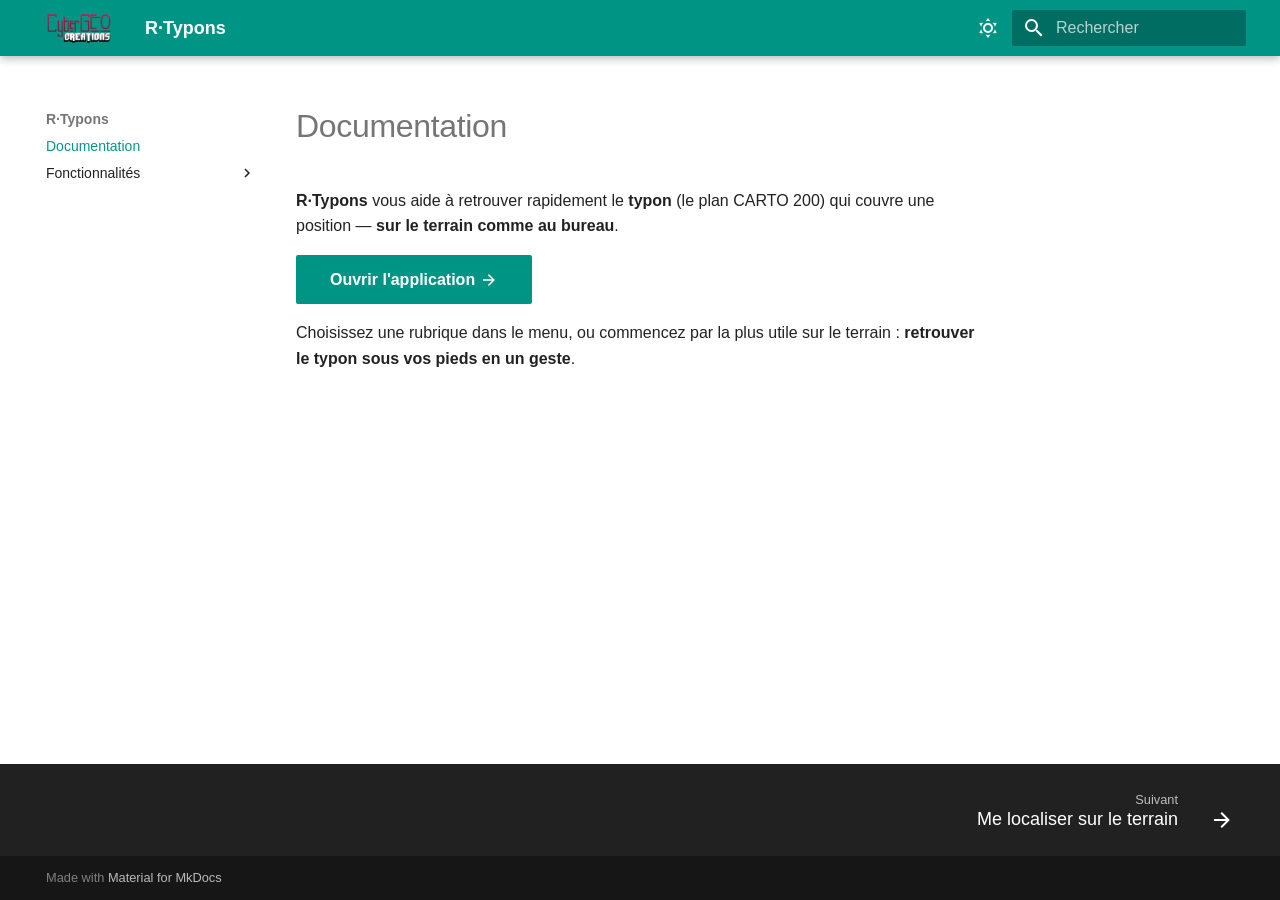
==== r-typons/index.html @ 46328034 "documentation rtypons" ====
<!doctype html>
<html lang="fr" class="no-js">
  <head>
    
      <meta charset="utf-8">
      <meta name="viewport" content="width=device-width,initial-scale=1">
      
        <meta name="description" content="Aide de R·Typons — décoder un plan CARTO 200 V3 et retrouver le typon couvrant une position, sur le terrain comme au bureau.">
      
      
        <meta name="author" content="Cybergéomètre">
      
      
        <link rel="canonical" href="https://cybergeometre.com/r-typons/">
      
      
      
        <link rel="next" href="features/geolocation/">
      
      
        
      
      
      <link rel="icon" href="assets/favicon.ico">
      <meta name="generator" content="mkdocs-1.6.1, mkdocs-material-9.7.6">
    
    
      
        <title>R·Typons</title>
      
    
    
      <link rel="stylesheet" href="assets/stylesheets/main.484c7ddc.min.css">
      
        
        <link rel="stylesheet" href="assets/stylesheets/palette.ab4e12ef.min.css">
      
      


    
    
      
    
    
      
    
    
      <link rel="stylesheet" href="stylesheets/extra.css">
    
    <script>__md_scope=new URL(".",location),__md_hash=e=>[...e].reduce(((e,_)=>(e<<5)-e+_.charCodeAt(0)),0),__md_get=(e,_=localStorage,t=__md_scope)=>JSON.parse(_.getItem(t.pathname+"."+e)),__md_set=(e,_,t=localStorage,a=__md_scope)=>{try{t.setItem(a.pathname+"."+e,JSON.stringify(_))}catch(e){}}</script>
    
      

    
    
  </head>
  
  
    
    
      
    
    
    
    
    <body dir="ltr" data-md-color-scheme="default" data-md-color-primary="teal" data-md-color-accent="teal">
  
    
    <input class="md-toggle" data-md-toggle="drawer" type="checkbox" id="__drawer" autocomplete="off">
    <input class="md-toggle" data-md-toggle="search" type="checkbox" id="__search" autocomplete="off">
    <label class="md-overlay" for="__drawer"></label>
    <div data-md-component="skip">
      
        
        <a href="#documentation" class="md-skip">
          Aller au contenu
        </a>
      
    </div>
    <div data-md-component="announce">
      
    </div>
    
    
      

  

<header class="md-header md-header--shadow" data-md-component="header">
  <nav class="md-header__inner md-grid" aria-label="En-tête">
    <a href="https://cybergeometre.com/" title="R·Typons" class="md-header__button md-logo" aria-label="R·Typons" data-md-component="logo">
      
  <img src="assets/logo.png" alt="logo">

    </a>
    <label class="md-header__button md-icon" for="__drawer">
      
      <svg xmlns="http://www.w3.org/2000/svg" viewBox="0 0 24 24"><path d="M3 6h18v2H3zm0 5h18v2H3zm0 5h18v2H3z"/></svg>
    </label>
    <div class="md-header__title" data-md-component="header-title">
      <div class="md-header__ellipsis">
        <div class="md-header__topic">
          <span class="md-ellipsis">
            R·Typons
          </span>
        </div>
        <div class="md-header__topic" data-md-component="header-topic">
          <span class="md-ellipsis">
            
              Documentation
            
          </span>
        </div>
      </div>
    </div>
    
      
        <form class="md-header__option" data-md-component="palette">
  
    
    
    
    <input class="md-option" data-md-color-media="(prefers-color-scheme: light)" data-md-color-scheme="default" data-md-color-primary="teal" data-md-color-accent="teal"  aria-label="Passer en mode sombre"  type="radio" name="__palette" id="__palette_0">
    
      <label class="md-header__button md-icon" title="Passer en mode sombre" for="__palette_1" hidden>
        <svg xmlns="http://www.w3.org/2000/svg" viewBox="0 0 24 24"><path d="M12 7a5 5 0 0 1 5 5 5 5 0 0 1-5 5 5 5 0 0 1-5-5 5 5 0 0 1 5-5m0 2a3 3 0 0 0-3 3 3 3 0 0 0 3 3 3 3 0 0 0 3-3 3 3 0 0 0-3-3m0-7 2.39 3.42C13.65 5.15 12.84 5 12 5s-1.65.15-2.39.42zM3.34 7l4.16-.35A7.2 7.2 0 0 0 5.94 8.5c-.44.74-.69 1.5-.83 2.29zm.02 10 1.76-3.77a7.131 7.131 0 0 0 2.38 4.14zM20.65 7l-1.77 3.79a7.02 7.02 0 0 0-2.38-4.15zm-.01 10-4.14.36c.59-.51 1.12-1.14 1.54-1.86.42-.73.69-1.5.83-2.29zM12 22l-2.41-3.44c.74.27 1.55.44 2.41.44.82 0 1.63-.17 2.37-.44z"/></svg>
      </label>
    
  
    
    
    
    <input class="md-option" data-md-color-media="(prefers-color-scheme: dark)" data-md-color-scheme="slate" data-md-color-primary="teal" data-md-color-accent="teal"  aria-label="Passer en mode clair"  type="radio" name="__palette" id="__palette_1">
    
      <label class="md-header__button md-icon" title="Passer en mode clair" for="__palette_0" hidden>
        <svg xmlns="http://www.w3.org/2000/svg" viewBox="0 0 24 24"><path d="m17.75 4.09-2.53 1.94.91 3.06-2.63-1.81-2.63 1.81.91-3.06-2.53-1.94L12.44 4l1.06-3 1.06 3zm3.5 6.91-1.64 1.25.59 1.98-1.7-1.17-1.7 1.17.59-1.98L15.75 11l2.06-.05L18.5 9l.69 1.95zm-2.28 4.95c.83-.08 1.72 1.1 1.19 1.85-.32.45-.66.87-1.08 1.27C15.17 23 8.84 23 4.94 19.07c-3.91-3.9-3.91-10.24 0-14.14.4-.4.82-.76 1.27-1.08.75-.53 1.93.36 1.85 1.19-.27 2.86.69 5.83 2.89 8.02a9.96 9.96 0 0 0 8.02 2.89m-1.64 2.02a12.08 12.08 0 0 1-7.8-3.47c-2.17-2.19-3.33-5-3.49-7.82-2.81 3.14-2.7 7.96.31 10.98 3.02 3.01 7.84 3.12 10.98.31"/></svg>
      </label>
    
  
</form>
      
    
    
      <script>var palette=__md_get("__palette");if(palette&&palette.color){if("(prefers-color-scheme)"===palette.color.media){var media=matchMedia("(prefers-color-scheme: light)"),input=document.querySelector(media.matches?"[data-md-color-media='(prefers-color-scheme: light)']":"[data-md-color-media='(prefers-color-scheme: dark)']");palette.color.media=input.getAttribute("data-md-color-media"),palette.color.scheme=input.getAttribute("data-md-color-scheme"),palette.color.primary=input.getAttribute("data-md-color-primary"),palette.color.accent=input.getAttribute("data-md-color-accent")}for(var[key,value]of Object.entries(palette.color))document.body.setAttribute("data-md-color-"+key,value)}</script>
    
    
    
      
      
        <label class="md-header__button md-icon" for="__search">
          
          <svg xmlns="http://www.w3.org/2000/svg" viewBox="0 0 24 24"><path d="M9.5 3A6.5 6.5 0 0 1 16 9.5c0 1.61-.59 3.09-1.56 4.23l.27.27h.79l5 5-1.5 1.5-5-5v-.79l-.27-.27A6.52 6.52 0 0 1 9.5 16 6.5 6.5 0 0 1 3 9.5 6.5 6.5 0 0 1 9.5 3m0 2C7 5 5 7 5 9.5S7 14 9.5 14 14 12 14 9.5 12 5 9.5 5"/></svg>
        </label>
        <div class="md-search" data-md-component="search" role="dialog">
  <label class="md-search__overlay" for="__search"></label>
  <div class="md-search__inner" role="search">
    <form class="md-search__form" name="search">
      <input type="text" class="md-search__input" name="query" aria-label="Rechercher" placeholder="Rechercher" autocapitalize="off" autocorrect="off" autocomplete="off" spellcheck="false" data-md-component="search-query" required>
      <label class="md-search__icon md-icon" for="__search">
        
        <svg xmlns="http://www.w3.org/2000/svg" viewBox="0 0 24 24"><path d="M9.5 3A6.5 6.5 0 0 1 16 9.5c0 1.61-.59 3.09-1.56 4.23l.27.27h.79l5 5-1.5 1.5-5-5v-.79l-.27-.27A6.52 6.52 0 0 1 9.5 16 6.5 6.5 0 0 1 3 9.5 6.5 6.5 0 0 1 9.5 3m0 2C7 5 5 7 5 9.5S7 14 9.5 14 14 12 14 9.5 12 5 9.5 5"/></svg>
        
        <svg xmlns="http://www.w3.org/2000/svg" viewBox="0 0 24 24"><path d="M20 11v2H8l5.5 5.5-1.42 1.42L4.16 12l7.92-7.92L13.5 5.5 8 11z"/></svg>
      </label>
      <nav class="md-search__options" aria-label="Recherche">
        
        <button type="reset" class="md-search__icon md-icon" title="Effacer" aria-label="Effacer" tabindex="-1">
          
          <svg xmlns="http://www.w3.org/2000/svg" viewBox="0 0 24 24"><path d="M19 6.41 17.59 5 12 10.59 6.41 5 5 6.41 10.59 12 5 17.59 6.41 19 12 13.41 17.59 19 19 17.59 13.41 12z"/></svg>
        </button>
      </nav>
      
        <div class="md-search__suggest" data-md-component="search-suggest"></div>
      
    </form>
    <div class="md-search__output">
      <div class="md-search__scrollwrap" tabindex="0" data-md-scrollfix>
        <div class="md-search-result" data-md-component="search-result">
          <div class="md-search-result__meta">
            Initialisation de la recherche
          </div>
          <ol class="md-search-result__list" role="presentation"></ol>
        </div>
      </div>
    </div>
  </div>
</div>
      
    
    
  </nav>
  
</header>
    
    <div class="md-container" data-md-component="container">
      
      
        
          
        
      
      <main class="md-main" data-md-component="main">
        <div class="md-main__inner md-grid">
          
            
              
              <div class="md-sidebar md-sidebar--primary" data-md-component="sidebar" data-md-type="navigation" >
                <div class="md-sidebar__scrollwrap">
                  <div class="md-sidebar__inner">
                    



<nav class="md-nav md-nav--primary" aria-label="Navigation" data-md-level="0">
  <label class="md-nav__title" for="__drawer">
    <a href="https://cybergeometre.com/" title="R·Typons" class="md-nav__button md-logo" aria-label="R·Typons" data-md-component="logo">
      
  <img src="assets/logo.png" alt="logo">

    </a>
    R·Typons
  </label>
  
  <ul class="md-nav__list" data-md-scrollfix>
    
      
      
  
  
    
  
  
  
    <li class="md-nav__item md-nav__item--active">
      
      <input class="md-nav__toggle md-toggle" type="checkbox" id="__toc">
      
      
        
      
      
      <a href="." class="md-nav__link md-nav__link--active">
        
  
  
  <span class="md-ellipsis">
    
  
    Documentation
  

    
  </span>
  
  

      </a>
      
    </li>
  

    
      
      
  
  
  
  
    
    
    
    
    
    <li class="md-nav__item md-nav__item--nested">
      
        
        
        <input class="md-nav__toggle md-toggle " type="checkbox" id="__nav_2" >
        
          
          <label class="md-nav__link" for="__nav_2" id="__nav_2_label" tabindex="0">
            
  
  
  <span class="md-ellipsis">
    
  
    Fonctionnalités
  

    
  </span>
  
  

            <span class="md-nav__icon md-icon"></span>
          </label>
        
        <nav class="md-nav" data-md-level="1" aria-labelledby="__nav_2_label" aria-expanded="false">
          <label class="md-nav__title" for="__nav_2">
            <span class="md-nav__icon md-icon"></span>
            
  
    Fonctionnalités
  

          </label>
          <ul class="md-nav__list" data-md-scrollfix>
            
              
                
  
  
  
  
    <li class="md-nav__item">
      <a href="features/geolocation/" class="md-nav__link">
        
  
  
  <span class="md-ellipsis">
    
  
    Me localiser sur le terrain
  

    
  </span>
  
  

      </a>
    </li>
  

              
            
              
                
  
  
  
  
    <li class="md-nav__item">
      <a href="features/typon/" class="md-nav__link">
        
  
  
  <span class="md-ellipsis">
    
  
    Décoder un numéro de plan
  

    
  </span>
  
  

      </a>
    </li>
  

              
            
              
                
  
  
  
  
    <li class="md-nav__item">
      <a href="features/address/" class="md-nav__link">
        
  
  
  <span class="md-ellipsis">
    
  
    Rechercher une adresse
  

    
  </span>
  
  

      </a>
    </li>
  

              
            
              
                
  
  
  
  
    <li class="md-nav__item">
      <a href="features/console/" class="md-nav__link">
        
  
  
  <span class="md-ellipsis">
    
  
    La console
  

    
  </span>
  
  

      </a>
    </li>
  

              
            
              
                
  
  
  
  
    <li class="md-nav__item">
      <a href="features/map/" class="md-nav__link">
        
  
  
  <span class="md-ellipsis">
    
  
    La carte et les fonds
  

    
  </span>
  
  

      </a>
    </li>
  

              
            
              
                
  
  
  
  
    <li class="md-nav__item">
      <a href="features/settings/" class="md-nav__link">
        
  
  
  <span class="md-ellipsis">
    
  
    Les réglages
  

    
  </span>
  
  

      </a>
    </li>
  

              
            
              
                
  
  
  
  
    <li class="md-nav__item">
      <a href="features/theme/" class="md-nav__link">
        
  
  
  <span class="md-ellipsis">
    
  
    Jour, nuit, plein soleil
  

    
  </span>
  
  

      </a>
    </li>
  

              
            
              
                
  
  
  
  
    <li class="md-nav__item">
      <a href="features/navigation/" class="md-nav__link">
        
  
  
  <span class="md-ellipsis">
    
  
    Lancer un itinéraire
  

    
  </span>
  
  

      </a>
    </li>
  

              
            
              
                
  
  
  
  
    <li class="md-nav__item">
      <a href="features/company-typons/" class="md-nav__link">
        
  
  
  <span class="md-ellipsis">
    
  
    La liste de typons de l'entreprise
  

    
  </span>
  
  

      </a>
    </li>
  

              
            
              
                
  
  
  
  
    <li class="md-nav__item">
      <a href="features/account/" class="md-nav__link">
        
  
  
  <span class="md-ellipsis">
    
  
    Compte entreprise
  

    
  </span>
  
  

      </a>
    </li>
  

              
            
              
                
  
  
  
  
    <li class="md-nav__item">
      <a href="features/admin/" class="md-nav__link">
        
  
  
  <span class="md-ellipsis">
    
  
    Administration
  

    
  </span>
  
  

      </a>
    </li>
  

              
            
              
                
  
  
  
  
    <li class="md-nav__item">
      <a href="features/consent/" class="md-nav__link">
        
  
  
  <span class="md-ellipsis">
    
  
    Cookies et mesure d'audience
  

    
  </span>
  
  

      </a>
    </li>
  

              
            
          </ul>
        </nav>
      
    </li>
  

    
  </ul>
</nav>
                  </div>
                </div>
              </div>
            
            
              
              <div class="md-sidebar md-sidebar--secondary" data-md-component="sidebar" data-md-type="toc" >
                <div class="md-sidebar__scrollwrap">
                  <div class="md-sidebar__inner">
                    

<nav class="md-nav md-nav--secondary" aria-label="Table des matières">
  
  
  
    
  
  
</nav>
                  </div>
                </div>
              </div>
            
          
          
            <div class="md-content" data-md-component="content">
              
              <article class="md-content__inner md-typeset">
                
                  



<h1 id="documentation">Documentation<a class="headerlink" href="#documentation" title="Permanent link">&para;</a></h1>
<p><strong>R·Typons</strong> vous aide à retrouver rapidement le <strong>typon</strong> (le plan CARTO 200)
qui couvre une position — <strong>sur le terrain comme au bureau</strong>.</p>
<p><a class="md-button md-button--primary" href="https://r-typons.cybergeometre.com/">Ouvrir l'application <span class="twemoji"><svg xmlns="http://www.w3.org/2000/svg" viewBox="0 0 24 24"><path d="M4 11v2h12l-5.5 5.5 1.42 1.42L19.84 12l-7.92-7.92L10.5 5.5 16 11z"/></svg></span></a></p>
<p>Choisissez une rubrique dans le menu, ou commencez par la plus utile sur le
terrain : <strong>retrouver le typon sous vos pieds en un geste</strong>.</p>












                
              </article>
            </div>
          
          
<script>var target=document.getElementById(location.hash.slice(1));target&&target.name&&(target.checked=target.name.startsWith("__tabbed_"))</script>
        </div>
        
          <button type="button" class="md-top md-icon" data-md-component="top" hidden>
  
  <svg xmlns="http://www.w3.org/2000/svg" viewBox="0 0 24 24"><path d="M13 20h-2V8l-5.5 5.5-1.42-1.42L12 4.16l7.92 7.92-1.42 1.42L13 8z"/></svg>
  Retour en haut de la page
</button>
        
      </main>
      
        <footer class="md-footer">
  
    
      
      <nav class="md-footer__inner md-grid" aria-label="Pied de page" >
        
        
          
          <a href="features/geolocation/" class="md-footer__link md-footer__link--next" aria-label="Suivant: Me localiser sur le terrain">
            <div class="md-footer__title">
              <span class="md-footer__direction">
                Suivant
              </span>
              <div class="md-ellipsis">
                Me localiser sur le terrain
              </div>
            </div>
            <div class="md-footer__button md-icon">
              
              <svg xmlns="http://www.w3.org/2000/svg" viewBox="0 0 24 24"><path d="M4 11v2h12l-5.5 5.5 1.42 1.42L19.84 12l-7.92-7.92L10.5 5.5 16 11z"/></svg>
            </div>
          </a>
        
      </nav>
    
  
  <div class="md-footer-meta md-typeset">
    <div class="md-footer-meta__inner md-grid">
      <div class="md-copyright">
  
  
    Made with
    <a href="https://squidfunk.github.io/mkdocs-material/" target="_blank" rel="noopener">
      Material for MkDocs
    </a>
  
</div>
      
    </div>
  </div>
</footer>
      
    </div>
    <div class="md-dialog" data-md-component="dialog">
      <div class="md-dialog__inner md-typeset"></div>
    </div>
    
    
    
      
      
      <script id="__config" type="application/json">{"annotate": null, "base": ".", "features": ["navigation.instant", "navigation.top", "navigation.footer", "search.suggest", "search.highlight", "toc.follow"], "search": "assets/javascripts/workers/search.2c215733.min.js", "tags": null, "translations": {"clipboard.copied": "Copi\u00e9 dans le presse-papier", "clipboard.copy": "Copier dans le presse-papier", "search.result.more.one": "1 de plus sur cette page", "search.result.more.other": "# de plus sur cette page", "search.result.none": "Aucun document trouv\u00e9", "search.result.one": "1 document trouv\u00e9", "search.result.other": "# documents trouv\u00e9s", "search.result.placeholder": "Taper pour d\u00e9marrer la recherche", "search.result.term.missing": "Non trouv\u00e9", "select.version": "S\u00e9lectionner la version"}, "version": null}</script>
    
    
      <script src="assets/javascripts/bundle.79ae519e.min.js"></script>
      
    
  </body>
</html>
---- r-typons/assets/stylesheets/main.484c7ddc.min.css ----
@charset "UTF-8";html{-webkit-text-size-adjust:none;-moz-text-size-adjust:none;text-size-adjust:none;box-sizing:border-box}*,:after,:before{box-sizing:inherit}@media (prefers-reduced-motion){*,:after,:before{transition:none!important}}body{margin:0}a,button,input,label{-webkit-tap-highlight-color:transparent}a{color:inherit;text-decoration:none}hr{border:0;box-sizing:initial;display:block;height:.05rem;overflow:visible;padding:0}small{font-size:80%}sub,sup{line-height:1em}img{border-style:none}table{border-collapse:initial;border-spacing:0}td,th{font-weight:400;vertical-align:top}button{background:#0000;border:0;font-family:inherit;font-size:inherit;margin:0;padding:0}input{border:0;outline:none}:root{--md-primary-fg-color:#4051b5;--md-primary-fg-color--light:#5d6cc0;--md-primary-fg-color--dark:#303fa1;--md-primary-bg-color:#fff;--md-primary-bg-color--light:#ffffffb3;--md-accent-fg-color:#526cfe;--md-accent-fg-color--transparent:#526cfe1a;--md-accent-bg-color:#fff;--md-accent-bg-color--light:#ffffffb3}[data-md-color-scheme=default]{color-scheme:light}[data-md-color-scheme=default] img[src$="#gh-dark-mode-only"],[data-md-color-scheme=default] img[src$="#only-dark"]{display:none}:root,[data-md-color-scheme=default]{--md-hue:225deg;--md-default-fg-color:#000000de;--md-default-fg-color--light:#0000008a;--md-default-fg-color--lighter:#00000052;--md-default-fg-color--lightest:#00000012;--md-default-bg-color:#fff;--md-default-bg-color--light:#ffffffb3;--md-default-bg-color--lighter:#ffffff4d;--md-default-bg-color--lightest:#ffffff1f;--md-code-fg-color:#36464e;--md-code-bg-color:#f5f5f5;--md-code-bg-color--light:#f5f5f5b3;--md-code-bg-color--lighter:#f5f5f54d;--md-code-hl-color:#4287ff;--md-code-hl-color--light:#4287ff1a;--md-code-hl-number-color:#d52a2a;--md-code-hl-special-color:#db1457;--md-code-hl-function-color:#a846b9;--md-code-hl-constant-color:#6e59d9;--md-code-hl-keyword-color:#3f6ec6;--md-code-hl-string-color:#1c7d4d;--md-code-hl-name-color:var(--md-code-fg-color);--md-code-hl-operator-color:var(--md-default-fg-color--light);--md-code-hl-punctuation-color:var(--md-default-fg-color--light);--md-code-hl-comment-color:var(--md-default-fg-color--light);--md-code-hl-generic-color:var(--md-default-fg-color--light);--md-code-hl-variable-color:var(--md-default-fg-color--light);--md-typeset-color:var(--md-default-fg-color);--md-typeset-a-color:var(--md-primary-fg-color);--md-typeset-del-color:#f5503d26;--md-typeset-ins-color:#0bd57026;--md-typeset-kbd-color:#fafafa;--md-typeset-kbd-accent-color:#fff;--md-typeset-kbd-border-color:#b8b8b8;--md-typeset-mark-color:#ffff0080;--md-typeset-table-color:#0000001f;--md-typeset-table-color--light:rgba(0,0,0,.035);--md-admonition-fg-color:var(--md-default-fg-color);--md-admonition-bg-color:var(--md-default-bg-color);--md-warning-fg-color:#000000de;--md-warning-bg-color:#ff9;--md-footer-fg-color:#fff;--md-footer-fg-color--light:#ffffffb3;--md-footer-fg-color--lighter:#ffffff73;--md-footer-bg-color:#000000de;--md-footer-bg-color--dark:#00000052;--md-shadow-z1:0 0.2rem 0.5rem #0000000d,0 0 0.05rem #0000001a;--md-shadow-z2:0 0.2rem 0.5rem #0000001a,0 0 0.05rem #00000040;--md-shadow-z3:0 0.2rem 0.5rem #0003,0 0 0.05rem #00000059}.md-icon svg{fill:currentcolor;display:block;height:1.2rem;width:1.2rem}body{-webkit-font-smoothing:antialiased;-moz-osx-font-smoothing:grayscale;--md-text-font-family:var(--md-text-font,_),-apple-system,BlinkMacSystemFont,Helvetica,Arial,sans-serif;--md-code-font-family:var(--md-code-font,_),SFMono-Regular,Consolas,Menlo,monospace}aside,body,input{font-feature-settings:"kern","liga";color:var(--md-typeset-color);font-family:var(--md-text-font-family)}code,kbd,pre{font-feature-settings:"kern";font-family:var(--md-code-font-family)}:root{--md-typeset-table-sort-icon:url('data:image/svg+xml;charset=utf-8,<svg xmlns="http://www.w3.org/2000/svg" viewBox="0 0 24 24"><path d="m18 21-4-4h3V7h-3l4-4 4 4h-3v10h3M2 19v-2h10v2M2 13v-2h7v2M2 7V5h4v2z"/></svg>');--md-typeset-table-sort-icon--asc:url('data:image/svg+xml;charset=utf-8,<svg xmlns="http://www.w3.org/2000/svg" viewBox="0 0 24 24"><path d="M19 17h3l-4 4-4-4h3V3h2M2 17h10v2H2M6 5v2H2V5m0 6h7v2H2z"/></svg>');--md-typeset-table-sort-icon--desc:url('data:image/svg+xml;charset=utf-8,<svg xmlns="http://www.w3.org/2000/svg" viewBox="0 0 24 24"><path d="M19 7h3l-4-4-4 4h3v14h2M2 17h10v2H2M6 5v2H2V5m0 6h7v2H2z"/></svg>')}.md-typeset{-webkit-print-color-adjust:exact;color-adjust:exact;font-size:.8rem;line-height:1.6;overflow-wrap:break-word}@media print{.md-typeset{font-size:.68rem}}.md-typeset blockquote,.md-typeset dl,.md-typeset figure,.md-typeset ol,.md-typeset pre,.md-typeset ul{margin-bottom:1em;margin-top:1em}.md-typeset h1{color:var(--md-default-fg-color--light);font-size:2em;line-height:1.3;margin:0 0 1.25em}.md-typeset h1,.md-typeset h2{font-weight:300;letter-spacing:-.01em}.md-typeset h2{font-size:1.5625em;line-height:1.4;margin:1.6em 0 .64em}.md-typeset h3{font-size:1.25em;font-weight:400;letter-spacing:-.01em;line-height:1.5;margin:1.6em 0 .8em}.md-typeset h2+h3{margin-top:.8em}.md-typeset h4{font-weight:700;letter-spacing:-.01em;margin:1em 0}.md-typeset h5,.md-typeset h6{color:var(--md-default-fg-color--light);font-size:.8em;font-weight:700;letter-spacing:-.01em;margin:1.25em 0}.md-typeset h5{text-transform:uppercase}.md-typeset h5 code{text-transform:none}.md-typeset hr{border-bottom:.05rem solid var(--md-default-fg-color--lightest);display:flow-root;margin:1.5em 0}.md-typeset a{color:var(--md-typeset-a-color);word-break:break-word}.md-typeset a,.md-typeset a:before{transition:color 125ms}.md-typeset a:focus,.md-typeset a:hover{color:var(--md-accent-fg-color)}.md-typeset a:focus code,.md-typeset a:hover code{background-color:var(--md-accent-fg-color--transparent);color:var(--md-accent-fg-color)}.md-typeset a code{color:var(--md-typeset-a-color)}.md-typeset a.focus-visible{outline-color:var(--md-accent-fg-color);outline-offset:.2rem}.md-typeset code,.md-typeset kbd,.md-typeset pre{color:var(--md-code-fg-color);direction:ltr;font-variant-ligatures:none;transition:background-color 125ms}@media print{.md-typeset code,.md-typeset kbd,.md-typeset pre{white-space:pre-wrap}}.md-typeset code{background-color:var(--md-code-bg-color);border-radius:.1rem;-webkit-box-decoration-break:clone;box-decoration-break:clone;font-size:.85em;padding:0 .2941176471em;transition:color 125ms,background-color 125ms;word-break:break-word}.md-typeset code:not(.focus-visible){-webkit-tap-highlight-color:transparent;outline:none}.md-typeset pre{display:flow-root;line-height:1.4;position:relative}.md-typeset pre>code{-webkit-box-decoration-break:slice;box-decoration-break:slice;box-shadow:none;display:block;margin:0;outline-color:var(--md-accent-fg-color);overflow:auto;padding:.7720588235em 1.1764705882em;scrollbar-color:var(--md-default-fg-color--lighter) #0000;scrollbar-width:thin;touch-action:auto;word-break:normal}.md-typeset pre>code:hover{scrollbar-color:var(--md-accent-fg-color) #0000}.md-typeset pre>code::-webkit-scrollbar{height:.2rem;width:.2rem}.md-typeset pre>code::-webkit-scrollbar-thumb{background-color:var(--md-default-fg-color--lighter)}.md-typeset pre>code::-webkit-scrollbar-thumb:hover{background-color:var(--md-accent-fg-color)}.md-typeset kbd{background-color:var(--md-typeset-kbd-color);border-radius:.1rem;box-shadow:0 .1rem 0 .05rem var(--md-typeset-kbd-border-color),0 .1rem 0 var(--md-typeset-kbd-border-color),0 -.1rem .2rem var(--md-typeset-kbd-accent-color) inset;color:var(--md-default-fg-color);display:inline-block;font-size:.75em;padding:0 .6666666667em;vertical-align:text-top;word-break:break-word}.md-typeset mark{background-color:var(--md-typeset-mark-color);-webkit-box-decoration-break:clone;box-decoration-break:clone;color:inherit;word-break:break-word}.md-typeset abbr{cursor:help;text-decoration:none}.md-typeset [data-preview],.md-typeset abbr{border-bottom:.05rem dotted var(--md-default-fg-color--light)}.md-typeset small{opacity:.75}[dir=ltr] .md-typeset sub,[dir=ltr] .md-typeset sup{margin-left:.078125em}[dir=rtl] .md-typeset sub,[dir=rtl] .md-typeset sup{margin-right:.078125em}[dir=ltr] .md-typeset blockquote{padding-left:.6rem}[dir=rtl] .md-typeset blockquote{padding-right:.6rem}[dir=ltr] .md-typeset blockquote{border-left:.2rem solid var(--md-default-fg-color--lighter)}[dir=rtl] .md-typeset blockquote{border-right:.2rem solid var(--md-default-fg-color--lighter)}.md-typeset blockquote{color:var(--md-default-fg-color--light);margin-left:0;margin-right:0}.md-typeset ul{list-style-type:disc}.md-typeset ul[type]{list-style-type:revert-layer}[dir=ltr] .md-typeset ol,[dir=ltr] .md-typeset ul{margin-left:.625em}[dir=rtl] .md-typeset ol,[dir=rtl] .md-typeset ul{margin-right:.625em}.md-typeset ol,.md-typeset ul{padding:0}.md-typeset ol:not([hidden]),.md-typeset ul:not([hidden]){display:flow-root}.md-typeset ol ol,.md-typeset ul ol{list-style-type:lower-alpha}.md-typeset ol ol ol,.md-typeset ul ol ol{list-style-type:lower-roman}.md-typeset ol ol ol ol,.md-typeset ul ol ol ol{list-style-type:upper-alpha}.md-typeset ol ol ol ol ol,.md-typeset ul ol ol ol ol{list-style-type:upper-roman}.md-typeset ol[type],.md-typeset ul[type]{list-style-type:revert-layer}[dir=ltr] .md-typeset ol li,[dir=ltr] .md-typeset ul li{margin-left:1.25em}[dir=rtl] .md-typeset ol li,[dir=rtl] .md-typeset ul li{margin-right:1.25em}.md-typeset ol li,.md-typeset ul li{margin-bottom:.5em}.md-typeset ol li blockquote,.md-typeset ol li p,.md-typeset ul li blockquote,.md-typeset ul li p{margin:.5em 0}.md-typeset ol li:last-child,.md-typeset ul li:last-child{margin-bottom:0}[dir=ltr] .md-typeset ol li ol,[dir=ltr] .md-typeset ol li ul,[dir=ltr] .md-typeset ul li ol,[dir=ltr] .md-typeset ul li ul{margin-left:.625em}[dir=rtl] .md-typeset ol li ol,[dir=rtl] .md-typeset ol li ul,[dir=rtl] .md-typeset ul li ol,[dir=rtl] .md-typeset ul li ul{margin-right:.625em}.md-typeset ol li ol,.md-typeset ol li ul,.md-typeset ul li ol,.md-typeset ul li ul{margin-bottom:.5em;margin-top:.5em}[dir=ltr] .md-typeset dd{margin-left:1.875em}[dir=rtl] .md-typeset dd{margin-right:1.875em}.md-typeset dd{margin-bottom:1.5em;margin-top:1em}.md-typeset img,.md-typeset svg,.md-typeset video{height:auto;max-width:100%}.md-typeset img[align=left]{margin:1em 1em 1em 0}.md-typeset img[align=right]{margin:1em 0 1em 1em}.md-typeset img[align]:only-child{margin-top:0}.md-typeset figure{display:flow-root;margin:1em auto;max-width:100%;text-align:center;width:fit-content}.md-typeset figure img{display:block;margin:0 auto}.md-typeset figcaption{font-style:italic;margin:1em auto;max-width:24rem}.md-typeset iframe{max-width:100%}.md-typeset table:not([class]){background-color:var(--md-default-bg-color);border:.05rem solid var(--md-typeset-table-color);border-radius:.1rem;display:inline-block;font-size:.64rem;max-width:100%;overflow:auto;touch-action:auto}@media print{.md-typeset table:not([class]){display:table}}.md-typeset table:not([class])+*{margin-top:1.5em}.md-typeset table:not([class]) td>:first-child,.md-typeset table:not([class]) th>:first-child{margin-top:0}.md-typeset table:not([class]) td>:last-child,.md-typeset table:not([class]) th>:last-child{margin-bottom:0}.md-typeset table:not([class]) td:not([align]),.md-typeset table:not([class]) th:not([align]){text-align:left}[dir=rtl] .md-typeset table:not([class]) td:not([align]),[dir=rtl] .md-typeset table:not([class]) th:not([align]){text-align:right}.md-typeset table:not([class]) th{font-weight:700;min-width:5rem;padding:.9375em 1.25em;vertical-align:top}.md-typeset table:not([class]) td{border-top:.05rem solid var(--md-typeset-table-color);padding:.9375em 1.25em;vertical-align:top}.md-typeset table:not([class]) tbody tr{transition:background-color 125ms}.md-typeset table:not([class]) tbody tr:hover{background-color:var(--md-typeset-table-color--light);box-shadow:0 .05rem 0 var(--md-default-bg-color) inset}.md-typeset table:not([class]) a{word-break:normal}.md-typeset table th[role=columnheader]{cursor:pointer}[dir=ltr] .md-typeset table th[role=columnheader]:after{margin-left:.5em}[dir=rtl] .md-typeset table th[role=columnheader]:after{margin-right:.5em}.md-typeset table th[role=columnheader]:after{content:"";display:inline-block;height:1.2em;-webkit-mask-image:var(--md-typeset-table-sort-icon);mask-image:var(--md-typeset-table-sort-icon);-webkit-mask-repeat:no-repeat;mask-repeat:no-repeat;-webkit-mask-size:contain;mask-size:contain;transition:background-color 125ms;vertical-align:text-bottom;width:1.2em}.md-typeset table th[role=columnheader]:hover:after{background-color:var(--md-default-fg-color--lighter)}.md-typeset table th[role=columnheader][aria-sort=ascending]:after{background-color:var(--md-default-fg-color--light);-webkit-mask-image:var(--md-typeset-table-sort-icon--asc);mask-image:var(--md-typeset-table-sort-icon--asc)}.md-typeset table th[role=columnheader][aria-sort=descending]:after{background-color:var(--md-default-fg-color--light);-webkit-mask-image:var(--md-typeset-table-sort-icon--desc);mask-image:var(--md-typeset-table-sort-icon--desc)}.md-typeset__scrollwrap{margin:1em -.8rem;overflow-x:auto;touch-action:auto}.md-typeset__table{display:inline-block;margin-bottom:.5em;padding:0 .8rem}@media print{.md-typeset__table{display:block}}html .md-typeset__table table{display:table;margin:0;overflow:hidden;width:100%}@media screen and (max-width:44.984375em){.md-content__inner>pre{margin:1em -.8rem}.md-content__inner>pre code{border-radius:0}}.md-typeset .md-author{border-radius:100%;display:block;flex-shrink:0;height:1.6rem;overflow:hidden;position:relative;transition:color 125ms,transform 125ms;width:1.6rem}.md-typeset .md-author img{display:block}.md-typeset .md-author--more{background:var(--md-default-fg-color--lightest);color:var(--md-default-fg-color--lighter);font-size:.6rem;font-weight:700;line-height:1.6rem;text-align:center}.md-typeset .md-author--long{height:2.4rem;width:2.4rem}.md-typeset a.md-author{transform:scale(1)}.md-typeset a.md-author img{border-radius:100%;filter:grayscale(100%) opacity(75%);transition:filter 125ms}.md-typeset a.md-author:focus,.md-typeset a.md-author:hover{transform:scale(1.1);z-index:1}.md-typeset a.md-author:focus img,.md-typeset a.md-author:hover img{filter:grayscale(0)}.md-banner{background-color:var(--md-footer-bg-color);color:var(--md-footer-fg-color);overflow:auto}@media print{.md-banner{display:none}}.md-banner--warning{background-color:var(--md-warning-bg-color);color:var(--md-warning-fg-color)}.md-banner__inner{font-size:.7rem;margin:.6rem auto;padding:0 .8rem}[dir=ltr] .md-banner__button{float:right}[dir=rtl] .md-banner__button{float:left}.md-banner__button{color:inherit;cursor:pointer;transition:opacity .25s}.no-js .md-banner__button{display:none}.md-banner__button:hover{opacity:.7}html{font-size:125%;height:100%;overflow-x:hidden}@media screen and (min-width:100em){html{font-size:137.5%}}@media screen and (min-width:125em){html{font-size:150%}}body{background-color:var(--md-default-bg-color);display:flex;flex-direction:column;font-size:.5rem;min-height:100%;position:relative;width:100%}@media print{body{display:block}}@media screen and (max-width:59.984375em){body[data-md-scrolllock]{position:fixed}}.md-grid{margin-left:auto;margin-right:auto;max-width:61rem}.md-container{display:flex;flex-direction:column;flex-grow:1}@media print{.md-container{display:block}}.md-main{flex-grow:1}.md-main__inner{display:flex;height:100%;margin-top:1.5rem}.md-ellipsis{overflow:hidden;text-overflow:ellipsis}.md-toggle{display:none}.md-option{height:0;opacity:0;position:absolute;width:0}.md-option:checked+label:not([hidden]){display:block}.md-option.focus-visible+label{outline-color:var(--md-accent-fg-color);outline-style:auto}.md-skip{background-color:var(--md-default-fg-color);border-radius:.1rem;color:var(--md-default-bg-color);font-size:.64rem;margin:.5rem;opacity:0;outline-color:var(--md-accent-fg-color);padding:.3rem .5rem;position:fixed;transform:translateY(.4rem);z-index:-1}.md-skip:focus{opacity:1;transform:translateY(0);transition:transform .25s cubic-bezier(.4,0,.2,1),opacity 175ms 75ms;z-index:10}@page{margin:25mm}:root{--md-clipboard-icon:url('data:image/svg+xml;charset=utf-8,<svg xmlns="http://www.w3.org/2000/svg" viewBox="0 0 24 24"><path d="M19 21H8V7h11m0-2H8a2 2 0 0 0-2 2v14a2 2 0 0 0 2 2h11a2 2 0 0 0 2-2V7a2 2 0 0 0-2-2m-3-4H4a2 2 0 0 0-2 2v14h2V3h12z"/></svg>')}.md-clipboard{border-radius:.1rem;color:var(--md-default-fg-color--lightest);cursor:pointer;height:1.5em;outline-color:var(--md-accent-fg-color);outline-offset:.1rem;transition:color .25s;width:1.5em;z-index:1}@media print{.md-clipboard{display:none}}.md-clipboard:not(.focus-visible){-webkit-tap-highlight-color:transparent;outline:none}:hover>.md-clipboard{color:var(--md-default-fg-color--light)}.md-clipboard:focus,.md-clipboard:hover{color:var(--md-accent-fg-color)}.md-clipboard:after{background-color:currentcolor;content:"";display:block;height:1.125em;margin:0 auto;-webkit-mask-image:var(--md-clipboard-icon);mask-image:var(--md-clipboard-icon);-webkit-mask-position:center;mask-position:center;-webkit-mask-repeat:no-repeat;mask-repeat:no-repeat;-webkit-mask-size:contain;mask-size:contain;width:1.125em}.md-clipboard--inline{cursor:pointer}.md-clipboard--inline code{transition:color .25s,background-color .25s}.md-clipboard--inline:focus code,.md-clipboard--inline:hover code{background-color:var(--md-accent-fg-color--transparent);color:var(--md-accent-fg-color)}:root{--md-code-select-icon:url('data:image/svg+xml;charset=utf-8,<svg xmlns="http://www.w3.org/2000/svg" viewBox="0 0 24 24"><path d="M19 19h-4v2h4c1.1 0 2-.9 2-2v-4h-2m0-12h-4v2h4v4h2V5c0-1.1-.9-2-2-2M5 5h4V3H5c-1.1 0-2 .9-2 2v4h2m0 6H3v4c0 1.1.9 2 2 2h4v-2H5zm2-4h2v2H7zm4 0h2v2h-2zm4 0h2v2h-2zM7 7h2v2H7zm4 0h2v2h-2zm4 0h2v2h-2zm-8 8h2v2H7zm4 0h2v2h-2zm4 0h2v2h-2z"/></svg>');--md-code-copy-icon:url('data:image/svg+xml;charset=utf-8,<svg xmlns="http://www.w3.org/2000/svg" viewBox="0 0 24 24"><path d="M19 21H8V7h11m0-2H8a2 2 0 0 0-2 2v14a2 2 0 0 0 2 2h11a2 2 0 0 0 2-2V7a2 2 0 0 0-2-2m-3-4H4a2 2 0 0 0-2 2v14h2V3h12z"/></svg>')}.md-typeset .md-code__content{display:grid}.md-code__nav{background-color:var(--md-code-bg-color--lighter);border-radius:.1rem;display:flex;gap:.2rem;padding:.2rem;position:absolute;right:.25em;top:.25em;transition:background-color .25s;z-index:1}:hover>.md-code__nav{background-color:var(--md-code-bg-color--light)}.md-code__button{color:var(--md-default-fg-color--lightest);cursor:pointer;display:block;height:1.5em;outline-color:var(--md-accent-fg-color);outline-offset:.1rem;transition:color .25s;width:1.5em}:hover>*>.md-code__button{color:var(--md-default-fg-color--light)}.md-code__button.focus-visible,.md-code__button:hover{color:var(--md-accent-fg-color)}.md-code__button--active{color:var(--md-default-fg-color)!important}.md-code__button:after{background-color:currentcolor;content:"";display:block;height:1.125em;margin:0 auto;-webkit-mask-position:center;mask-position:center;-webkit-mask-repeat:no-repeat;mask-repeat:no-repeat;-webkit-mask-size:contain;mask-size:contain;width:1.125em}.md-code__button[data-md-type=select]:after{-webkit-mask-image:var(--md-code-select-icon);mask-image:var(--md-code-select-icon)}.md-code__button[data-md-type=copy]:after{-webkit-mask-image:var(--md-code-copy-icon);mask-image:var(--md-code-copy-icon)}@keyframes consent{0%{opacity:0;transform:translateY(100%)}to{opacity:1;transform:translateY(0)}}@keyframes overlay{0%{opacity:0}to{opacity:1}}.md-consent__overlay{animation:overlay .25s both;-webkit-backdrop-filter:blur(.1rem);backdrop-filter:blur(.1rem);background-color:#0000008a;height:100%;opacity:1;position:fixed;top:0;width:100%;z-index:5}.md-consent__inner{animation:consent .5s cubic-bezier(.1,.7,.1,1) both;background-color:var(--md-default-bg-color);border:0;border-radius:.1rem;bottom:0;box-shadow:0 0 .2rem #0000001a,0 .2rem .4rem #0003;max-height:100%;overflow:auto;padding:0;position:fixed;width:100%;z-index:5}.md-consent__form{padding:.8rem}.md-consent__settings{display:none;margin:1em 0}input:checked+.md-consent__settings{display:block}.md-consent__controls{margin-bottom:.8rem}.md-typeset .md-consent__controls .md-button{display:inline}@media screen and (max-width:44.984375em){.md-typeset .md-consent__controls .md-button{display:block;margin-top:.4rem;text-align:center;width:100%}}.md-consent label{cursor:pointer}.md-content{flex-grow:1;min-width:0}.md-content__inner{margin:0 .8rem 1.2rem;padding-top:.6rem}@media screen and (min-width:76.25em){[dir=ltr] .md-sidebar--primary:not([hidden])~.md-content>.md-content__inner{margin-left:1.2rem}[dir=ltr] .md-sidebar--secondary:not([hidden])~.md-content>.md-content__inner,[dir=rtl] .md-sidebar--primary:not([hidden])~.md-content>.md-content__inner{margin-right:1.2rem}[dir=rtl] .md-sidebar--secondary:not([hidden])~.md-content>.md-content__inner{margin-left:1.2rem}}.md-content__inner:before{content:"";display:block;height:.4rem}.md-content__inner>:last-child{margin-bottom:0}[dir=ltr] .md-content__button{float:right}[dir=rtl] .md-content__button{float:left}[dir=ltr] .md-content__button{margin-left:.4rem}[dir=rtl] .md-content__button{margin-right:.4rem}.md-content__button{margin:.4rem 0;padding:0}@media print{.md-content__button{display:none}}.md-typeset .md-content__button{color:var(--md-default-fg-color--lighter)}.md-content__button svg{display:inline;vertical-align:top}[dir=rtl] .md-content__button svg{transform:scaleX(-1)}[dir=ltr] .md-dialog{right:.8rem}[dir=rtl] .md-dialog{left:.8rem}.md-dialog{background-color:var(--md-default-fg-color);border-radius:.1rem;bottom:.8rem;box-shadow:var(--md-shadow-z3);min-width:11.1rem;opacity:0;padding:.4rem .6rem;pointer-events:none;position:fixed;transform:translateY(100%);transition:transform 0ms .4s,opacity .4s;z-index:4}@media print{.md-dialog{display:none}}.md-dialog--active{opacity:1;pointer-events:auto;transform:translateY(0);transition:transform .4s cubic-bezier(.075,.85,.175,1),opacity .4s}.md-dialog__inner{color:var(--md-default-bg-color);font-size:.7rem}.md-feedback{margin:2em 0 1em;text-align:center}.md-feedback fieldset{border:none;margin:0;padding:0}.md-feedback__title{font-weight:700;margin:1em auto}.md-feedback__inner{position:relative}.md-feedback__list{display:flex;flex-wrap:wrap;place-content:baseline center;position:relative}.md-feedback__list:hover .md-icon:not(:disabled){color:var(--md-default-fg-color--lighter)}:disabled .md-feedback__list{min-height:1.8rem}.md-feedback__icon{color:var(--md-default-fg-color--light);cursor:pointer;flex-shrink:0;margin:0 .1rem;transition:color 125ms}.md-feedback__icon:not(:disabled).md-icon:hover{color:var(--md-accent-fg-color)}.md-feedback__icon:disabled{color:var(--md-default-fg-color--lightest);pointer-events:none}.md-feedback__note{opacity:0;position:relative;transform:translateY(.4rem);transition:transform .4s cubic-bezier(.1,.7,.1,1),opacity .15s}.md-feedback__note>*{margin:0 auto;max-width:16rem}:disabled .md-feedback__note{opacity:1;transform:translateY(0)}@media print{.md-feedback{display:none}}.md-footer{background-color:var(--md-footer-bg-color);color:var(--md-footer-fg-color)}@media print{.md-footer{display:none}}.md-footer__inner{justify-content:space-between;overflow:auto;padding:.2rem}.md-footer__inner:not([hidden]){display:flex}.md-footer__link{align-items:end;display:flex;flex-grow:0.01;margin-bottom:.4rem;margin-top:1rem;max-width:100%;outline-color:var(--md-accent-fg-color);overflow:hidden;transition:opacity .25s}.md-footer__link:focus,.md-footer__link:hover{opacity:.7}[dir=rtl] .md-footer__link svg{transform:scaleX(-1)}@media screen and (max-width:44.984375em){.md-footer__link--prev{flex-shrink:0}.md-footer__link--prev .md-footer__title{display:none}}[dir=ltr] .md-footer__link--next{margin-left:auto}[dir=rtl] .md-footer__link--next{margin-right:auto}.md-footer__link--next{text-align:right}[dir=rtl] .md-footer__link--next{text-align:left}.md-footer__title{flex-grow:1;font-size:.9rem;margin-bottom:.7rem;max-width:calc(100% - 2.4rem);padding:0 1rem;white-space:nowrap}.md-footer__button{margin:.2rem;padding:.4rem}.md-footer__direction{font-size:.64rem;opacity:.7}.md-footer-meta{background-color:var(--md-footer-bg-color--dark)}.md-footer-meta__inner{display:flex;flex-wrap:wrap;justify-content:space-between;padding:.2rem}html .md-footer-meta.md-typeset a{color:var(--md-footer-fg-color--light)}html .md-footer-meta.md-typeset a:focus,html .md-footer-meta.md-typeset a:hover{color:var(--md-footer-fg-color)}.md-copyright{color:var(--md-footer-fg-color--lighter);font-size:.64rem;margin:auto .6rem;padding:.4rem 0;width:100%}@media screen and (min-width:45em){.md-copyright{width:auto}}.md-copyright__highlight{color:var(--md-footer-fg-color--light)}.md-social{display:inline-flex;gap:.2rem;margin:0 .4rem;padding:.2rem 0 .6rem}@media screen and (min-width:45em){.md-social{padding:.6rem 0}}.md-social__link{display:inline-block;height:1.6rem;text-align:center;width:1.6rem}.md-social__link:before{line-height:1.9}.md-social__link svg{fill:currentcolor;max-height:.8rem;vertical-align:-25%}.md-typeset .md-button{border:.1rem solid;border-radius:.1rem;color:var(--md-primary-fg-color);cursor:pointer;display:inline-block;font-weight:700;padding:.625em 2em;transition:color 125ms,background-color 125ms,border-color 125ms}.md-typeset .md-button--primary{background-color:var(--md-primary-fg-color);border-color:var(--md-primary-fg-color);color:var(--md-primary-bg-color)}.md-typeset .md-button:focus,.md-typeset .md-button:hover{background-color:var(--md-accent-fg-color);border-color:var(--md-accent-fg-color);color:var(--md-accent-bg-color)}[dir=ltr] .md-typeset .md-input{border-top-left-radius:.1rem}[dir=ltr] .md-typeset .md-input,[dir=rtl] .md-typeset .md-input{border-top-right-radius:.1rem}[dir=rtl] .md-typeset .md-input{border-top-left-radius:.1rem}.md-typeset .md-input{border-bottom:.1rem solid var(--md-default-fg-color--lighter);box-shadow:var(--md-shadow-z1);font-size:.8rem;height:1.8rem;padding:0 .6rem;transition:border .25s,box-shadow .25s}.md-typeset .md-input:focus,.md-typeset .md-input:hover{border-bottom-color:var(--md-accent-fg-color);box-shadow:var(--md-shadow-z2)}.md-typeset .md-input--stretch{width:100%}.md-header{background-color:var(--md-primary-fg-color);box-shadow:0 0 .2rem #0000,0 .2rem .4rem #0000;color:var(--md-primary-bg-color);display:block;left:0;position:sticky;right:0;top:0;z-index:4}@media print{.md-header{display:none}}.md-header[hidden]{transform:translateY(-100%);transition:transform .25s cubic-bezier(.8,0,.6,1),box-shadow .25s}.md-header--shadow{box-shadow:0 0 .2rem #0000001a,0 .2rem .4rem #0003;transition:transform .25s cubic-bezier(.1,.7,.1,1),box-shadow .25s}.md-header__inner{align-items:center;display:flex;padding:0 .2rem}.md-header__button{color:currentcolor;cursor:pointer;margin:.2rem;outline-color:var(--md-accent-fg-color);padding:.4rem;position:relative;transition:opacity .25s;vertical-align:middle;z-index:1}.md-header__button:hover{opacity:.7}.md-header__button:not([hidden]){display:inline-block}.md-header__button:not(.focus-visible){-webkit-tap-highlight-color:transparent;outline:none}.md-header__button.md-logo{margin:.2rem;padding:.4rem}@media screen and (max-width:76.234375em){.md-header__button.md-logo{display:none}}.md-header__button.md-logo img,.md-header__button.md-logo svg{fill:currentcolor;display:block;height:1.2rem;width:auto}@media screen and (min-width:60em){.md-header__button[for=__search]{display:none}}.no-js .md-header__button[for=__search]{display:none}[dir=rtl] .md-header__button[for=__search] svg{transform:scaleX(-1)}@media screen and (min-width:76.25em){.md-header__button[for=__drawer]{display:none}}.md-header__topic{display:flex;max-width:100%;position:absolute;transition:transform .4s cubic-bezier(.1,.7,.1,1),opacity .15s;white-space:nowrap}.md-header__topic+.md-header__topic{opacity:0;pointer-events:none;transform:translateX(1.25rem);transition:transform .4s cubic-bezier(1,.7,.1,.1),opacity .15s;z-index:-1}[dir=rtl] .md-header__topic+.md-header__topic{transform:translateX(-1.25rem)}.md-header__topic:first-child{font-weight:700}[dir=ltr] .md-header__title{margin-left:1rem;margin-right:.4rem}[dir=rtl] .md-header__title{margin-left:.4rem;margin-right:1rem}.md-header__title{flex-grow:1;font-size:.9rem;height:2.4rem;line-height:2.4rem}.md-header__title--active .md-header__topic{opacity:0;pointer-events:none;transform:translateX(-1.25rem);transition:transform .4s cubic-bezier(1,.7,.1,.1),opacity .15s;z-index:-1}[dir=rtl] .md-header__title--active .md-header__topic{transform:translateX(1.25rem)}.md-header__title--active .md-header__topic+.md-header__topic{opacity:1;pointer-events:auto;transform:translateX(0);transition:transform .4s cubic-bezier(.1,.7,.1,1),opacity .15s;z-index:0}.md-header__title>.md-header__ellipsis{height:100%;position:relative;width:100%}.md-header__option{display:flex;flex-shrink:0;max-width:100%;transition:max-width 0ms .25s,opacity .25s .25s;white-space:nowrap}[data-md-toggle=search]:checked~.md-header .md-header__option{max-width:0;opacity:0;transition:max-width 0ms,opacity 0ms}.md-header__option>input{bottom:0}.md-header__source{display:none}@media screen and (min-width:60em){[dir=ltr] .md-header__source{margin-left:1rem}[dir=rtl] .md-header__source{margin-right:1rem}.md-header__source{display:block;max-width:11.7rem;width:11.7rem}}@media screen and (min-width:76.25em){[dir=ltr] .md-header__source{margin-left:1.4rem}[dir=rtl] .md-header__source{margin-right:1.4rem}}.md-meta{color:var(--md-default-fg-color--light);font-size:.7rem;line-height:1.3}.md-meta__list{display:inline-flex;flex-wrap:wrap;list-style:none;margin:0;padding:0}.md-meta__item:not(:last-child):after{content:"·";margin-left:.2rem;margin-right:.2rem}.md-meta__link{color:var(--md-typeset-a-color)}.md-meta__link:focus,.md-meta__link:hover{color:var(--md-accent-fg-color)}.md-draft{background-color:#ff1744;border-radius:.125em;color:#fff;display:inline-block;font-weight:700;padding-left:.5714285714em;padding-right:.5714285714em}:root{--md-nav-icon--prev:url('data:image/svg+xml;charset=utf-8,<svg xmlns="http://www.w3.org/2000/svg" viewBox="0 0 24 24"><path d="M20 11v2H8l5.5 5.5-1.42 1.42L4.16 12l7.92-7.92L13.5 5.5 8 11z"/></svg>');--md-nav-icon--next:url('data:image/svg+xml;charset=utf-8,<svg xmlns="http://www.w3.org/2000/svg" viewBox="0 0 24 24"><path d="M8.59 16.58 13.17 12 8.59 7.41 10 6l6 6-6 6z"/></svg>');--md-toc-icon:url('data:image/svg+xml;charset=utf-8,<svg xmlns="http://www.w3.org/2000/svg" viewBox="0 0 24 24"><path d="M3 9h14V7H3zm0 4h14v-2H3zm0 4h14v-2H3zm16 0h2v-2h-2zm0-10v2h2V7zm0 6h2v-2h-2z"/></svg>')}.md-nav{font-size:.7rem;line-height:1.3}.md-nav__title{color:var(--md-default-fg-color--light);display:block;font-weight:700;overflow:hidden;padding:0 .6rem;text-overflow:ellipsis}.md-nav__title .md-nav__button{display:none}.md-nav__title .md-nav__button img{height:100%;width:auto}.md-nav__title .md-nav__button.md-logo img,.md-nav__title .md-nav__button.md-logo svg{fill:currentcolor;display:block;height:2.4rem;max-width:100%;object-fit:contain;width:auto}.md-nav__list{list-style:none;margin:0;padding:0}.md-nav__link{align-items:flex-start;display:flex;gap:.4rem;margin-top:.625em;scroll-snap-align:start;transition:color 125ms}.md-nav__link--passed,.md-nav__link--passed code{color:var(--md-default-fg-color--light)}.md-nav__item .md-nav__link--active,.md-nav__item .md-nav__link--active code{color:var(--md-typeset-a-color)}.md-nav__link .md-ellipsis{position:relative}.md-nav__link .md-ellipsis code{word-break:normal}[dir=ltr] .md-nav__link .md-icon:last-child{margin-left:auto}[dir=rtl] .md-nav__link .md-icon:last-child{margin-right:auto}.md-nav__link .md-typeset{font-size:.7rem;line-height:1.3}.md-nav__link svg{fill:currentcolor;flex-shrink:0;height:1.3em;position:relative}.md-nav__link[for]:focus,.md-nav__link[for]:hover,.md-nav__link[href]:focus,.md-nav__link[href]:hover{color:var(--md-accent-fg-color);cursor:pointer}.md-nav__link[for]:focus code,.md-nav__link[for]:hover code,.md-nav__link[href]:focus code,.md-nav__link[href]:hover code{background-color:var(--md-accent-fg-color--transparent);color:var(--md-accent-fg-color)}.md-nav__link.focus-visible{outline-color:var(--md-accent-fg-color);outline-offset:.2rem}.md-nav--primary .md-nav__link[for=__toc]{display:none}.md-nav--primary .md-nav__link[for=__toc] .md-icon:after{background-color:currentcolor;display:block;height:100%;-webkit-mask-image:var(--md-toc-icon);mask-image:var(--md-toc-icon);width:100%}.md-nav--primary .md-nav__link[for=__toc]~.md-nav{display:none}.md-nav__container>.md-nav__link{margin-top:0}.md-nav__container>.md-nav__link:first-child{flex-grow:1;min-width:0}.md-nav__icon{flex-shrink:0}.md-nav__source{display:none}@media screen and (max-width:76.234375em){.md-nav--primary,.md-nav--primary .md-nav{background-color:var(--md-default-bg-color);display:flex;flex-direction:column;height:100%;left:0;position:absolute;right:0;top:0;z-index:1}.md-nav--primary .md-nav__item,.md-nav--primary .md-nav__title{font-size:.8rem;line-height:1.5}.md-nav--primary .md-nav__title{background-color:var(--md-default-fg-color--lightest);color:var(--md-default-fg-color--light);cursor:pointer;height:5.6rem;line-height:2.4rem;padding:3rem .8rem .2rem;position:relative;white-space:nowrap}[dir=ltr] .md-nav--primary .md-nav__title .md-nav__icon{left:.4rem}[dir=rtl] .md-nav--primary .md-nav__title .md-nav__icon{right:.4rem}.md-nav--primary .md-nav__title .md-nav__icon{display:block;height:1.2rem;margin:.2rem;position:absolute;top:.4rem;width:1.2rem}.md-nav--primary .md-nav__title .md-nav__icon:after{background-color:currentcolor;content:"";display:block;height:100%;-webkit-mask-image:var(--md-nav-icon--prev);mask-image:var(--md-nav-icon--prev);-webkit-mask-position:center;mask-position:center;-webkit-mask-repeat:no-repeat;mask-repeat:no-repeat;-webkit-mask-size:contain;mask-size:contain;width:100%}.md-nav--primary .md-nav__title~.md-nav__list{background-color:var(--md-default-bg-color);box-shadow:0 .05rem 0 var(--md-default-fg-color--lightest) inset;overflow-y:auto;scroll-snap-type:y mandatory;touch-action:pan-y}.md-nav--primary .md-nav__title~.md-nav__list>:first-child{border-top:0}.md-nav--primary .md-nav__title[for=__drawer]{background-color:var(--md-primary-fg-color);color:var(--md-primary-bg-color);font-weight:700}.md-nav--primary .md-nav__title .md-logo{display:block;left:.2rem;margin:.2rem;padding:.4rem;position:absolute;right:.2rem;top:.2rem}.md-nav--primary .md-nav__list{flex:1}.md-nav--primary .md-nav__item{border-top:.05rem solid var(--md-default-fg-color--lightest)}.md-nav--primary .md-nav__item--active>.md-nav__link{color:var(--md-typeset-a-color)}.md-nav--primary .md-nav__item--active>.md-nav__link:focus,.md-nav--primary .md-nav__item--active>.md-nav__link:hover{color:var(--md-accent-fg-color)}.md-nav--primary .md-nav__link{margin-top:0;padding:.6rem .8rem}.md-nav--primary .md-nav__link svg{margin-top:.1em}.md-nav--primary .md-nav__link>.md-nav__link{padding:0}[dir=ltr] .md-nav--primary .md-nav__link .md-nav__icon{margin-right:-.2rem}[dir=rtl] .md-nav--primary .md-nav__link .md-nav__icon{margin-left:-.2rem}.md-nav--primary .md-nav__link .md-nav__icon{font-size:1.2rem;height:1.2rem;width:1.2rem}.md-nav--primary .md-nav__link .md-nav__icon:after{background-color:currentcolor;content:"";display:block;height:100%;-webkit-mask-image:var(--md-nav-icon--next);mask-image:var(--md-nav-icon--next);-webkit-mask-position:center;mask-position:center;-webkit-mask-repeat:no-repeat;mask-repeat:no-repeat;-webkit-mask-size:contain;mask-size:contain;width:100%}[dir=rtl] .md-nav--primary .md-nav__icon:after{transform:scale(-1)}.md-nav--primary .md-nav--secondary .md-nav{background-color:initial;position:static}[dir=ltr] .md-nav--primary .md-nav--secondary .md-nav .md-nav__link{padding-left:1.4rem}[dir=rtl] .md-nav--primary .md-nav--secondary .md-nav .md-nav__link{padding-right:1.4rem}[dir=ltr] .md-nav--primary .md-nav--secondary .md-nav .md-nav .md-nav__link{padding-left:2rem}[dir=rtl] .md-nav--primary .md-nav--secondary .md-nav .md-nav .md-nav__link{padding-right:2rem}[dir=ltr] .md-nav--primary .md-nav--secondary .md-nav .md-nav .md-nav .md-nav__link{padding-left:2.6rem}[dir=rtl] .md-nav--primary .md-nav--secondary .md-nav .md-nav .md-nav .md-nav__link{padding-right:2.6rem}[dir=ltr] .md-nav--primary .md-nav--secondary .md-nav .md-nav .md-nav .md-nav .md-nav__link{padding-left:3.2rem}[dir=rtl] .md-nav--primary .md-nav--secondary .md-nav .md-nav .md-nav .md-nav .md-nav__link{padding-right:3.2rem}.md-nav--secondary{background-color:initial}.md-nav__toggle~.md-nav{display:flex;opacity:0;transform:translateX(100%);transition:transform .25s cubic-bezier(.8,0,.6,1),opacity 125ms 50ms}[dir=rtl] .md-nav__toggle~.md-nav{transform:translateX(-100%)}.md-nav__toggle:checked~.md-nav{opacity:1;transform:translateX(0);transition:transform .25s cubic-bezier(.4,0,.2,1),opacity 125ms 125ms}.md-nav__toggle:checked~.md-nav>.md-nav__list{backface-visibility:hidden}}@media screen and (max-width:59.984375em){.md-nav--primary .md-nav__link[for=__toc]{display:flex}.md-nav--primary .md-nav__link[for=__toc] .md-icon:after{content:""}.md-nav--primary .md-nav__link[for=__toc]+.md-nav__link{display:none}.md-nav--primary .md-nav__link[for=__toc]~.md-nav{display:flex}.md-nav__source{background-color:var(--md-primary-fg-color--dark);color:var(--md-primary-bg-color);display:block;padding:0 .2rem}}@media screen and (min-width:60em) and (max-width:76.234375em){.md-nav--integrated .md-nav__link[for=__toc]{display:flex}.md-nav--integrated .md-nav__link[for=__toc] .md-icon:after{content:""}.md-nav--integrated .md-nav__link[for=__toc]+.md-nav__link{display:none}.md-nav--integrated .md-nav__link[for=__toc]~.md-nav{display:flex}}@media screen and (min-width:60em){.md-nav{margin-bottom:-.4rem}.md-nav--secondary .md-nav__title{background:var(--md-default-bg-color);box-shadow:0 0 .4rem .4rem var(--md-default-bg-color);position:sticky;top:0;z-index:1}.md-nav--secondary .md-nav__title[for=__toc]{scroll-snap-align:start}.md-nav--secondary .md-nav__title .md-nav__icon{display:none}[dir=ltr] .md-nav--secondary .md-nav__list{padding-left:.6rem}[dir=rtl] .md-nav--secondary .md-nav__list{padding-right:.6rem}.md-nav--secondary .md-nav__list{padding-bottom:.4rem}[dir=ltr] .md-nav--secondary .md-nav__item>.md-nav__link{margin-right:.4rem}[dir=rtl] .md-nav--secondary .md-nav__item>.md-nav__link{margin-left:.4rem}}@media screen and (min-width:76.25em){.md-nav{margin-bottom:-.4rem;transition:max-height .25s cubic-bezier(.86,0,.07,1)}.md-nav--primary .md-nav__title{background:var(--md-default-bg-color);box-shadow:0 0 .4rem .4rem var(--md-default-bg-color);position:sticky;top:0;z-index:1}.md-nav--primary .md-nav__title[for=__drawer]{scroll-snap-align:start}.md-nav--primary .md-nav__title .md-nav__icon{display:none}[dir=ltr] .md-nav--primary .md-nav__list{padding-left:.6rem}[dir=rtl] .md-nav--primary .md-nav__list{padding-right:.6rem}.md-nav--primary .md-nav__list{padding-bottom:.4rem}[dir=ltr] .md-nav--primary .md-nav__item>.md-nav__link{margin-right:.4rem}[dir=rtl] .md-nav--primary .md-nav__item>.md-nav__link{margin-left:.4rem}.md-nav__toggle~.md-nav{display:grid;grid-template-rows:minmax(.4rem,0fr);opacity:0;transition:grid-template-rows .25s cubic-bezier(.86,0,.07,1),opacity .25s,visibility 0ms .25s;visibility:collapse}.md-nav__toggle~.md-nav>.md-nav__list{overflow:hidden}.md-nav__toggle.md-toggle--indeterminate~.md-nav,.md-nav__toggle:checked~.md-nav{grid-template-rows:minmax(.4rem,1fr);opacity:1;transition:grid-template-rows .25s cubic-bezier(.86,0,.07,1),opacity .15s .1s,visibility 0ms;visibility:visible}.md-nav__toggle.md-toggle--indeterminate~.md-nav{transition:none}.md-nav__item--nested>.md-nav>.md-nav__title{display:none}.md-nav__item--section{display:block;margin:1.25em 0}.md-nav__item--section:last-child{margin-bottom:0}.md-nav__item--section>.md-nav__link{font-weight:700}.md-nav__item--section>.md-nav__link[for]{color:var(--md-default-fg-color--light)}.md-nav__item--section>.md-nav__link:not(.md-nav__container){pointer-events:none}.md-nav__item--section>.md-nav__link .md-icon,.md-nav__item--section>.md-nav__link>[for]{display:none}[dir=ltr] .md-nav__item--section>.md-nav{margin-left:-.6rem}[dir=rtl] .md-nav__item--section>.md-nav{margin-right:-.6rem}.md-nav__item--section>.md-nav{display:block;opacity:1;visibility:visible}.md-nav__item--section>.md-nav>.md-nav__list>.md-nav__item{padding:0}.md-nav__icon{border-radius:100%;height:.9rem;transition:background-color .25s;width:.9rem}.md-nav__icon:hover{background-color:var(--md-accent-fg-color--transparent)}.md-nav__icon:after{background-color:currentcolor;border-radius:100%;content:"";display:inline-block;height:100%;-webkit-mask-image:var(--md-nav-icon--next);mask-image:var(--md-nav-icon--next);-webkit-mask-position:center;mask-position:center;-webkit-mask-repeat:no-repeat;mask-repeat:no-repeat;-webkit-mask-size:contain;mask-size:contain;transition:transform .25s;vertical-align:-.1rem;width:100%}[dir=rtl] .md-nav__icon:after{transform:rotate(180deg)}.md-nav__item--nested .md-nav__toggle:checked~.md-nav__link .md-nav__icon:after,.md-nav__item--nested .md-toggle--indeterminate~.md-nav__link .md-nav__icon:after{transform:rotate(90deg)}.md-nav--lifted>.md-nav__list>.md-nav__item,.md-nav--lifted>.md-nav__title{display:none}.md-nav--lifted>.md-nav__list>.md-nav__item--active{display:block}.md-nav--lifted>.md-nav__list>.md-nav__item--active>.md-nav__link{background:var(--md-default-bg-color);box-shadow:0 0 .4rem .4rem var(--md-default-bg-color);margin-top:0;position:sticky;top:0;z-index:1}.md-nav--lifted>.md-nav__list>.md-nav__item--active>.md-nav__link:not(.md-nav__container){pointer-events:none}.md-nav--lifted>.md-nav__list>.md-nav__item--active.md-nav__item--section{margin:0}[dir=ltr] .md-nav--lifted>.md-nav__list>.md-nav__item>.md-nav:not(.md-nav--secondary){margin-left:-.6rem}[dir=rtl] .md-nav--lifted>.md-nav__list>.md-nav__item>.md-nav:not(.md-nav--secondary){margin-right:-.6rem}.md-nav--lifted>.md-nav__list>.md-nav__item>[for]{color:var(--md-default-fg-color--light)}.md-nav--lifted .md-nav[data-md-level="1"]{grid-template-rows:minmax(.4rem,1fr);opacity:1;visibility:visible}[dir=ltr] .md-nav--integrated>.md-nav__list>.md-nav__item--active .md-nav--secondary{border-left:.05rem solid var(--md-primary-fg-color)}[dir=rtl] .md-nav--integrated>.md-nav__list>.md-nav__item--active .md-nav--secondary{border-right:.05rem solid var(--md-primary-fg-color)}.md-nav--integrated>.md-nav__list>.md-nav__item--active .md-nav--secondary{display:block;margin-bottom:1.25em;opacity:1;visibility:visible}.md-nav--integrated>.md-nav__list>.md-nav__item--active .md-nav--secondary>.md-nav__list{overflow:visible;padding-bottom:0}.md-nav--integrated>.md-nav__list>.md-nav__item--active .md-nav--secondary>.md-nav__title{display:none}}.md-pagination{font-size:.8rem;font-weight:700;gap:.4rem}.md-pagination,.md-pagination>*{align-items:center;display:flex;justify-content:center}.md-pagination>*{border-radius:.2rem;height:1.8rem;min-width:1.8rem;text-align:center}.md-pagination__current{background-color:var(--md-default-fg-color--lightest);color:var(--md-default-fg-color--light)}.md-pagination__link{transition:color 125ms,background-color 125ms}.md-pagination__link:focus,.md-pagination__link:hover{background-color:var(--md-accent-fg-color--transparent);color:var(--md-accent-fg-color)}.md-pagination__link:focus svg,.md-pagination__link:hover svg{color:var(--md-accent-fg-color)}.md-pagination__link.focus-visible{outline-color:var(--md-accent-fg-color);outline-offset:.2rem}.md-pagination__link svg{fill:currentcolor;color:var(--md-default-fg-color--lighter);display:block;max-height:100%;width:1.2rem}:root{--md-path-icon:url('data:image/svg+xml;charset=utf-8,<svg xmlns="http://www.w3.org/2000/svg" viewBox="0 0 24 24"><path d="M8.59 16.58 13.17 12 8.59 7.41 10 6l6 6-6 6z"/></svg>')}.md-path{font-size:.7rem;margin:0 .8rem;overflow:auto;padding-top:1.2rem}.md-path:not([hidden]){display:block}@media screen and (min-width:76.25em){.md-path{margin:0 1.2rem}}.md-path__list{align-items:center;display:flex;gap:.2rem;list-style:none;margin:0;padding:0}.md-path__item:not(:first-child){display:inline-flex;gap:.2rem;white-space:nowrap}.md-path__item:not(:first-child):before{background-color:var(--md-default-fg-color--lighter);content:"";display:inline;height:.8rem;-webkit-mask-image:var(--md-path-icon);mask-image:var(--md-path-icon);width:.8rem}.md-path__link{align-items:center;color:var(--md-default-fg-color--light);display:flex}.md-path__link:focus,.md-path__link:hover{color:var(--md-accent-fg-color)}:root{--md-post-pin-icon:url('data:image/svg+xml;charset=utf-8,<svg xmlns="http://www.w3.org/2000/svg" viewBox="0 0 24 24"><path d="M16 12V4h1V2H7v2h1v8l-2 2v2h5.2v6h1.6v-6H18v-2z"/></svg>')}.md-post__back{border-bottom:.05rem solid var(--md-default-fg-color--lightest);margin-bottom:1.2rem;padding-bottom:1.2rem}@media screen and (max-width:76.234375em){.md-post__back{display:none}}[dir=rtl] .md-post__back svg{transform:scaleX(-1)}.md-post__authors{display:flex;flex-direction:column;gap:.6rem;margin:0 .6rem 1.2rem}.md-post .md-post__meta a{transition:color 125ms}.md-post .md-post__meta a:focus,.md-post .md-post__meta a:hover{color:var(--md-accent-fg-color)}.md-post__title{color:var(--md-default-fg-color--light);font-weight:700}.md-post--excerpt{margin-bottom:3.2rem}.md-post--excerpt .md-post__header{align-items:center;display:flex;gap:.6rem;min-height:1.6rem}.md-post--excerpt .md-post__authors{align-items:center;display:inline-flex;flex-direction:row;gap:.2rem;margin:0;min-height:2.4rem}[dir=ltr] .md-post--excerpt .md-post__meta .md-meta__list{margin-right:.4rem}[dir=rtl] .md-post--excerpt .md-post__meta .md-meta__list{margin-left:.4rem}.md-post--excerpt .md-post__content>:first-child{--md-scroll-margin:6rem;margin-top:0}.md-post>.md-nav--secondary{margin:1em 0}.md-pin{background:var(--md-default-fg-color--lightest);border-radius:1rem;margin-top:-.05rem;padding:.2rem}.md-pin:after{background-color:currentcolor;content:"";display:block;height:.6rem;margin:0 auto;-webkit-mask-image:var(--md-post-pin-icon);mask-image:var(--md-post-pin-icon);-webkit-mask-position:center;mask-position:center;-webkit-mask-repeat:no-repeat;mask-repeat:no-repeat;-webkit-mask-size:contain;mask-size:contain;width:.6rem}.md-profile{align-items:center;display:flex;font-size:.7rem;gap:.6rem;line-height:1.4;width:100%}.md-profile__description{flex-grow:1}.md-content--post{display:flex}@media screen and (max-width:76.234375em){.md-content--post{flex-flow:column-reverse}}.md-content--post>.md-content__inner{flex-grow:1;min-width:0}@media screen and (min-width:76.25em){[dir=ltr] .md-content--post>.md-content__inner{margin-left:1.2rem}[dir=rtl] .md-content--post>.md-content__inner{margin-right:1.2rem}}@media screen and (max-width:76.234375em){.md-sidebar.md-sidebar--post{padding:0;position:static;width:100%}.md-sidebar.md-sidebar--post .md-sidebar__scrollwrap{overflow:visible}.md-sidebar.md-sidebar--post .md-sidebar__inner{padding:0}.md-sidebar.md-sidebar--post .md-post__meta{margin-left:.6rem;margin-right:.6rem}.md-sidebar.md-sidebar--post .md-nav__item{border:none;display:inline}.md-sidebar.md-sidebar--post .md-nav__list{display:inline-flex;flex-wrap:wrap;gap:.6rem;padding-bottom:.6rem;padding-top:.6rem}.md-sidebar.md-sidebar--post .md-nav__link{padding:0}.md-sidebar.md-sidebar--post .md-nav{height:auto;margin-bottom:0;position:static}}:root{--md-progress-value:0;--md-progress-delay:400ms}.md-progress{background:var(--md-primary-bg-color);height:.075rem;opacity:min(clamp(0,var(--md-progress-value),1),clamp(0,100 - var(--md-progress-value),1));position:fixed;top:0;transform:scaleX(calc(var(--md-progress-value)*1%));transform-origin:left;transition:transform .5s cubic-bezier(.19,1,.22,1),opacity .25s var(--md-progress-delay);width:100%;z-index:4}:root{--md-search-result-icon:url('data:image/svg+xml;charset=utf-8,<svg xmlns="http://www.w3.org/2000/svg" viewBox="0 0 24 24"><path d="M14 2H6a2 2 0 0 0-2 2v16a2 2 0 0 0 2 2h7c-.41-.25-.8-.56-1.14-.9-.33-.33-.61-.7-.86-1.1H6V4h7v5h5v1.18c.71.16 1.39.43 2 .82V8zm6.31 16.9c1.33-2.11.69-4.9-1.4-6.22-2.11-1.33-4.91-.68-6.22 1.4-1.34 2.11-.69 4.89 1.4 6.22 1.46.93 3.32.93 4.79.02L22 23.39 23.39 22zm-3.81.1a2.5 2.5 0 0 1-2.5-2.5 2.5 2.5 0 0 1 2.5-2.5 2.5 2.5 0 0 1 2.5 2.5 2.5 2.5 0 0 1-2.5 2.5"/></svg>')}.md-search{position:relative}@media screen and (min-width:60em){.md-search{padding:.2rem 0}}.no-js .md-search{display:none}.md-search__overlay{opacity:0;z-index:1}@media screen and (max-width:59.984375em){[dir=ltr] .md-search__overlay{left:-2.2rem}[dir=rtl] .md-search__overlay{right:-2.2rem}.md-search__overlay{background-color:var(--md-default-bg-color);border-radius:1rem;height:2rem;overflow:hidden;pointer-events:none;position:absolute;top:-1rem;transform-origin:center;transition:transform .3s .1s,opacity .2s .2s;width:2rem}[data-md-toggle=search]:checked~.md-header .md-search__overlay{opacity:1;transition:transform .4s,opacity .1s}}@media screen and (min-width:60em){[dir=ltr] .md-search__overlay{left:0}[dir=rtl] .md-search__overlay{right:0}.md-search__overlay{background-color:#0000008a;cursor:pointer;height:0;position:fixed;top:0;transition:width 0ms .25s,height 0ms .25s,opacity .25s;width:0}[data-md-toggle=search]:checked~.md-header .md-search__overlay{height:200vh;opacity:1;transition:width 0ms,height 0ms,opacity .25s;width:100%}}@media screen and (max-width:29.984375em){[data-md-toggle=search]:checked~.md-header .md-search__overlay{transform:scale(45)}}@media screen and (min-width:30em) and (max-width:44.984375em){[data-md-toggle=search]:checked~.md-header .md-search__overlay{transform:scale(60)}}@media screen and (min-width:45em) and (max-width:59.984375em){[data-md-toggle=search]:checked~.md-header .md-search__overlay{transform:scale(75)}}.md-search__inner{backface-visibility:hidden}@media screen and (max-width:59.984375em){[dir=ltr] .md-search__inner{left:0}[dir=rtl] .md-search__inner{right:0}.md-search__inner{height:0;opacity:0;overflow:hidden;position:fixed;top:0;transform:translateX(5%);transition:width 0ms .3s,height 0ms .3s,transform .15s cubic-bezier(.4,0,.2,1) .15s,opacity .15s .15s;width:0;z-index:2}[dir=rtl] .md-search__inner{transform:translateX(-5%)}[data-md-toggle=search]:checked~.md-header .md-search__inner{height:100%;opacity:1;transform:translateX(0);transition:width 0ms 0ms,height 0ms 0ms,transform .15s cubic-bezier(.1,.7,.1,1) .15s,opacity .15s .15s;width:100%}}@media screen and (min-width:60em){[dir=ltr] .md-search__inner{float:right}[dir=rtl] .md-search__inner{float:left}.md-search__inner{padding:.1rem 0;position:relative;transition:width .25s cubic-bezier(.1,.7,.1,1);width:11.7rem}}@media screen and (min-width:60em) and (max-width:76.234375em){[data-md-toggle=search]:checked~.md-header .md-search__inner{width:23.4rem}}@media screen and (min-width:76.25em){[data-md-toggle=search]:checked~.md-header .md-search__inner{width:34.4rem}}.md-search__form{background-color:var(--md-default-bg-color);box-shadow:0 0 .6rem #0000;height:2.4rem;position:relative;transition:color .25s,background-color .25s;z-index:2}@media screen and (min-width:60em){.md-search__form{background-color:#00000042;border-radius:.1rem;height:1.8rem}.md-search__form:hover{background-color:#ffffff1f}}[data-md-toggle=search]:checked~.md-header .md-search__form{background-color:var(--md-default-bg-color);border-radius:.1rem .1rem 0 0;box-shadow:0 0 .6rem #00000012;color:var(--md-default-fg-color)}[dir=ltr] .md-search__input{padding-left:3.6rem;padding-right:2.2rem}[dir=rtl] .md-search__input{padding-left:2.2rem;padding-right:3.6rem}.md-search__input{background:#0000;font-size:.9rem;height:100%;position:relative;text-overflow:ellipsis;width:100%;z-index:2}.md-search__input::placeholder{transition:color .25s}.md-search__input::placeholder,.md-search__input~.md-search__icon{color:var(--md-default-fg-color--light)}.md-search__input::-ms-clear{display:none}@media screen and (max-width:59.984375em){.md-search__input{font-size:.9rem;height:2.4rem;width:100%}}@media screen and (min-width:60em){[dir=ltr] .md-search__input{padding-left:2.2rem}[dir=rtl] .md-search__input{padding-right:2.2rem}.md-search__input{color:inherit;font-size:.8rem}.md-search__input::placeholder{color:var(--md-primary-bg-color--light)}.md-search__input+.md-search__icon{color:var(--md-primary-bg-color)}[data-md-toggle=search]:checked~.md-header .md-search__input{text-overflow:clip}[data-md-toggle=search]:checked~.md-header .md-search__input+.md-search__icon{color:var(--md-default-fg-color--light)}[data-md-toggle=search]:checked~.md-header .md-search__input::placeholder{color:#0000}}.md-search__icon{cursor:pointer;display:inline-block;height:1.2rem;transition:color .25s,opacity .25s;width:1.2rem}.md-search__icon:hover{opacity:.7}[dir=ltr] .md-search__icon[for=__search]{left:.5rem}[dir=rtl] .md-search__icon[for=__search]{right:.5rem}.md-search__icon[for=__search]{position:absolute;top:.3rem;z-index:2}[dir=rtl] .md-search__icon[for=__search] svg{transform:scaleX(-1)}@media screen and (max-width:59.984375em){[dir=ltr] .md-search__icon[for=__search]{left:.8rem}[dir=rtl] .md-search__icon[for=__search]{right:.8rem}.md-search__icon[for=__search]{top:.6rem}.md-search__icon[for=__search] svg:first-child{display:none}}@media screen and (min-width:60em){.md-search__icon[for=__search]{pointer-events:none}.md-search__icon[for=__search] svg:last-child{display:none}}[dir=ltr] .md-search__options{right:.5rem}[dir=rtl] .md-search__options{left:.5rem}.md-search__options{pointer-events:none;position:absolute;top:.3rem;z-index:2}@media screen and (max-width:59.984375em){[dir=ltr] .md-search__options{right:.8rem}[dir=rtl] .md-search__options{left:.8rem}.md-search__options{top:.6rem}}[dir=ltr] .md-search__options>.md-icon{margin-left:.2rem}[dir=rtl] .md-search__options>.md-icon{margin-right:.2rem}.md-search__options>.md-icon{color:var(--md-default-fg-color--light);opacity:0;transform:scale(.75);transition:transform .15s cubic-bezier(.1,.7,.1,1),opacity .15s}.md-search__options>.md-icon:not(.focus-visible){-webkit-tap-highlight-color:transparent;outline:none}[data-md-toggle=search]:checked~.md-header .md-search__input:valid~.md-search__options>.md-icon{opacity:1;pointer-events:auto;transform:scale(1)}[data-md-toggle=search]:checked~.md-header .md-search__input:valid~.md-search__options>.md-icon:hover{opacity:.7}[dir=ltr] .md-search__suggest{padding-left:3.6rem;padding-right:2.2rem}[dir=rtl] .md-search__suggest{padding-left:2.2rem;padding-right:3.6rem}.md-search__suggest{align-items:center;color:var(--md-default-fg-color--lighter);display:flex;font-size:.9rem;height:100%;opacity:0;position:absolute;top:0;transition:opacity 50ms;white-space:nowrap;width:100%}@media screen and (min-width:60em){[dir=ltr] .md-search__suggest{padding-left:2.2rem}[dir=rtl] .md-search__suggest{padding-right:2.2rem}.md-search__suggest{font-size:.8rem}}[data-md-toggle=search]:checked~.md-header .md-search__suggest{opacity:1;transition:opacity .3s .1s}[dir=ltr] .md-search__output{border-bottom-left-radius:.1rem}[dir=ltr] .md-search__output,[dir=rtl] .md-search__output{border-bottom-right-radius:.1rem}[dir=rtl] .md-search__output{border-bottom-left-radius:.1rem}.md-search__output{overflow:hidden;position:absolute;width:100%;z-index:1}@media screen and (max-width:59.984375em){.md-search__output{bottom:0;top:2.4rem}}@media screen and (min-width:60em){.md-search__output{opacity:0;top:1.9rem;transition:opacity .4s}[data-md-toggle=search]:checked~.md-header .md-search__output{box-shadow:var(--md-shadow-z3);opacity:1}}.md-search__scrollwrap{backface-visibility:hidden;background-color:var(--md-default-bg-color);height:100%;overflow-y:auto;touch-action:pan-y}@media (-webkit-max-device-pixel-ratio:1),(max-resolution:1dppx){.md-search__scrollwrap{transform:translateZ(0)}}@media screen and (min-width:60em) and (max-width:76.234375em){.md-search__scrollwrap{width:23.4rem}}@media screen and (min-width:76.25em){.md-search__scrollwrap{width:34.4rem}}@media screen and (min-width:60em){.md-search__scrollwrap{max-height:0;scrollbar-color:var(--md-default-fg-color--lighter) #0000;scrollbar-width:thin}[data-md-toggle=search]:checked~.md-header .md-search__scrollwrap{max-height:75vh}.md-search__scrollwrap:hover{scrollbar-color:var(--md-accent-fg-color) #0000}.md-search__scrollwrap::-webkit-scrollbar{height:.2rem;width:.2rem}.md-search__scrollwrap::-webkit-scrollbar-thumb{background-color:var(--md-default-fg-color--lighter)}.md-search__scrollwrap::-webkit-scrollbar-thumb:hover{background-color:var(--md-accent-fg-color)}}.md-search-result{color:var(--md-default-fg-color);word-break:break-word}.md-search-result__meta{background-color:var(--md-default-fg-color--lightest);color:var(--md-default-fg-color--light);font-size:.64rem;line-height:1.8rem;padding:0 .8rem;scroll-snap-align:start}@media screen and (min-width:60em){[dir=ltr] .md-search-result__meta{padding-left:2.2rem}[dir=rtl] .md-search-result__meta{padding-right:2.2rem}}.md-search-result__list{list-style:none;margin:0;padding:0;-webkit-user-select:none;user-select:none}.md-search-result__item{box-shadow:0 -.05rem var(--md-default-fg-color--lightest)}.md-search-result__item:first-child{box-shadow:none}.md-search-result__link{display:block;outline:none;scroll-snap-align:start;transition:background-color .25s}.md-search-result__link:focus,.md-search-result__link:hover{background-color:var(--md-accent-fg-color--transparent)}.md-search-result__link:last-child p:last-child{margin-bottom:.6rem}.md-search-result__more>summary{cursor:pointer;display:block;outline:none;position:sticky;scroll-snap-align:start;top:0;z-index:1}.md-search-result__more>summary::marker{display:none}.md-search-result__more>summary::-webkit-details-marker{display:none}.md-search-result__more>summary>div{color:var(--md-typeset-a-color);font-size:.64rem;padding:.75em .8rem;transition:color .25s,background-color .25s}@media screen and (min-width:60em){[dir=ltr] .md-search-result__more>summary>div{padding-left:2.2rem}[dir=rtl] .md-search-result__more>summary>div{padding-right:2.2rem}}.md-search-result__more>summary:focus>div,.md-search-result__more>summary:hover>div{background-color:var(--md-accent-fg-color--transparent);color:var(--md-accent-fg-color)}.md-search-result__more[open]>summary{background-color:var(--md-default-bg-color)}.md-search-result__article{overflow:hidden;padding:0 .8rem;position:relative}@media screen and (min-width:60em){[dir=ltr] .md-search-result__article{padding-left:2.2rem}[dir=rtl] .md-search-result__article{padding-right:2.2rem}}[dir=ltr] .md-search-result__icon{left:0}[dir=rtl] .md-search-result__icon{right:0}.md-search-result__icon{color:var(--md-default-fg-color--light);height:1.2rem;margin:.5rem;position:absolute;width:1.2rem}@media screen and (max-width:59.984375em){.md-search-result__icon{display:none}}.md-search-result__icon:after{background-color:currentcolor;content:"";display:inline-block;height:100%;-webkit-mask-image:var(--md-search-result-icon);mask-image:var(--md-search-result-icon);-webkit-mask-position:center;mask-position:center;-webkit-mask-repeat:no-repeat;mask-repeat:no-repeat;-webkit-mask-size:contain;mask-size:contain;width:100%}[dir=rtl] .md-search-result__icon:after{transform:scaleX(-1)}.md-search-result .md-typeset{color:var(--md-default-fg-color--light);font-size:.64rem;line-height:1.6}.md-search-result .md-typeset h1{color:var(--md-default-fg-color);font-size:.8rem;font-weight:400;line-height:1.4;margin:.55rem 0}.md-search-result .md-typeset h1 mark{text-decoration:none}.md-search-result .md-typeset h2{color:var(--md-default-fg-color);font-size:.64rem;font-weight:700;line-height:1.6;margin:.5em 0}.md-search-result .md-typeset h2 mark{text-decoration:none}.md-search-result__terms{color:var(--md-default-fg-color);display:block;font-size:.64rem;font-style:italic;margin:.5em 0}.md-search-result mark{background-color:initial;color:var(--md-accent-fg-color);text-decoration:underline}.md-select{position:relative;z-index:1}.md-select__inner{background-color:var(--md-default-bg-color);border-radius:.1rem;box-shadow:var(--md-shadow-z2);color:var(--md-default-fg-color);left:50%;margin-top:.2rem;max-height:0;opacity:0;position:absolute;top:calc(100% - .2rem);transform:translate3d(-50%,.3rem,0);transition:transform .25s 375ms,opacity .25s .25s,max-height 0ms .5s}.md-select:focus-within .md-select__inner,.md-select:hover .md-select__inner{max-height:10rem;opacity:1;transform:translate3d(-50%,0,0);transition:transform .25s cubic-bezier(.1,.7,.1,1),opacity .25s,max-height 0ms}.md-select__inner:after{border-bottom:.2rem solid #0000;border-bottom-color:var(--md-default-bg-color);border-left:.2rem solid #0000;border-right:.2rem solid #0000;border-top:0;content:"";height:0;left:50%;margin-left:-.2rem;margin-top:-.2rem;position:absolute;top:0;width:0}.md-select__list{border-radius:.1rem;font-size:.8rem;list-style-type:none;margin:0;max-height:inherit;overflow:auto;padding:0}.md-select__item{line-height:1.8rem}[dir=ltr] .md-select__link{padding-left:.6rem;padding-right:1.2rem}[dir=rtl] .md-select__link{padding-left:1.2rem;padding-right:.6rem}.md-select__link{cursor:pointer;display:block;outline:none;scroll-snap-align:start;transition:background-color .25s,color .25s;width:100%}.md-select__link:focus,.md-select__link:hover{color:var(--md-accent-fg-color)}.md-select__link:focus{background-color:var(--md-default-fg-color--lightest)}.md-sidebar{align-self:flex-start;flex-shrink:0;padding:1.2rem 0;position:sticky;top:2.4rem;width:12.1rem}@media print{.md-sidebar{display:none}}@media screen and (max-width:76.234375em){[dir=ltr] .md-sidebar--primary{left:-12.1rem}[dir=rtl] .md-sidebar--primary{right:-12.1rem}.md-sidebar--primary{background-color:var(--md-default-bg-color);display:block;height:100%;position:fixed;top:0;transform:translateX(0);transition:transform .25s cubic-bezier(.4,0,.2,1),box-shadow .25s;width:12.1rem;z-index:5}[data-md-toggle=drawer]:checked~.md-container .md-sidebar--primary{box-shadow:var(--md-shadow-z3);transform:translateX(12.1rem)}[dir=rtl] [data-md-toggle=drawer]:checked~.md-container .md-sidebar--primary{transform:translateX(-12.1rem)}.md-sidebar--primary .md-sidebar__scrollwrap{bottom:0;left:0;margin:0;overflow:hidden;position:absolute;right:0;scroll-snap-type:none;top:0}}@media screen and (min-width:76.25em){.md-sidebar{height:0}.no-js .md-sidebar{height:auto}.md-header--lifted~.md-container .md-sidebar{top:4.8rem}}.md-sidebar--secondary{display:none;order:2}@media screen and (min-width:60em){.md-sidebar--secondary{height:0}.no-js .md-sidebar--secondary{height:auto}.md-sidebar--secondary:not([hidden]){display:block}.md-sidebar--secondary .md-sidebar__scrollwrap{touch-action:pan-y}}.md-sidebar__scrollwrap{backface-visibility:hidden;margin:0 .2rem;overflow-y:auto;scrollbar-color:var(--md-default-fg-color--lighter) #0000}@media screen and (min-width:60em){.md-sidebar__scrollwrap{scrollbar-gutter:stable;scrollbar-width:thin}}.md-sidebar__scrollwrap::-webkit-scrollbar{height:.2rem;width:.2rem}.md-sidebar__scrollwrap:focus-within,.md-sidebar__scrollwrap:hover{scrollbar-color:var(--md-accent-fg-color) #0000}.md-sidebar__scrollwrap:focus-within::-webkit-scrollbar-thumb,.md-sidebar__scrollwrap:hover::-webkit-scrollbar-thumb{background-color:var(--md-default-fg-color--lighter)}.md-sidebar__scrollwrap:focus-within::-webkit-scrollbar-thumb:hover,.md-sidebar__scrollwrap:hover::-webkit-scrollbar-thumb:hover{background-color:var(--md-accent-fg-color)}@supports selector(::-webkit-scrollbar){.md-sidebar__scrollwrap{scrollbar-gutter:auto}[dir=ltr] .md-sidebar__inner{padding-right:calc(100% - 11.5rem)}[dir=rtl] .md-sidebar__inner{padding-left:calc(100% - 11.5rem)}}@media screen and (max-width:76.234375em){.md-overlay{background-color:#0000008a;height:0;opacity:0;position:fixed;top:0;transition:width 0ms .25s,height 0ms .25s,opacity .25s;width:0;z-index:5}[data-md-toggle=drawer]:checked~.md-overlay{height:100%;opacity:1;transition:width 0ms,height 0ms,opacity .25s;width:100%}}@keyframes facts{0%{height:0}to{height:.65rem}}@keyframes fact{0%{opacity:0;transform:translateY(100%)}50%{opacity:0}to{opacity:1;transform:translateY(0)}}:root{--md-source-forks-icon:url('data:image/svg+xml;charset=utf-8,<svg xmlns="http://www.w3.org/2000/svg" viewBox="0 0 16 16"><path d="M5 5.372v.878c0 .414.336.75.75.75h4.5a.75.75 0 0 0 .75-.75v-.878a2.25 2.25 0 1 1 1.5 0v.878a2.25 2.25 0 0 1-2.25 2.25h-1.5v2.128a2.251 2.251 0 1 1-1.5 0V8.5h-1.5A2.25 2.25 0 0 1 3.5 6.25v-.878a2.25 2.25 0 1 1 1.5 0M5 3.25a.75.75 0 1 0-1.5 0 .75.75 0 0 0 1.5 0m6.75.75a.75.75 0 1 0 0-1.5.75.75 0 0 0 0 1.5m-3 8.75a.75.75 0 1 0-1.5 0 .75.75 0 0 0 1.5 0"/></svg>');--md-source-repositories-icon:url('data:image/svg+xml;charset=utf-8,<svg xmlns="http://www.w3.org/2000/svg" viewBox="0 0 16 16"><path d="M2 2.5A2.5 2.5 0 0 1 4.5 0h8.75a.75.75 0 0 1 .75.75v12.5a.75.75 0 0 1-.75.75h-2.5a.75.75 0 0 1 0-1.5h1.75v-2h-8a1 1 0 0 0-.714 1.7.75.75 0 1 1-1.072 1.05A2.5 2.5 0 0 1 2 11.5Zm10.5-1h-8a1 1 0 0 0-1 1v6.708A2.5 2.5 0 0 1 4.5 9h8ZM5 12.25a.25.25 0 0 1 .25-.25h3.5a.25.25 0 0 1 .25.25v3.25a.25.25 0 0 1-.4.2l-1.45-1.087a.25.25 0 0 0-.3 0L5.4 15.7a.25.25 0 0 1-.4-.2Z"/></svg>');--md-source-stars-icon:url('data:image/svg+xml;charset=utf-8,<svg xmlns="http://www.w3.org/2000/svg" viewBox="0 0 16 16"><path d="M8 .25a.75.75 0 0 1 .673.418l1.882 3.815 4.21.612a.75.75 0 0 1 .416 1.279l-3.046 2.97.719 4.192a.751.751 0 0 1-1.088.791L8 12.347l-3.766 1.98a.75.75 0 0 1-1.088-.79l.72-4.194L.818 6.374a.75.75 0 0 1 .416-1.28l4.21-.611L7.327.668A.75.75 0 0 1 8 .25m0 2.445L6.615 5.5a.75.75 0 0 1-.564.41l-3.097.45 2.24 2.184a.75.75 0 0 1 .216.664l-.528 3.084 2.769-1.456a.75.75 0 0 1 .698 0l2.77 1.456-.53-3.084a.75.75 0 0 1 .216-.664l2.24-2.183-3.096-.45a.75.75 0 0 1-.564-.41z"/></svg>');--md-source-version-icon:url('data:image/svg+xml;charset=utf-8,<svg xmlns="http://www.w3.org/2000/svg" viewBox="0 0 16 16"><path d="M1 7.775V2.75C1 1.784 1.784 1 2.75 1h5.025c.464 0 .91.184 1.238.513l6.25 6.25a1.75 1.75 0 0 1 0 2.474l-5.026 5.026a1.75 1.75 0 0 1-2.474 0l-6.25-6.25A1.75 1.75 0 0 1 1 7.775m1.5 0c0 .066.026.13.073.177l6.25 6.25a.25.25 0 0 0 .354 0l5.025-5.025a.25.25 0 0 0 0-.354l-6.25-6.25a.25.25 0 0 0-.177-.073H2.75a.25.25 0 0 0-.25.25ZM6 5a1 1 0 1 1 0 2 1 1 0 0 1 0-2"/></svg>')}.md-source{backface-visibility:hidden;display:block;font-size:.65rem;line-height:1.2;outline-color:var(--md-accent-fg-color);transition:opacity .25s;white-space:nowrap}.md-source:hover{opacity:.7}.md-source__icon{display:inline-block;height:2.4rem;vertical-align:middle;width:2rem}[dir=ltr] .md-source__icon svg{margin-left:.6rem}[dir=rtl] .md-source__icon svg{margin-right:.6rem}.md-source__icon svg{margin-top:.6rem}[dir=ltr] .md-source__icon+.md-source__repository{padding-left:2rem}[dir=rtl] .md-source__icon+.md-source__repository{padding-right:2rem}[dir=ltr] .md-source__icon+.md-source__repository{margin-left:-2rem}[dir=rtl] .md-source__icon+.md-source__repository{margin-right:-2rem}[dir=ltr] .md-source__repository{margin-left:.6rem}[dir=rtl] .md-source__repository{margin-right:.6rem}.md-source__repository{display:inline-block;max-width:calc(100% - 1.2rem);overflow:hidden;text-overflow:ellipsis;vertical-align:middle}.md-source__facts{display:flex;font-size:.55rem;gap:.4rem;list-style-type:none;margin:.1rem 0 0;opacity:.75;overflow:hidden;padding:0;width:100%}.md-source__repository--active .md-source__facts{animation:facts .25s ease-in}.md-source__fact{overflow:hidden;text-overflow:ellipsis}.md-source__repository--active .md-source__fact{animation:fact .4s ease-out}[dir=ltr] .md-source__fact:before{margin-right:.1rem}[dir=rtl] .md-source__fact:before{margin-left:.1rem}.md-source__fact:before{background-color:currentcolor;content:"";display:inline-block;height:.6rem;-webkit-mask-position:center;mask-position:center;-webkit-mask-repeat:no-repeat;mask-repeat:no-repeat;-webkit-mask-size:contain;mask-size:contain;vertical-align:text-top;width:.6rem}.md-source__fact:nth-child(1n+2){flex-shrink:0}.md-source__fact--version:before{-webkit-mask-image:var(--md-source-version-icon);mask-image:var(--md-source-version-icon)}.md-source__fact--stars:before{-webkit-mask-image:var(--md-source-stars-icon);mask-image:var(--md-source-stars-icon)}.md-source__fact--forks:before{-webkit-mask-image:var(--md-source-forks-icon);mask-image:var(--md-source-forks-icon)}.md-source__fact--repositories:before{-webkit-mask-image:var(--md-source-repositories-icon);mask-image:var(--md-source-repositories-icon)}.md-source-file{margin:1em 0}[dir=ltr] .md-source-file__fact{margin-right:.6rem}[dir=rtl] .md-source-file__fact{margin-left:.6rem}.md-source-file__fact{align-items:center;color:var(--md-default-fg-color--light);display:inline-flex;font-size:.68rem;gap:.3rem}.md-source-file__fact .md-icon{flex-shrink:0;margin-bottom:.05rem}[dir=ltr] .md-source-file__fact .md-author{float:left}[dir=rtl] .md-source-file__fact .md-author{float:right}.md-source-file__fact .md-author{margin-right:.2rem}.md-source-file__fact svg{width:.9rem}:root{--md-status:url('data:image/svg+xml;charset=utf-8,<svg xmlns="http://www.w3.org/2000/svg" viewBox="0 0 24 24"><path d="M11 9h2V7h-2m1 13c-4.41 0-8-3.59-8-8s3.59-8 8-8 8 3.59 8 8-3.59 8-8 8m0-18A10 10 0 0 0 2 12a10 10 0 0 0 10 10 10 10 0 0 0 10-10A10 10 0 0 0 12 2m-1 15h2v-6h-2z"/></svg>');--md-status--new:url('data:image/svg+xml;charset=utf-8,<svg xmlns="http://www.w3.org/2000/svg" viewBox="0 0 24 24"><path d="m23 12-2.44-2.78.34-3.68-3.61-.82-1.89-3.18L12 3 8.6 1.54 6.71 4.72l-3.61.81.34 3.68L1 12l2.44 2.78-.34 3.69 3.61.82 1.89 3.18L12 21l3.4 1.46 1.89-3.18 3.61-.82-.34-3.68zm-10 5h-2v-2h2zm0-4h-2V7h2z"/></svg>');--md-status--deprecated:url('data:image/svg+xml;charset=utf-8,<svg xmlns="http://www.w3.org/2000/svg" viewBox="0 0 24 24"><path d="M9 3v1H4v2h1v13a2 2 0 0 0 2 2h10a2 2 0 0 0 2-2V6h1V4h-5V3zm0 5h2v9H9zm4 0h2v9h-2z"/></svg>');--md-status--encrypted:url('data:image/svg+xml;charset=utf-8,<svg xmlns="http://www.w3.org/2000/svg" viewBox="0 0 24 24"><path d="M12 1 3 5v6c0 5.55 3.84 10.74 9 12 5.16-1.26 9-6.45 9-12V5zm0 6c1.4 0 2.8 1.1 2.8 2.5V11c.6 0 1.2.6 1.2 1.3v3.5c0 .6-.6 1.2-1.3 1.2H9.2c-.6 0-1.2-.6-1.2-1.3v-3.5c0-.6.6-1.2 1.2-1.2V9.5C9.2 8.1 10.6 7 12 7m0 1.2c-.8 0-1.5.5-1.5 1.3V11h3V9.5c0-.8-.7-1.3-1.5-1.3"/></svg>')}.md-status:after{background-color:var(--md-default-fg-color--light);content:"";display:inline-block;height:1.125em;-webkit-mask-image:var(--md-status);mask-image:var(--md-status);-webkit-mask-position:center;mask-position:center;-webkit-mask-repeat:no-repeat;mask-repeat:no-repeat;-webkit-mask-size:contain;mask-size:contain;vertical-align:text-bottom;width:1.125em}.md-status:hover:after{background-color:currentcolor}.md-status--new:after{-webkit-mask-image:var(--md-status--new);mask-image:var(--md-status--new)}.md-status--deprecated:after{-webkit-mask-image:var(--md-status--deprecated);mask-image:var(--md-status--deprecated)}.md-status--encrypted:after{-webkit-mask-image:var(--md-status--encrypted);mask-image:var(--md-status--encrypted)}.md-tabs{background-color:var(--md-primary-fg-color);color:var(--md-primary-bg-color);display:block;line-height:1.3;overflow:auto;width:100%;z-index:3}@media print{.md-tabs{display:none}}@media screen and (max-width:76.234375em){.md-tabs{display:none}}.md-tabs[hidden]{pointer-events:none}[dir=ltr] .md-tabs__list{margin-left:.2rem}[dir=rtl] .md-tabs__list{margin-right:.2rem}.md-tabs__list{contain:content;display:flex;list-style:none;margin:0;overflow:auto;padding:0;scrollbar-width:none;white-space:nowrap}.md-tabs__list::-webkit-scrollbar{display:none}.md-tabs__item{height:2.4rem;padding-left:.6rem;padding-right:.6rem}.md-tabs__item--active .md-tabs__link{color:inherit;opacity:1}.md-tabs__link{backface-visibility:hidden;display:flex;font-size:.7rem;margin-top:.8rem;opacity:.7;outline-color:var(--md-accent-fg-color);outline-offset:.2rem;transition:transform .4s cubic-bezier(.1,.7,.1,1),opacity .25s}.md-tabs__link:focus,.md-tabs__link:hover{color:inherit;opacity:1}[dir=ltr] .md-tabs__link svg{margin-right:.4rem}[dir=rtl] .md-tabs__link svg{margin-left:.4rem}.md-tabs__link svg{fill:currentcolor;height:1.3em}.md-tabs__item:nth-child(2) .md-tabs__link{transition-delay:20ms}.md-tabs__item:nth-child(3) .md-tabs__link{transition-delay:40ms}.md-tabs__item:nth-child(4) .md-tabs__link{transition-delay:60ms}.md-tabs__item:nth-child(5) .md-tabs__link{transition-delay:80ms}.md-tabs__item:nth-child(6) .md-tabs__link{transition-delay:.1s}.md-tabs__item:nth-child(7) .md-tabs__link{transition-delay:.12s}.md-tabs__item:nth-child(8) .md-tabs__link{transition-delay:.14s}.md-tabs__item:nth-child(9) .md-tabs__link{transition-delay:.16s}.md-tabs__item:nth-child(10) .md-tabs__link{transition-delay:.18s}.md-tabs__item:nth-child(11) .md-tabs__link{transition-delay:.2s}.md-tabs__item:nth-child(12) .md-tabs__link{transition-delay:.22s}.md-tabs__item:nth-child(13) .md-tabs__link{transition-delay:.24s}.md-tabs__item:nth-child(14) .md-tabs__link{transition-delay:.26s}.md-tabs__item:nth-child(15) .md-tabs__link{transition-delay:.28s}.md-tabs__item:nth-child(16) .md-tabs__link{transition-delay:.3s}.md-tabs[hidden] .md-tabs__link{opacity:0;transform:translateY(50%);transition:transform 0ms .1s,opacity .1s}:root{--md-tag-icon:url('data:image/svg+xml;charset=utf-8,<svg xmlns="http://www.w3.org/2000/svg" viewBox="0 0 24 24"><path d="m5.41 21 .71-4h-4l.35-2h4l1.06-6h-4l.35-2h4l.71-4h2l-.71 4h6l.71-4h2l-.71 4h4l-.35 2h-4l-1.06 6h4l-.35 2h-4l-.71 4h-2l.71-4h-6l-.71 4zM9.53 9l-1.06 6h6l1.06-6z"/></svg>')}.md-typeset .md-tags:not([hidden]){display:inline-flex;flex-wrap:wrap;gap:.5em;margin-bottom:.75em;margin-top:-.125em}.md-typeset .md-tag{align-items:center;background:var(--md-default-fg-color--lightest);border-radius:2.4rem;display:inline-flex;font-size:.64rem;font-size:min(.8em,.64rem);font-weight:700;gap:.5em;letter-spacing:normal;line-height:1.6;padding:.3125em .78125em}.md-typeset .md-tag[href]{-webkit-tap-highlight-color:transparent;color:inherit;outline:none;transition:color 125ms,background-color 125ms}.md-typeset .md-tag[href]:focus,.md-typeset .md-tag[href]:hover{background-color:var(--md-accent-fg-color);color:var(--md-accent-bg-color)}[id]>.md-typeset .md-tag{vertical-align:text-top}.md-typeset .md-tag-shadow{opacity:.5}.md-typeset .md-tag-icon:before{background-color:var(--md-default-fg-color--lighter);content:"";display:inline-block;height:1.2em;-webkit-mask-image:var(--md-tag-icon);mask-image:var(--md-tag-icon);-webkit-mask-position:center;mask-position:center;-webkit-mask-repeat:no-repeat;mask-repeat:no-repeat;-webkit-mask-size:contain;mask-size:contain;transition:background-color 125ms;vertical-align:text-bottom;width:1.2em}.md-typeset .md-tag-icon[href]:focus:before,.md-typeset .md-tag-icon[href]:hover:before{background-color:var(--md-accent-bg-color)}@keyframes pulse{0%{transform:scale(.95)}75%{transform:scale(1)}to{transform:scale(.95)}}:root{--md-annotation-bg-icon:url('data:image/svg+xml;charset=utf-8,<svg xmlns="http://www.w3.org/2000/svg" viewBox="0 0 24 24"><path d="M12 2A10 10 0 0 0 2 12a10 10 0 0 0 10 10 10 10 0 0 0 10-10A10 10 0 0 0 12 2"/></svg>');--md-annotation-icon:url('data:image/svg+xml;charset=utf-8,<svg xmlns="http://www.w3.org/2000/svg" viewBox="0 0 24 24"><path d="M17 13h-4v4h-2v-4H7v-2h4V7h2v4h4m-5-9A10 10 0 0 0 2 12a10 10 0 0 0 10 10 10 10 0 0 0 10-10A10 10 0 0 0 12 2"/></svg>')}.md-tooltip{backface-visibility:hidden;background-color:var(--md-default-bg-color);border-radius:.1rem;box-shadow:var(--md-shadow-z2);color:var(--md-default-fg-color);font-family:var(--md-text-font-family);left:clamp(var(--md-tooltip-0,0rem) + .8rem,var(--md-tooltip-x),100vw + var(--md-tooltip-0,0rem) + .8rem - var(--md-tooltip-width) - 2 * .8rem);max-width:calc(100vw - 1.6rem);opacity:0;position:absolute;top:var(--md-tooltip-y);transform:translateY(-.4rem);transition:transform 0ms .25s,opacity .25s,z-index .25s;width:var(--md-tooltip-width);z-index:0}.md-tooltip--active{opacity:1;transform:translateY(0);transition:transform .25s cubic-bezier(.1,.7,.1,1),opacity .25s,z-index 0ms;z-index:2}.md-tooltip--inline{font-weight:700;-webkit-user-select:none;user-select:none;width:auto}.md-tooltip--inline:not(.md-tooltip--active){transform:translateY(.2rem) scale(.9)}.md-tooltip--inline .md-tooltip__inner{font-size:.5rem;padding:.2rem .4rem}[hidden]+.md-tooltip--inline{display:none}.focus-visible>.md-tooltip,.md-tooltip:target{outline:var(--md-accent-fg-color) auto}.md-tooltip__inner{font-size:.64rem;padding:.8rem}.md-tooltip__inner.md-typeset>:first-child{margin-top:0}.md-tooltip__inner.md-typeset>:last-child{margin-bottom:0}.md-annotation{font-style:normal;font-weight:400;outline:none;text-align:initial;vertical-align:text-bottom;white-space:normal}[dir=rtl] .md-annotation{direction:rtl}code .md-annotation{font-family:var(--md-code-font-family);font-size:inherit}.md-annotation:not([hidden]){display:inline-block;line-height:1.25}.md-annotation__index{border-radius:.01px;cursor:pointer;display:inline-block;margin-left:.4ch;margin-right:.4ch;outline:none;overflow:hidden;position:relative;-webkit-user-select:none;user-select:none;vertical-align:text-top;z-index:0}.md-annotation .md-annotation__index{transition:z-index .25s}@media screen{.md-annotation__index{width:2.2ch}[data-md-visible]>.md-annotation__index{animation:pulse 2s infinite}.md-annotation__index:before{background:var(--md-default-bg-color);-webkit-mask-image:var(--md-annotation-bg-icon);mask-image:var(--md-annotation-bg-icon)}.md-annotation__index:after,.md-annotation__index:before{content:"";height:2.2ch;-webkit-mask-position:center;mask-position:center;-webkit-mask-repeat:no-repeat;mask-repeat:no-repeat;-webkit-mask-size:contain;mask-size:contain;position:absolute;top:-.1ch;width:2.2ch;z-index:-1}.md-annotation__index:after{background-color:var(--md-default-fg-color--lighter);-webkit-mask-image:var(--md-annotation-icon);mask-image:var(--md-annotation-icon);transform:scale(1.0001);transition:background-color .25s,transform .25s}.md-tooltip--active+.md-annotation__index:after{transform:rotate(45deg)}.md-tooltip--active+.md-annotation__index:after,:hover>.md-annotation__index:after{background-color:var(--md-accent-fg-color)}}.md-tooltip--active+.md-annotation__index{animation-play-state:paused;transition-duration:0ms;z-index:2}.md-annotation__index [data-md-annotation-id]{display:inline-block}@media print{.md-annotation__index [data-md-annotation-id]{background:var(--md-default-fg-color--lighter);border-radius:2ch;color:var(--md-default-bg-color);font-weight:700;padding:0 .6ch;white-space:nowrap}.md-annotation__index [data-md-annotation-id]:after{content:attr(data-md-annotation-id)}}.md-typeset .md-annotation-list{counter-reset:annotation;list-style:none!important}.md-typeset .md-annotation-list li{position:relative}[dir=ltr] .md-typeset .md-annotation-list li:before{left:-2.125em}[dir=rtl] .md-typeset .md-annotation-list li:before{right:-2.125em}.md-typeset .md-annotation-list li:before{background:var(--md-default-fg-color--lighter);border-radius:2ch;color:var(--md-default-bg-color);content:counter(annotation);counter-increment:annotation;font-size:.8875em;font-weight:700;height:2ch;line-height:1.25;min-width:2ch;padding:0 .6ch;position:absolute;text-align:center;top:.25em}:root{--md-tooltip-width:20rem;--md-tooltip-tail:0.3rem}.md-tooltip2{backface-visibility:hidden;color:var(--md-default-fg-color);font-family:var(--md-text-font-family);opacity:0;pointer-events:none;position:absolute;top:calc(var(--md-tooltip-host-y) + var(--md-tooltip-y));transform:translateY(-.4rem);transform-origin:calc(var(--md-tooltip-host-x) + var(--md-tooltip-x)) 0;transition:transform 0ms .25s,opacity .25s,z-index .25s;width:100%;z-index:0}.md-tooltip2:before{border-left:var(--md-tooltip-tail) solid #0000;border-right:var(--md-tooltip-tail) solid #0000;content:"";display:block;left:clamp(1.5 * .8rem,var(--md-tooltip-host-x) + var(--md-tooltip-x) - var(--md-tooltip-tail),100vw - 2 * var(--md-tooltip-tail) - 1.5 * .8rem);position:absolute;z-index:1}.md-tooltip2--top:before{border-top:var(--md-tooltip-tail) solid var(--md-default-bg-color);bottom:calc(var(--md-tooltip-tail)*-1 + .025rem);filter:drop-shadow(0 1px 0 hsla(0,0%,0%,.05))}.md-tooltip2--bottom:before{border-bottom:var(--md-tooltip-tail) solid var(--md-default-bg-color);filter:drop-shadow(0 -1px 0 hsla(0,0%,0%,.05));top:calc(var(--md-tooltip-tail)*-1 + .025rem)}.md-tooltip2--active{opacity:1;transform:translateY(0);transition:transform .4s cubic-bezier(0,1,.5,1),opacity .25s,z-index 0ms;z-index:2}.md-tooltip2__inner{scrollbar-gutter:stable;background-color:var(--md-default-bg-color);border-radius:.1rem;box-shadow:var(--md-shadow-z2);left:clamp(.8rem,var(--md-tooltip-host-x) - .8rem,100vw - var(--md-tooltip-width) - .8rem);max-height:40vh;max-width:calc(100vw - 1.6rem);position:relative;scrollbar-width:thin}.md-tooltip2__inner::-webkit-scrollbar{height:.2rem;width:.2rem}.md-tooltip2__inner::-webkit-scrollbar-thumb{background-color:var(--md-default-fg-color--lighter)}.md-tooltip2__inner::-webkit-scrollbar-thumb:hover{background-color:var(--md-accent-fg-color)}[role=dialog]>.md-tooltip2__inner{font-size:.64rem;overflow:auto;padding:0 .8rem;pointer-events:auto;width:var(--md-tooltip-width)}[role=dialog]>.md-tooltip2__inner:after,[role=dialog]>.md-tooltip2__inner:before{content:"";display:block;height:.8rem;position:sticky;width:100%;z-index:10}[role=dialog]>.md-tooltip2__inner:before{background:linear-gradient(var(--md-default-bg-color),#0000 75%);top:0}[role=dialog]>.md-tooltip2__inner:after{background:linear-gradient(#0000,var(--md-default-bg-color) 75%);bottom:0}[role=tooltip]>.md-tooltip2__inner{font-size:.5rem;font-weight:700;left:clamp(.8rem,var(--md-tooltip-host-x) + var(--md-tooltip-x) - var(--md-tooltip-width)/2,100vw - var(--md-tooltip-width) - .8rem);max-width:min(100vw - 2 * .8rem,400px);padding:.2rem .4rem;-webkit-user-select:none;user-select:none;width:fit-content}.md-tooltip2__inner.md-typeset>:first-child{margin-top:0}.md-tooltip2__inner.md-typeset>:last-child{margin-bottom:0}[dir=ltr] .md-top{margin-left:50%}[dir=rtl] .md-top{margin-right:50%}.md-top{background-color:var(--md-default-bg-color);border-radius:1.6rem;box-shadow:var(--md-shadow-z2);color:var(--md-default-fg-color--light);cursor:pointer;display:block;font-size:.7rem;outline:none;padding:.4rem .8rem;position:fixed;top:3.2rem;transform:translate(-50%);transition:color 125ms,background-color 125ms,transform 125ms cubic-bezier(.4,0,.2,1),opacity 125ms;z-index:2}@media print{.md-top{display:none}}[dir=rtl] .md-top{transform:translate(50%)}.md-top[hidden]{opacity:0;pointer-events:none;transform:translate(-50%,.2rem);transition-duration:0ms}[dir=rtl] .md-top[hidden]{transform:translate(50%,.2rem)}.md-top:focus,.md-top:hover{background-color:var(--md-accent-fg-color);color:var(--md-accent-bg-color)}.md-top svg{display:inline-block;vertical-align:-.5em}@keyframes hoverfix{0%{pointer-events:none}}:root{--md-version-icon:url('data:image/svg+xml;charset=utf-8,<svg xmlns="http://www.w3.org/2000/svg" viewBox="0 0 320 512"><!--! Font Awesome Free 7.1.0 by @fontawesome - https://fontawesome.com License - https://fontawesome.com/license/free (Icons: CC BY 4.0, Fonts: SIL OFL 1.1, Code: MIT License) Copyright 2025 Fonticons, Inc.--><path d="M140.3 376.8c12.6 10.2 31.1 9.5 42.8-2.2l128-128c9.2-9.2 11.9-22.9 6.9-34.9S301.4 192 288.5 192h-256c-12.9 0-24.6 7.8-29.6 19.8s-2.2 25.7 7 34.8l128 128z"/></svg>')}.md-version{flex-shrink:0;font-size:.8rem;height:2.4rem}[dir=ltr] .md-version__current{margin-left:1.4rem;margin-right:.4rem}[dir=rtl] .md-version__current{margin-left:.4rem;margin-right:1.4rem}.md-version__current{color:inherit;cursor:pointer;outline:none;position:relative;top:.05rem}[dir=ltr] .md-version__current:after{margin-left:.4rem}[dir=rtl] .md-version__current:after{margin-right:.4rem}.md-version__current:after{background-color:currentcolor;content:"";display:inline-block;height:.6rem;-webkit-mask-image:var(--md-version-icon);mask-image:var(--md-version-icon);-webkit-mask-position:center;mask-position:center;-webkit-mask-repeat:no-repeat;mask-repeat:no-repeat;-webkit-mask-size:contain;mask-size:contain;width:.4rem}.md-version__alias{margin-left:.3rem;opacity:.7}.md-version__list{background-color:var(--md-default-bg-color);border-radius:.1rem;box-shadow:var(--md-shadow-z2);color:var(--md-default-fg-color);list-style-type:none;margin:.2rem .8rem;max-height:0;opacity:0;overflow:auto;padding:0;position:absolute;scroll-snap-type:y mandatory;top:.15rem;transition:max-height 0ms .5s,opacity .25s .25s;z-index:3}.md-version:focus-within .md-version__list,.md-version:hover .md-version__list{max-height:10rem;opacity:1;transition:max-height 0ms,opacity .25s}@media (hover:none),(pointer:coarse){.md-version:hover .md-version__list{animation:hoverfix .25s forwards}.md-version:focus-within .md-version__list{animation:none}}.md-version__item{line-height:1.8rem}[dir=ltr] .md-version__link{padding-left:.6rem;padding-right:1.2rem}[dir=rtl] .md-version__link{padding-left:1.2rem;padding-right:.6rem}.md-version__link{cursor:pointer;display:block;outline:none;scroll-snap-align:start;transition:color .25s,background-color .25s;white-space:nowrap;width:100%}.md-version__link:focus,.md-version__link:hover{color:var(--md-accent-fg-color)}.md-version__link:focus{background-color:var(--md-default-fg-color--lightest)}:root{--md-admonition-icon--note:url('data:image/svg+xml;charset=utf-8,<svg xmlns="http://www.w3.org/2000/svg" viewBox="0 0 24 24"><path d="M12 2C6.47 2 2 6.47 2 12s4.47 10 10 10 10-4.47 10-10S17.53 2 12 2m3.1 5.07c.14 0 .28.05.4.16l1.27 1.27c.23.22.23.57 0 .78l-1 1-2.05-2.05 1-1c.1-.11.24-.16.38-.16m-1.97 1.74 2.06 2.06-6.06 6.06H7.07v-2.06z"/></svg>');--md-admonition-icon--abstract:url('data:image/svg+xml;charset=utf-8,<svg xmlns="http://www.w3.org/2000/svg" viewBox="0 0 24 24"><path d="M17 9H7V7h10m0 6H7v-2h10m-3 6H7v-2h7M12 3a1 1 0 0 1 1 1 1 1 0 0 1-1 1 1 1 0 0 1-1-1 1 1 0 0 1 1-1m7 0h-4.18C14.4 1.84 13.3 1 12 1s-2.4.84-2.82 2H5a2 2 0 0 0-2 2v14a2 2 0 0 0 2 2h14a2 2 0 0 0 2-2V5a2 2 0 0 0-2-2"/></svg>');--md-admonition-icon--info:url('data:image/svg+xml;charset=utf-8,<svg xmlns="http://www.w3.org/2000/svg" viewBox="0 0 24 24"><path d="M13 9h-2V7h2m0 10h-2v-6h2m-1-9A10 10 0 0 0 2 12a10 10 0 0 0 10 10 10 10 0 0 0 10-10A10 10 0 0 0 12 2"/></svg>');--md-admonition-icon--tip:url('data:image/svg+xml;charset=utf-8,<svg xmlns="http://www.w3.org/2000/svg" viewBox="0 0 24 24"><path d="M17.66 11.2c-.23-.3-.51-.56-.77-.82-.67-.6-1.43-1.03-2.07-1.66C13.33 7.26 13 4.85 13.95 3c-.95.23-1.78.75-2.49 1.32-2.59 2.08-3.61 5.75-2.39 8.9.04.1.08.2.08.33 0 .22-.15.42-.35.5-.23.1-.47.04-.66-.12a.6.6 0 0 1-.14-.17c-1.13-1.43-1.31-3.48-.55-5.12C5.78 10 4.87 12.3 5 14.47c.06.5.12 1 .29 1.5.14.6.41 1.2.71 1.73 1.08 1.73 2.95 2.97 4.96 3.22 2.14.27 4.43-.12 6.07-1.6 1.83-1.66 2.47-4.32 1.53-6.6l-.13-.26c-.21-.46-.77-1.26-.77-1.26m-3.16 6.3c-.28.24-.74.5-1.1.6-1.12.4-2.24-.16-2.9-.82 1.19-.28 1.9-1.16 2.11-2.05.17-.8-.15-1.46-.28-2.23-.12-.74-.1-1.37.17-2.06.19.38.39.76.63 1.06.77 1 1.98 1.44 2.24 2.8.04.14.06.28.06.43.03.82-.33 1.72-.93 2.27"/></svg>');--md-admonition-icon--success:url('data:image/svg+xml;charset=utf-8,<svg xmlns="http://www.w3.org/2000/svg" viewBox="0 0 24 24"><path d="M21 7 9 19l-5.5-5.5 1.41-1.41L9 16.17 19.59 5.59z"/></svg>');--md-admonition-icon--question:url('data:image/svg+xml;charset=utf-8,<svg xmlns="http://www.w3.org/2000/svg" viewBox="0 0 24 24"><path d="m15.07 11.25-.9.92C13.45 12.89 13 13.5 13 15h-2v-.5c0-1.11.45-2.11 1.17-2.83l1.24-1.26c.37-.36.59-.86.59-1.41a2 2 0 0 0-2-2 2 2 0 0 0-2 2H8a4 4 0 0 1 4-4 4 4 0 0 1 4 4 3.2 3.2 0 0 1-.93 2.25M13 19h-2v-2h2M12 2A10 10 0 0 0 2 12a10 10 0 0 0 10 10 10 10 0 0 0 10-10c0-5.53-4.5-10-10-10"/></svg>');--md-admonition-icon--warning:url('data:image/svg+xml;charset=utf-8,<svg xmlns="http://www.w3.org/2000/svg" viewBox="0 0 24 24"><path d="M13 14h-2V9h2m0 9h-2v-2h2M1 21h22L12 2z"/></svg>');--md-admonition-icon--failure:url('data:image/svg+xml;charset=utf-8,<svg xmlns="http://www.w3.org/2000/svg" viewBox="0 0 24 24"><path d="M19 6.41 17.59 5 12 10.59 6.41 5 5 6.41 10.59 12 5 17.59 6.41 19 12 13.41 17.59 19 19 17.59 13.41 12z"/></svg>');--md-admonition-icon--danger:url('data:image/svg+xml;charset=utf-8,<svg xmlns="http://www.w3.org/2000/svg" viewBox="0 0 24 24"><path d="m11.5 20 4.86-9.73H13V4l-5 9.73h3.5zM12 2c2.75 0 5.1 1 7.05 2.95S22 9.25 22 12s-1 5.1-2.95 7.05S14.75 22 12 22s-5.1-1-7.05-2.95S2 14.75 2 12s1-5.1 2.95-7.05S9.25 2 12 2"/></svg>');--md-admonition-icon--bug:url('data:image/svg+xml;charset=utf-8,<svg xmlns="http://www.w3.org/2000/svg" viewBox="0 0 24 24"><path d="M11 13h2v1h-2zm10-8v6c0 5.5-3.8 10.7-9 12-5.2-1.3-9-6.5-9-12V5l9-4zm-4 5h-2.2c-.2-.6-.6-1.1-1.1-1.5l1.2-1.2-.7-.7L12.8 8H12c-.2 0-.5 0-.7.1L9.9 6.6l-.8.8 1.2 1.2c-.5.3-.9.8-1.1 1.4H7v1h2v1H7v1h2v1H7v1h2.2c.4 1.2 1.5 2 2.8 2s2.4-.8 2.8-2H17v-1h-2v-1h2v-1h-2v-1h2zm-6 2h2v-1h-2z"/></svg>');--md-admonition-icon--example:url('data:image/svg+xml;charset=utf-8,<svg xmlns="http://www.w3.org/2000/svg" viewBox="0 0 24 24"><path d="M7 2v2h1v14a4 4 0 0 0 4 4 4 4 0 0 0 4-4V4h1V2zm4 14c-.6 0-1-.4-1-1s.4-1 1-1 1 .4 1 1-.4 1-1 1m2-4c-.6 0-1-.4-1-1s.4-1 1-1 1 .4 1 1-.4 1-1 1m1-5h-4V4h4z"/></svg>');--md-admonition-icon--quote:url('data:image/svg+xml;charset=utf-8,<svg xmlns="http://www.w3.org/2000/svg" viewBox="0 0 24 24"><path d="M14 17h3l2-4V7h-6v6h3M6 17h3l2-4V7H5v6h3z"/></svg>')}.md-typeset .admonition,.md-typeset details{background-color:var(--md-admonition-bg-color);border:.075rem solid #448aff;border-radius:.2rem;box-shadow:var(--md-shadow-z1);color:var(--md-admonition-fg-color);display:flow-root;font-size:.64rem;margin:1.5625em 0;padding:0 .6rem;page-break-inside:avoid;transition:box-shadow 125ms}@media print{.md-typeset .admonition,.md-typeset details{box-shadow:none}}.md-typeset .admonition:focus-within,.md-typeset details:focus-within{box-shadow:0 0 0 .2rem #448aff1a}.md-typeset .admonition>*,.md-typeset details>*{box-sizing:border-box}.md-typeset .admonition .admonition,.md-typeset .admonition details,.md-typeset details .admonition,.md-typeset details details{margin-bottom:1em;margin-top:1em}.md-typeset .admonition .md-typeset__scrollwrap,.md-typeset details .md-typeset__scrollwrap{margin:1em -.6rem}.md-typeset .admonition .md-typeset__table,.md-typeset details .md-typeset__table{padding:0 .6rem}.md-typeset .admonition>.tabbed-set:only-child,.md-typeset details>.tabbed-set:only-child{margin-top:0}html .md-typeset .admonition>:last-child,html .md-typeset details>:last-child{margin-bottom:.6rem}[dir=ltr] .md-typeset .admonition-title,[dir=ltr] .md-typeset summary{padding-left:2rem;padding-right:.6rem}[dir=rtl] .md-typeset .admonition-title,[dir=rtl] .md-typeset summary{padding-left:.6rem;padding-right:2rem}[dir=ltr] .md-typeset .admonition-title,[dir=ltr] .md-typeset summary{border-left-width:.2rem}[dir=rtl] .md-typeset .admonition-title,[dir=rtl] .md-typeset summary{border-right-width:.2rem}[dir=ltr] .md-typeset .admonition-title,[dir=ltr] .md-typeset summary{border-top-left-radius:.1rem}[dir=ltr] .md-typeset .admonition-title,[dir=ltr] .md-typeset summary,[dir=rtl] .md-typeset .admonition-title,[dir=rtl] .md-typeset summary{border-top-right-radius:.1rem}[dir=rtl] .md-typeset .admonition-title,[dir=rtl] .md-typeset summary{border-top-left-radius:.1rem}.md-typeset .admonition-title,.md-typeset summary{background-color:#448aff1a;border:none;font-weight:700;margin:0 -.6rem;padding-bottom:.4rem;padding-top:.4rem;position:relative}html .md-typeset .admonition-title:last-child,html .md-typeset summary:last-child{margin-bottom:0}[dir=ltr] .md-typeset .admonition-title:before,[dir=ltr] .md-typeset summary:before{left:.6rem}[dir=rtl] .md-typeset .admonition-title:before,[dir=rtl] .md-typeset summary:before{right:.6rem}.md-typeset .admonition-title:before,.md-typeset summary:before{background-color:#448aff;content:"";height:1rem;-webkit-mask-image:var(--md-admonition-icon--note);mask-image:var(--md-admonition-icon--note);-webkit-mask-position:center;mask-position:center;-webkit-mask-repeat:no-repeat;mask-repeat:no-repeat;-webkit-mask-size:contain;mask-size:contain;position:absolute;top:.625em;width:1rem}.md-typeset .admonition-title code,.md-typeset summary code{box-shadow:0 0 0 .05rem var(--md-default-fg-color--lightest)}.md-typeset .admonition.note,.md-typeset details.note{border-color:#448aff}.md-typeset .admonition.note:focus-within,.md-typeset details.note:focus-within{box-shadow:0 0 0 .2rem #448aff1a}.md-typeset .note>.admonition-title,.md-typeset .note>summary{background-color:#448aff1a}.md-typeset .note>.admonition-title:before,.md-typeset .note>summary:before{background-color:#448aff;-webkit-mask-image:var(--md-admonition-icon--note);mask-image:var(--md-admonition-icon--note)}.md-typeset .note>.admonition-title:after,.md-typeset .note>summary:after{color:#448aff}.md-typeset .admonition.abstract,.md-typeset details.abstract{border-color:#00b0ff}.md-typeset .admonition.abstract:focus-within,.md-typeset details.abstract:focus-within{box-shadow:0 0 0 .2rem #00b0ff1a}.md-typeset .abstract>.admonition-title,.md-typeset .abstract>summary{background-color:#00b0ff1a}.md-typeset .abstract>.admonition-title:before,.md-typeset .abstract>summary:before{background-color:#00b0ff;-webkit-mask-image:var(--md-admonition-icon--abstract);mask-image:var(--md-admonition-icon--abstract)}.md-typeset .abstract>.admonition-title:after,.md-typeset .abstract>summary:after{color:#00b0ff}.md-typeset .admonition.info,.md-typeset details.info{border-color:#00b8d4}.md-typeset .admonition.info:focus-within,.md-typeset details.info:focus-within{box-shadow:0 0 0 .2rem #00b8d41a}.md-typeset .info>.admonition-title,.md-typeset .info>summary{background-color:#00b8d41a}.md-typeset .info>.admonition-title:before,.md-typeset .info>summary:before{background-color:#00b8d4;-webkit-mask-image:var(--md-admonition-icon--info);mask-image:var(--md-admonition-icon--info)}.md-typeset .info>.admonition-title:after,.md-typeset .info>summary:after{color:#00b8d4}.md-typeset .admonition.tip,.md-typeset details.tip{border-color:#00bfa5}.md-typeset .admonition.tip:focus-within,.md-typeset details.tip:focus-within{box-shadow:0 0 0 .2rem #00bfa51a}.md-typeset .tip>.admonition-title,.md-typeset .tip>summary{background-color:#00bfa51a}.md-typeset .tip>.admonition-title:before,.md-typeset .tip>summary:before{background-color:#00bfa5;-webkit-mask-image:var(--md-admonition-icon--tip);mask-image:var(--md-admonition-icon--tip)}.md-typeset .tip>.admonition-title:after,.md-typeset .tip>summary:after{color:#00bfa5}.md-typeset .admonition.success,.md-typeset details.success{border-color:#00c853}.md-typeset .admonition.success:focus-within,.md-typeset details.success:focus-within{box-shadow:0 0 0 .2rem #00c8531a}.md-typeset .success>.admonition-title,.md-typeset .success>summary{background-color:#00c8531a}.md-typeset .success>.admonition-title:before,.md-typeset .success>summary:before{background-color:#00c853;-webkit-mask-image:var(--md-admonition-icon--success);mask-image:var(--md-admonition-icon--success)}.md-typeset .success>.admonition-title:after,.md-typeset .success>summary:after{color:#00c853}.md-typeset .admonition.question,.md-typeset details.question{border-color:#64dd17}.md-typeset .admonition.question:focus-within,.md-typeset details.question:focus-within{box-shadow:0 0 0 .2rem #64dd171a}.md-typeset .question>.admonition-title,.md-typeset .question>summary{background-color:#64dd171a}.md-typeset .question>.admonition-title:before,.md-typeset .question>summary:before{background-color:#64dd17;-webkit-mask-image:var(--md-admonition-icon--question);mask-image:var(--md-admonition-icon--question)}.md-typeset .question>.admonition-title:after,.md-typeset .question>summary:after{color:#64dd17}.md-typeset .admonition.warning,.md-typeset details.warning{border-color:#ff9100}.md-typeset .admonition.warning:focus-within,.md-typeset details.warning:focus-within{box-shadow:0 0 0 .2rem #ff91001a}.md-typeset .warning>.admonition-title,.md-typeset .warning>summary{background-color:#ff91001a}.md-typeset .warning>.admonition-title:before,.md-typeset .warning>summary:before{background-color:#ff9100;-webkit-mask-image:var(--md-admonition-icon--warning);mask-image:var(--md-admonition-icon--warning)}.md-typeset .warning>.admonition-title:after,.md-typeset .warning>summary:after{color:#ff9100}.md-typeset .admonition.failure,.md-typeset details.failure{border-color:#ff5252}.md-typeset .admonition.failure:focus-within,.md-typeset details.failure:focus-within{box-shadow:0 0 0 .2rem #ff52521a}.md-typeset .failure>.admonition-title,.md-typeset .failure>summary{background-color:#ff52521a}.md-typeset .failure>.admonition-title:before,.md-typeset .failure>summary:before{background-color:#ff5252;-webkit-mask-image:var(--md-admonition-icon--failure);mask-image:var(--md-admonition-icon--failure)}.md-typeset .failure>.admonition-title:after,.md-typeset .failure>summary:after{color:#ff5252}.md-typeset .admonition.danger,.md-typeset details.danger{border-color:#ff1744}.md-typeset .admonition.danger:focus-within,.md-typeset details.danger:focus-within{box-shadow:0 0 0 .2rem #ff17441a}.md-typeset .danger>.admonition-title,.md-typeset .danger>summary{background-color:#ff17441a}.md-typeset .danger>.admonition-title:before,.md-typeset .danger>summary:before{background-color:#ff1744;-webkit-mask-image:var(--md-admonition-icon--danger);mask-image:var(--md-admonition-icon--danger)}.md-typeset .danger>.admonition-title:after,.md-typeset .danger>summary:after{color:#ff1744}.md-typeset .admonition.bug,.md-typeset details.bug{border-color:#f50057}.md-typeset .admonition.bug:focus-within,.md-typeset details.bug:focus-within{box-shadow:0 0 0 .2rem #f500571a}.md-typeset .bug>.admonition-title,.md-typeset .bug>summary{background-color:#f500571a}.md-typeset .bug>.admonition-title:before,.md-typeset .bug>summary:before{background-color:#f50057;-webkit-mask-image:var(--md-admonition-icon--bug);mask-image:var(--md-admonition-icon--bug)}.md-typeset .bug>.admonition-title:after,.md-typeset .bug>summary:after{color:#f50057}.md-typeset .admonition.example,.md-typeset details.example{border-color:#7c4dff}.md-typeset .admonition.example:focus-within,.md-typeset details.example:focus-within{box-shadow:0 0 0 .2rem #7c4dff1a}.md-typeset .example>.admonition-title,.md-typeset .example>summary{background-color:#7c4dff1a}.md-typeset .example>.admonition-title:before,.md-typeset .example>summary:before{background-color:#7c4dff;-webkit-mask-image:var(--md-admonition-icon--example);mask-image:var(--md-admonition-icon--example)}.md-typeset .example>.admonition-title:after,.md-typeset .example>summary:after{color:#7c4dff}.md-typeset .admonition.quote,.md-typeset details.quote{border-color:#9e9e9e}.md-typeset .admonition.quote:focus-within,.md-typeset details.quote:focus-within{box-shadow:0 0 0 .2rem #9e9e9e1a}.md-typeset .quote>.admonition-title,.md-typeset .quote>summary{background-color:#9e9e9e1a}.md-typeset .quote>.admonition-title:before,.md-typeset .quote>summary:before{background-color:#9e9e9e;-webkit-mask-image:var(--md-admonition-icon--quote);mask-image:var(--md-admonition-icon--quote)}.md-typeset .quote>.admonition-title:after,.md-typeset .quote>summary:after{color:#9e9e9e}:root{--md-footnotes-icon:url('data:image/svg+xml;charset=utf-8,<svg xmlns="http://www.w3.org/2000/svg" viewBox="0 0 24 24"><path d="M19 7v4H5.83l3.58-3.59L8 6l-6 6 6 6 1.41-1.42L5.83 13H21V7z"/></svg>')}.md-typeset .footnote{color:var(--md-default-fg-color--light);font-size:.64rem}[dir=ltr] .md-typeset .footnote>ol{margin-left:0}[dir=rtl] .md-typeset .footnote>ol{margin-right:0}.md-typeset .footnote>ol>li{transition:color 125ms}.md-typeset .footnote>ol>li:target{color:var(--md-default-fg-color)}.md-typeset .footnote>ol>li:focus-within .footnote-backref{opacity:1;transform:translateX(0);transition:none}.md-typeset .footnote>ol>li:hover .footnote-backref,.md-typeset .footnote>ol>li:target .footnote-backref{opacity:1;transform:translateX(0)}.md-typeset .footnote>ol>li>:first-child{margin-top:0}.md-typeset .footnote-ref{font-size:.75em;font-weight:700}html .md-typeset .footnote-ref{outline-offset:.1rem}.md-typeset [id^="fnref:"]:target>.footnote-ref{outline:auto}.md-typeset .footnote-backref{color:var(--md-typeset-a-color);display:inline-block;font-size:0;opacity:0;transform:translateX(.25rem);transition:color .25s,transform .25s .25s,opacity 125ms .25s;vertical-align:text-bottom}@media print{.md-typeset .footnote-backref{color:var(--md-typeset-a-color);opacity:1;transform:translateX(0)}}[dir=rtl] .md-typeset .footnote-backref{transform:translateX(-.25rem)}.md-typeset .footnote-backref:hover{color:var(--md-accent-fg-color)}.md-typeset .footnote-backref:before{background-color:currentcolor;content:"";display:inline-block;height:.8rem;-webkit-mask-image:var(--md-footnotes-icon);mask-image:var(--md-footnotes-icon);-webkit-mask-position:center;mask-position:center;-webkit-mask-repeat:no-repeat;mask-repeat:no-repeat;-webkit-mask-size:contain;mask-size:contain;width:.8rem}[dir=rtl] .md-typeset .footnote-backref:before{transform:scaleX(-1)}[dir=ltr] .md-typeset .headerlink{margin-left:.5rem}[dir=rtl] .md-typeset .headerlink{margin-right:.5rem}.md-typeset .headerlink{color:var(--md-default-fg-color--lighter);display:inline-block;opacity:0;transition:color .25s,opacity 125ms}@media print{.md-typeset .headerlink{display:none}}.md-typeset .headerlink:focus,.md-typeset :hover>.headerlink,.md-typeset :target>.headerlink{opacity:1;transition:color .25s,opacity 125ms}.md-typeset .headerlink:focus,.md-typeset .headerlink:hover,.md-typeset :target>.headerlink{color:var(--md-accent-fg-color)}.md-typeset :target{--md-scroll-margin:3.6rem;--md-scroll-offset:0rem;scroll-margin-top:calc(var(--md-scroll-margin) - var(--md-scroll-offset))}@media screen and (min-width:76.25em){.md-header--lifted~.md-container .md-typeset :target{--md-scroll-margin:6rem}}.md-typeset h1:target,.md-typeset h2:target,.md-typeset h3:target{--md-scroll-offset:0.2rem}.md-typeset h4:target{--md-scroll-offset:0.15rem}.md-typeset div.arithmatex{overflow:auto}@media screen and (max-width:44.984375em){.md-typeset div.arithmatex{margin:0 -.8rem}.md-typeset div.arithmatex>*{width:min-content}}.md-typeset div.arithmatex>*{margin-left:auto!important;margin-right:auto!important;padding:0 .8rem;touch-action:auto}.md-typeset div.arithmatex>* mjx-container{margin:0!important}.md-typeset div.arithmatex mjx-assistive-mml{height:0}.md-typeset .katex-html svg{max-width:revert}.md-typeset del.critic{background-color:var(--md-typeset-del-color)}.md-typeset del.critic,.md-typeset ins.critic{-webkit-box-decoration-break:clone;box-decoration-break:clone}.md-typeset ins.critic{background-color:var(--md-typeset-ins-color)}.md-typeset .critic.comment{-webkit-box-decoration-break:clone;box-decoration-break:clone;color:var(--md-code-hl-comment-color)}.md-typeset .critic.comment:before{content:"/* "}.md-typeset .critic.comment:after{content:" */"}.md-typeset .critic.block{box-shadow:none;display:block;margin:1em 0;overflow:auto;padding-left:.8rem;padding-right:.8rem}.md-typeset .critic.block>:first-child{margin-top:.5em}.md-typeset .critic.block>:last-child{margin-bottom:.5em}:root{--md-details-icon:url('data:image/svg+xml;charset=utf-8,<svg xmlns="http://www.w3.org/2000/svg" viewBox="0 0 24 24"><path d="M8.59 16.58 13.17 12 8.59 7.41 10 6l6 6-6 6z"/></svg>')}.md-typeset details{display:flow-root;overflow:visible;padding-top:0}.md-typeset details[open]>summary:after{transform:rotate(90deg)}.md-typeset details:not([open]){box-shadow:none;padding-bottom:0}.md-typeset details:not([open])>summary{border-radius:.1rem}[dir=ltr] .md-typeset summary{padding-right:1.8rem}[dir=rtl] .md-typeset summary{padding-left:1.8rem}[dir=ltr] .md-typeset summary{border-top-left-radius:.1rem}[dir=ltr] .md-typeset summary,[dir=rtl] .md-typeset summary{border-top-right-radius:.1rem}[dir=rtl] .md-typeset summary{border-top-left-radius:.1rem}.md-typeset summary{cursor:pointer;display:block;min-height:1rem;overflow:hidden}.md-typeset summary.focus-visible{outline-color:var(--md-accent-fg-color);outline-offset:.2rem}.md-typeset summary:not(.focus-visible){-webkit-tap-highlight-color:transparent;outline:none}[dir=ltr] .md-typeset summary:after{right:.4rem}[dir=rtl] .md-typeset summary:after{left:.4rem}.md-typeset summary:after{background-color:currentcolor;content:"";height:1rem;-webkit-mask-image:var(--md-details-icon);mask-image:var(--md-details-icon);-webkit-mask-position:center;mask-position:center;-webkit-mask-repeat:no-repeat;mask-repeat:no-repeat;-webkit-mask-size:contain;mask-size:contain;position:absolute;top:.625em;transform:rotate(0deg);transition:transform .25s;width:1rem}[dir=rtl] .md-typeset summary:after{transform:rotate(180deg)}.md-typeset summary::marker{display:none}.md-typeset summary::-webkit-details-marker{display:none}.md-typeset .emojione,.md-typeset .gemoji,.md-typeset .twemoji{--md-icon-size:1.125em;display:inline-flex;height:var(--md-icon-size);vertical-align:text-top}.md-typeset .emojione svg,.md-typeset .gemoji svg,.md-typeset .twemoji svg{fill:currentcolor;max-height:100%;width:var(--md-icon-size)}.md-typeset .lg,.md-typeset .xl,.md-typeset .xxl,.md-typeset .xxxl{vertical-align:text-bottom}.md-typeset .middle{vertical-align:middle}.md-typeset .lg{--md-icon-size:1.5em}.md-typeset .xl{--md-icon-size:2.25em}.md-typeset .xxl{--md-icon-size:3em}.md-typeset .xxxl{--md-icon-size:4em}.highlight .o,.highlight .ow{color:var(--md-code-hl-operator-color)}.highlight .p{color:var(--md-code-hl-punctuation-color)}.highlight .cpf,.highlight .l,.highlight .s,.highlight .s1,.highlight .s2,.highlight .sb,.highlight .sc,.highlight .si,.highlight .ss{color:var(--md-code-hl-string-color)}.highlight .cp,.highlight .se,.highlight .sh,.highlight .sr,.highlight .sx{color:var(--md-code-hl-special-color)}.highlight .il,.highlight .m,.highlight .mb,.highlight .mf,.highlight .mh,.highlight .mi,.highlight .mo{color:var(--md-code-hl-number-color)}.highlight .k,.highlight .kd,.highlight .kn,.highlight .kp,.highlight .kr,.highlight .kt{color:var(--md-code-hl-keyword-color)}.highlight .kc,.highlight .n{color:var(--md-code-hl-name-color)}.highlight .bp,.highlight .nb,.highlight .no{color:var(--md-code-hl-constant-color)}.highlight .nc,.highlight .ne,.highlight .nf,.highlight .nn{color:var(--md-code-hl-function-color)}.highlight .nd,.highlight .ni,.highlight .nl,.highlight .nt{color:var(--md-code-hl-keyword-color)}.highlight .c,.highlight .c1,.highlight .ch,.highlight .cm,.highlight .cs,.highlight .sd{color:var(--md-code-hl-comment-color)}.highlight .na,.highlight .nv,.highlight .vc,.highlight .vg,.highlight .vi{color:var(--md-code-hl-variable-color)}.highlight .ge,.highlight .gh,.highlight .go,.highlight .gp,.highlight .gr,.highlight .gs,.highlight .gt,.highlight .gu{color:var(--md-code-hl-generic-color)}.highlight .gd,.highlight .gi{border-radius:.1rem;margin:0 -.125em;padding:0 .125em}.highlight .gd{background-color:var(--md-typeset-del-color)}.highlight .gi{background-color:var(--md-typeset-ins-color)}.highlight .hll{background-color:var(--md-code-hl-color--light);box-shadow:2px 0 0 0 var(--md-code-hl-color) inset;display:block;margin:0 -1.1764705882em;padding:0 1.1764705882em}.highlight span.filename{background-color:var(--md-code-bg-color);border-bottom:.05rem solid var(--md-default-fg-color--lightest);border-top-left-radius:.1rem;border-top-right-radius:.1rem;display:flow-root;font-size:.85em;font-weight:700;margin-top:1em;padding:.6617647059em 1.1764705882em;position:relative}.highlight span.filename+pre{margin-top:0}.highlight span.filename+pre>code{border-top-left-radius:0;border-top-right-radius:0}.highlight [data-linenos]:before{background-color:var(--md-code-bg-color);box-shadow:-.05rem 0 var(--md-default-fg-color--lightest) inset;color:var(--md-default-fg-color--light);content:attr(data-linenos);float:left;left:-1.1764705882em;margin-left:-1.1764705882em;margin-right:1.1764705882em;padding-left:1.1764705882em;position:sticky;-webkit-user-select:none;user-select:none;z-index:3}.highlight code a[id]{position:absolute;visibility:hidden}.highlight code[data-md-copying]{display:initial}.highlight code[data-md-copying] .hll{display:contents}.highlight code[data-md-copying] .md-annotation{display:none}.highlighttable{display:flow-root}.highlighttable tbody,.highlighttable td{display:block;padding:0}.highlighttable tr{display:flex}.highlighttable pre{margin:0}.highlighttable th.filename{flex-grow:1;padding:0;text-align:left}.highlighttable th.filename span.filename{margin-top:0}.highlighttable .linenos{background-color:var(--md-code-bg-color);border-bottom-left-radius:.1rem;border-top-left-radius:.1rem;font-size:.85em;padding:.7720588235em 0 .7720588235em 1.1764705882em;-webkit-user-select:none;user-select:none}.highlighttable .linenodiv{box-shadow:-.05rem 0 var(--md-default-fg-color--lightest) inset}.highlighttable .linenodiv pre{color:var(--md-default-fg-color--light);text-align:right}.highlighttable .linenodiv span[class]{padding-right:.5882352941em}.highlighttable .code{flex:1;min-width:0}.linenodiv a{color:inherit}.md-typeset .highlighttable{direction:ltr;margin:1em 0}.md-typeset .highlighttable>tbody>tr>.code>div>pre>code{border-bottom-left-radius:0;border-top-left-radius:0}.md-typeset .highlight+.result{border:.05rem solid var(--md-code-bg-color);border-bottom-left-radius:.1rem;border-bottom-right-radius:.1rem;border-top-width:.1rem;margin-top:-1.125em;overflow:visible;padding:0 1em}.md-typeset .highlight+.result:after{clear:both;content:"";display:block}@media screen and (max-width:44.984375em){.md-content__inner>.highlight{margin:1em -.8rem}.md-content__inner>.highlight>.filename,.md-content__inner>.highlight>.highlighttable>tbody>tr>.code>div>pre>code,.md-content__inner>.highlight>.highlighttable>tbody>tr>.filename span.filename,.md-content__inner>.highlight>.highlighttable>tbody>tr>.linenos,.md-content__inner>.highlight>pre>code{border-radius:0}.md-content__inner>.highlight+.result{border-left-width:0;border-radius:0;border-right-width:0;margin-left:-.8rem;margin-right:-.8rem}}.md-typeset .keys kbd:after,.md-typeset .keys kbd:before{-moz-osx-font-smoothing:initial;-webkit-font-smoothing:initial;color:inherit;margin:0;position:relative}.md-typeset .keys span{color:var(--md-default-fg-color--light);padding:0 .2em}.md-typeset .keys .key-alt:before,.md-typeset .keys .key-left-alt:before,.md-typeset .keys .key-right-alt:before{content:"⎇";padding-right:.4em}.md-typeset .keys .key-command:before,.md-typeset .keys .key-left-command:before,.md-typeset .keys .key-right-command:before{content:"⌘";padding-right:.4em}.md-typeset .keys .key-control:before,.md-typeset .keys .key-left-control:before,.md-typeset .keys .key-right-control:before{content:"⌃";padding-right:.4em}.md-typeset .keys .key-left-meta:before,.md-typeset .keys .key-meta:before,.md-typeset .keys .key-right-meta:before{content:"◆";padding-right:.4em}.md-typeset .keys .key-left-option:before,.md-typeset .keys .key-option:before,.md-typeset .keys .key-right-option:before{content:"⌥";padding-right:.4em}.md-typeset .keys .key-left-shift:before,.md-typeset .keys .key-right-shift:before,.md-typeset .keys .key-shift:before{content:"⇧";padding-right:.4em}.md-typeset .keys .key-left-super:before,.md-typeset .keys .key-right-super:before,.md-typeset .keys .key-super:before{content:"❖";padding-right:.4em}.md-typeset .keys .key-left-windows:before,.md-typeset .keys .key-right-windows:before,.md-typeset .keys .key-windows:before{content:"⊞";padding-right:.4em}.md-typeset .keys .key-arrow-down:before{content:"↓";padding-right:.4em}.md-typeset .keys .key-arrow-left:before{content:"←";padding-right:.4em}.md-typeset .keys .key-arrow-right:before{content:"→";padding-right:.4em}.md-typeset .keys .key-arrow-up:before{content:"↑";padding-right:.4em}.md-typeset .keys .key-backspace:before{content:"⌫";padding-right:.4em}.md-typeset .keys .key-backtab:before{content:"⇤";padding-right:.4em}.md-typeset .keys .key-caps-lock:before{content:"⇪";padding-right:.4em}.md-typeset .keys .key-clear:before{content:"⌧";padding-right:.4em}.md-typeset .keys .key-context-menu:before{content:"☰";padding-right:.4em}.md-typeset .keys .key-delete:before{content:"⌦";padding-right:.4em}.md-typeset .keys .key-eject:before{content:"⏏";padding-right:.4em}.md-typeset .keys .key-end:before{content:"⤓";padding-right:.4em}.md-typeset .keys .key-escape:before{content:"⎋";padding-right:.4em}.md-typeset .keys .key-home:before{content:"⤒";padding-right:.4em}.md-typeset .keys .key-insert:before{content:"⎀";padding-right:.4em}.md-typeset .keys .key-page-down:before{content:"⇟";padding-right:.4em}.md-typeset .keys .key-page-up:before{content:"⇞";padding-right:.4em}.md-typeset .keys .key-print-screen:before{content:"⎙";padding-right:.4em}.md-typeset .keys .key-tab:after{content:"⇥";padding-left:.4em}.md-typeset .keys .key-num-enter:after{content:"⌤";padding-left:.4em}.md-typeset .keys .key-enter:after{content:"⏎";padding-left:.4em}:root{--md-tabbed-icon--prev:url('data:image/svg+xml;charset=utf-8,<svg xmlns="http://www.w3.org/2000/svg" viewBox="0 0 24 24"><path d="M15.41 16.58 10.83 12l4.58-4.59L14 6l-6 6 6 6z"/></svg>');--md-tabbed-icon--next:url('data:image/svg+xml;charset=utf-8,<svg xmlns="http://www.w3.org/2000/svg" viewBox="0 0 24 24"><path d="M8.59 16.58 13.17 12 8.59 7.41 10 6l6 6-6 6z"/></svg>')}.md-typeset .tabbed-set{border-radius:.1rem;display:flex;flex-flow:column wrap;margin:1em 0;position:relative}.md-typeset .tabbed-set>input{height:0;opacity:0;position:absolute;width:0}.md-typeset .tabbed-set>input:target{--md-scroll-offset:0.625em}.md-typeset .tabbed-set>input.focus-visible~.tabbed-labels:before{background-color:var(--md-accent-fg-color)}.md-typeset .tabbed-labels{-ms-overflow-style:none;box-shadow:0 -.05rem var(--md-default-fg-color--lightest) inset;display:flex;max-width:100%;overflow:auto;scrollbar-width:none}@media print{.md-typeset .tabbed-labels{display:contents}}@media screen{.js .md-typeset .tabbed-labels{position:relative}.js .md-typeset .tabbed-labels:before{background:var(--md-default-fg-color);bottom:0;content:"";display:block;height:2px;left:0;position:absolute;transform:translateX(var(--md-indicator-x));transition:width 225ms,background-color .25s,transform .25s;transition-timing-function:cubic-bezier(.4,0,.2,1);width:var(--md-indicator-width)}}.md-typeset .tabbed-labels::-webkit-scrollbar{display:none}.md-typeset .tabbed-labels>label{border-bottom:.1rem solid #0000;border-radius:.1rem .1rem 0 0;color:var(--md-default-fg-color--light);cursor:pointer;flex-shrink:0;font-size:.64rem;font-weight:700;padding:.78125em 1.25em .625em;scroll-margin-inline-start:1rem;transition:background-color .25s,color .25s;white-space:nowrap;width:auto}@media print{.md-typeset .tabbed-labels>label:first-child{order:1}.md-typeset .tabbed-labels>label:nth-child(2){order:2}.md-typeset .tabbed-labels>label:nth-child(3){order:3}.md-typeset .tabbed-labels>label:nth-child(4){order:4}.md-typeset .tabbed-labels>label:nth-child(5){order:5}.md-typeset .tabbed-labels>label:nth-child(6){order:6}.md-typeset .tabbed-labels>label:nth-child(7){order:7}.md-typeset .tabbed-labels>label:nth-child(8){order:8}.md-typeset .tabbed-labels>label:nth-child(9){order:9}.md-typeset .tabbed-labels>label:nth-child(10){order:10}.md-typeset .tabbed-labels>label:nth-child(11){order:11}.md-typeset .tabbed-labels>label:nth-child(12){order:12}.md-typeset .tabbed-labels>label:nth-child(13){order:13}.md-typeset .tabbed-labels>label:nth-child(14){order:14}.md-typeset .tabbed-labels>label:nth-child(15){order:15}.md-typeset .tabbed-labels>label:nth-child(16){order:16}.md-typeset .tabbed-labels>label:nth-child(17){order:17}.md-typeset .tabbed-labels>label:nth-child(18){order:18}.md-typeset .tabbed-labels>label:nth-child(19){order:19}.md-typeset .tabbed-labels>label:nth-child(20){order:20}}.md-typeset .tabbed-labels>label:hover{color:var(--md-default-fg-color)}.md-typeset .tabbed-labels>label>[href]:first-child{color:inherit}.md-typeset .tabbed-labels--linked>label{padding:0}.md-typeset .tabbed-labels--linked>label>a{display:block;padding:.78125em 1.25em .625em}.md-typeset .tabbed-content{width:100%}@media print{.md-typeset .tabbed-content{display:contents}}.md-typeset .tabbed-block{display:none}@media print{.md-typeset .tabbed-block{display:block}.md-typeset .tabbed-block:first-child{order:1}.md-typeset .tabbed-block:nth-child(2){order:2}.md-typeset .tabbed-block:nth-child(3){order:3}.md-typeset .tabbed-block:nth-child(4){order:4}.md-typeset .tabbed-block:nth-child(5){order:5}.md-typeset .tabbed-block:nth-child(6){order:6}.md-typeset .tabbed-block:nth-child(7){order:7}.md-typeset .tabbed-block:nth-child(8){order:8}.md-typeset .tabbed-block:nth-child(9){order:9}.md-typeset .tabbed-block:nth-child(10){order:10}.md-typeset .tabbed-block:nth-child(11){order:11}.md-typeset .tabbed-block:nth-child(12){order:12}.md-typeset .tabbed-block:nth-child(13){order:13}.md-typeset .tabbed-block:nth-child(14){order:14}.md-typeset .tabbed-block:nth-child(15){order:15}.md-typeset .tabbed-block:nth-child(16){order:16}.md-typeset .tabbed-block:nth-child(17){order:17}.md-typeset .tabbed-block:nth-child(18){order:18}.md-typeset .tabbed-block:nth-child(19){order:19}.md-typeset .tabbed-block:nth-child(20){order:20}}.md-typeset .tabbed-block>.highlight:first-child>pre,.md-typeset .tabbed-block>pre:first-child{margin:0}.md-typeset .tabbed-block>.highlight:first-child>pre>code,.md-typeset .tabbed-block>pre:first-child>code{border-top-left-radius:0;border-top-right-radius:0}.md-typeset .tabbed-block>.highlight:first-child>.filename{border-top-left-radius:0;border-top-right-radius:0;margin:0}.md-typeset .tabbed-block>.highlight:first-child>.highlighttable{margin:0}.md-typeset .tabbed-block>.highlight:first-child>.highlighttable>tbody>tr>.filename span.filename,.md-typeset .tabbed-block>.highlight:first-child>.highlighttable>tbody>tr>.linenos{border-top-left-radius:0;border-top-right-radius:0;margin:0}.md-typeset .tabbed-block>.highlight:first-child>.highlighttable>tbody>tr>.code>div>pre>code{border-top-left-radius:0;border-top-right-radius:0}.md-typeset .tabbed-block>.highlight:first-child+.result{margin-top:-.125em}.md-typeset .tabbed-block>.tabbed-set{margin:0}.md-typeset .tabbed-button{align-self:center;border-radius:100%;color:var(--md-default-fg-color--light);cursor:pointer;display:block;height:.9rem;margin-top:.1rem;pointer-events:auto;transition:background-color .25s;width:.9rem}.md-typeset .tabbed-button:hover{background-color:var(--md-accent-fg-color--transparent);color:var(--md-accent-fg-color)}.md-typeset .tabbed-button:after{background-color:currentcolor;content:"";display:block;height:100%;-webkit-mask-image:var(--md-tabbed-icon--prev);mask-image:var(--md-tabbed-icon--prev);-webkit-mask-position:center;mask-position:center;-webkit-mask-repeat:no-repeat;mask-repeat:no-repeat;-webkit-mask-size:contain;mask-size:contain;transition:background-color .25s,transform .25s;width:100%}.md-typeset .tabbed-control{background:linear-gradient(to right,var(--md-default-bg-color) 60%,#0000);display:flex;height:1.9rem;justify-content:start;pointer-events:none;position:absolute;transition:opacity 125ms;width:1.2rem}[dir=rtl] .md-typeset .tabbed-control{transform:rotate(180deg)}.md-typeset .tabbed-control[hidden]{opacity:0}.md-typeset .tabbed-control--next{background:linear-gradient(to left,var(--md-default-bg-color) 60%,#0000);justify-content:end;right:0}.md-typeset .tabbed-control--next .tabbed-button:after{-webkit-mask-image:var(--md-tabbed-icon--next);mask-image:var(--md-tabbed-icon--next)}@media screen and (max-width:44.984375em){[dir=ltr] .md-content__inner>.tabbed-set .tabbed-labels{padding-left:.8rem}[dir=rtl] .md-content__inner>.tabbed-set .tabbed-labels{padding-right:.8rem}.md-content__inner>.tabbed-set .tabbed-labels{margin:0 -.8rem;max-width:100vw;scroll-padding-inline-start:.8rem}[dir=ltr] .md-content__inner>.tabbed-set .tabbed-labels:after{padding-right:.8rem}[dir=rtl] .md-content__inner>.tabbed-set .tabbed-labels:after{padding-left:.8rem}.md-content__inner>.tabbed-set .tabbed-labels:after{content:""}[dir=ltr] .md-content__inner>.tabbed-set .tabbed-labels~.tabbed-control--prev{padding-left:.8rem}[dir=rtl] .md-content__inner>.tabbed-set .tabbed-labels~.tabbed-control--prev{padding-right:.8rem}[dir=ltr] .md-content__inner>.tabbed-set .tabbed-labels~.tabbed-control--prev{margin-left:-.8rem}[dir=rtl] .md-content__inner>.tabbed-set .tabbed-labels~.tabbed-control--prev{margin-right:-.8rem}.md-content__inner>.tabbed-set .tabbed-labels~.tabbed-control--prev{width:2rem}[dir=ltr] .md-content__inner>.tabbed-set .tabbed-labels~.tabbed-control--next{padding-right:.8rem}[dir=rtl] .md-content__inner>.tabbed-set .tabbed-labels~.tabbed-control--next{padding-left:.8rem}[dir=ltr] .md-content__inner>.tabbed-set .tabbed-labels~.tabbed-control--next{margin-right:-.8rem}[dir=rtl] .md-content__inner>.tabbed-set .tabbed-labels~.tabbed-control--next{margin-left:-.8rem}.md-content__inner>.tabbed-set .tabbed-labels~.tabbed-control--next{width:2rem}}@media screen{.md-typeset .tabbed-set>input:first-child:checked~.tabbed-labels>:first-child,.md-typeset .tabbed-set>input:nth-child(10):checked~.tabbed-labels>:nth-child(10),.md-typeset .tabbed-set>input:nth-child(11):checked~.tabbed-labels>:nth-child(11),.md-typeset .tabbed-set>input:nth-child(12):checked~.tabbed-labels>:nth-child(12),.md-typeset .tabbed-set>input:nth-child(13):checked~.tabbed-labels>:nth-child(13),.md-typeset .tabbed-set>input:nth-child(14):checked~.tabbed-labels>:nth-child(14),.md-typeset .tabbed-set>input:nth-child(15):checked~.tabbed-labels>:nth-child(15),.md-typeset .tabbed-set>input:nth-child(16):checked~.tabbed-labels>:nth-child(16),.md-typeset .tabbed-set>input:nth-child(17):checked~.tabbed-labels>:nth-child(17),.md-typeset .tabbed-set>input:nth-child(18):checked~.tabbed-labels>:nth-child(18),.md-typeset .tabbed-set>input:nth-child(19):checked~.tabbed-labels>:nth-child(19),.md-typeset .tabbed-set>input:nth-child(2):checked~.tabbed-labels>:nth-child(2),.md-typeset .tabbed-set>input:nth-child(20):checked~.tabbed-labels>:nth-child(20),.md-typeset .tabbed-set>input:nth-child(3):checked~.tabbed-labels>:nth-child(3),.md-typeset .tabbed-set>input:nth-child(4):checked~.tabbed-labels>:nth-child(4),.md-typeset .tabbed-set>input:nth-child(5):checked~.tabbed-labels>:nth-child(5),.md-typeset .tabbed-set>input:nth-child(6):checked~.tabbed-labels>:nth-child(6),.md-typeset .tabbed-set>input:nth-child(7):checked~.tabbed-labels>:nth-child(7),.md-typeset .tabbed-set>input:nth-child(8):checked~.tabbed-labels>:nth-child(8),.md-typeset .tabbed-set>input:nth-child(9):checked~.tabbed-labels>:nth-child(9){color:var(--md-default-fg-color)}.md-typeset .no-js .tabbed-set>input:first-child:checked~.tabbed-labels>:first-child,.md-typeset .no-js .tabbed-set>input:nth-child(10):checked~.tabbed-labels>:nth-child(10),.md-typeset .no-js .tabbed-set>input:nth-child(11):checked~.tabbed-labels>:nth-child(11),.md-typeset .no-js .tabbed-set>input:nth-child(12):checked~.tabbed-labels>:nth-child(12),.md-typeset .no-js .tabbed-set>input:nth-child(13):checked~.tabbed-labels>:nth-child(13),.md-typeset .no-js .tabbed-set>input:nth-child(14):checked~.tabbed-labels>:nth-child(14),.md-typeset .no-js .tabbed-set>input:nth-child(15):checked~.tabbed-labels>:nth-child(15),.md-typeset .no-js .tabbed-set>input:nth-child(16):checked~.tabbed-labels>:nth-child(16),.md-typeset .no-js .tabbed-set>input:nth-child(17):checked~.tabbed-labels>:nth-child(17),.md-typeset .no-js .tabbed-set>input:nth-child(18):checked~.tabbed-labels>:nth-child(18),.md-typeset .no-js .tabbed-set>input:nth-child(19):checked~.tabbed-labels>:nth-child(19),.md-typeset .no-js .tabbed-set>input:nth-child(2):checked~.tabbed-labels>:nth-child(2),.md-typeset .no-js .tabbed-set>input:nth-child(20):checked~.tabbed-labels>:nth-child(20),.md-typeset .no-js .tabbed-set>input:nth-child(3):checked~.tabbed-labels>:nth-child(3),.md-typeset .no-js .tabbed-set>input:nth-child(4):checked~.tabbed-labels>:nth-child(4),.md-typeset .no-js .tabbed-set>input:nth-child(5):checked~.tabbed-labels>:nth-child(5),.md-typeset .no-js .tabbed-set>input:nth-child(6):checked~.tabbed-labels>:nth-child(6),.md-typeset .no-js .tabbed-set>input:nth-child(7):checked~.tabbed-labels>:nth-child(7),.md-typeset .no-js .tabbed-set>input:nth-child(8):checked~.tabbed-labels>:nth-child(8),.md-typeset .no-js .tabbed-set>input:nth-child(9):checked~.tabbed-labels>:nth-child(9),.md-typeset [role=dialog] .tabbed-set>input:first-child:checked~.tabbed-labels>:first-child,.md-typeset [role=dialog] .tabbed-set>input:nth-child(10):checked~.tabbed-labels>:nth-child(10),.md-typeset [role=dialog] .tabbed-set>input:nth-child(11):checked~.tabbed-labels>:nth-child(11),.md-typeset [role=dialog] .tabbed-set>input:nth-child(12):checked~.tabbed-labels>:nth-child(12),.md-typeset [role=dialog] .tabbed-set>input:nth-child(13):checked~.tabbed-labels>:nth-child(13),.md-typeset [role=dialog] .tabbed-set>input:nth-child(14):checked~.tabbed-labels>:nth-child(14),.md-typeset [role=dialog] .tabbed-set>input:nth-child(15):checked~.tabbed-labels>:nth-child(15),.md-typeset [role=dialog] .tabbed-set>input:nth-child(16):checked~.tabbed-labels>:nth-child(16),.md-typeset [role=dialog] .tabbed-set>input:nth-child(17):checked~.tabbed-labels>:nth-child(17),.md-typeset [role=dialog] .tabbed-set>input:nth-child(18):checked~.tabbed-labels>:nth-child(18),.md-typeset [role=dialog] .tabbed-set>input:nth-child(19):checked~.tabbed-labels>:nth-child(19),.md-typeset [role=dialog] .tabbed-set>input:nth-child(2):checked~.tabbed-labels>:nth-child(2),.md-typeset [role=dialog] .tabbed-set>input:nth-child(20):checked~.tabbed-labels>:nth-child(20),.md-typeset [role=dialog] .tabbed-set>input:nth-child(3):checked~.tabbed-labels>:nth-child(3),.md-typeset [role=dialog] .tabbed-set>input:nth-child(4):checked~.tabbed-labels>:nth-child(4),.md-typeset [role=dialog] .tabbed-set>input:nth-child(5):checked~.tabbed-labels>:nth-child(5),.md-typeset [role=dialog] .tabbed-set>input:nth-child(6):checked~.tabbed-labels>:nth-child(6),.md-typeset [role=dialog] .tabbed-set>input:nth-child(7):checked~.tabbed-labels>:nth-child(7),.md-typeset [role=dialog] .tabbed-set>input:nth-child(8):checked~.tabbed-labels>:nth-child(8),.md-typeset [role=dialog] .tabbed-set>input:nth-child(9):checked~.tabbed-labels>:nth-child(9),.no-js .md-typeset .tabbed-set>input:first-child:checked~.tabbed-labels>:first-child,.no-js .md-typeset .tabbed-set>input:nth-child(10):checked~.tabbed-labels>:nth-child(10),.no-js .md-typeset .tabbed-set>input:nth-child(11):checked~.tabbed-labels>:nth-child(11),.no-js .md-typeset .tabbed-set>input:nth-child(12):checked~.tabbed-labels>:nth-child(12),.no-js .md-typeset .tabbed-set>input:nth-child(13):checked~.tabbed-labels>:nth-child(13),.no-js .md-typeset .tabbed-set>input:nth-child(14):checked~.tabbed-labels>:nth-child(14),.no-js .md-typeset .tabbed-set>input:nth-child(15):checked~.tabbed-labels>:nth-child(15),.no-js .md-typeset .tabbed-set>input:nth-child(16):checked~.tabbed-labels>:nth-child(16),.no-js .md-typeset .tabbed-set>input:nth-child(17):checked~.tabbed-labels>:nth-child(17),.no-js .md-typeset .tabbed-set>input:nth-child(18):checked~.tabbed-labels>:nth-child(18),.no-js .md-typeset .tabbed-set>input:nth-child(19):checked~.tabbed-labels>:nth-child(19),.no-js .md-typeset .tabbed-set>input:nth-child(2):checked~.tabbed-labels>:nth-child(2),.no-js .md-typeset .tabbed-set>input:nth-child(20):checked~.tabbed-labels>:nth-child(20),.no-js .md-typeset .tabbed-set>input:nth-child(3):checked~.tabbed-labels>:nth-child(3),.no-js .md-typeset .tabbed-set>input:nth-child(4):checked~.tabbed-labels>:nth-child(4),.no-js .md-typeset .tabbed-set>input:nth-child(5):checked~.tabbed-labels>:nth-child(5),.no-js .md-typeset .tabbed-set>input:nth-child(6):checked~.tabbed-labels>:nth-child(6),.no-js .md-typeset .tabbed-set>input:nth-child(7):checked~.tabbed-labels>:nth-child(7),.no-js .md-typeset .tabbed-set>input:nth-child(8):checked~.tabbed-labels>:nth-child(8),.no-js .md-typeset .tabbed-set>input:nth-child(9):checked~.tabbed-labels>:nth-child(9),[role=dialog] .md-typeset .tabbed-set>input:first-child:checked~.tabbed-labels>:first-child,[role=dialog] .md-typeset .tabbed-set>input:nth-child(10):checked~.tabbed-labels>:nth-child(10),[role=dialog] .md-typeset .tabbed-set>input:nth-child(11):checked~.tabbed-labels>:nth-child(11),[role=dialog] .md-typeset .tabbed-set>input:nth-child(12):checked~.tabbed-labels>:nth-child(12),[role=dialog] .md-typeset .tabbed-set>input:nth-child(13):checked~.tabbed-labels>:nth-child(13),[role=dialog] .md-typeset .tabbed-set>input:nth-child(14):checked~.tabbed-labels>:nth-child(14),[role=dialog] .md-typeset .tabbed-set>input:nth-child(15):checked~.tabbed-labels>:nth-child(15),[role=dialog] .md-typeset .tabbed-set>input:nth-child(16):checked~.tabbed-labels>:nth-child(16),[role=dialog] .md-typeset .tabbed-set>input:nth-child(17):checked~.tabbed-labels>:nth-child(17),[role=dialog] .md-typeset .tabbed-set>input:nth-child(18):checked~.tabbed-labels>:nth-child(18),[role=dialog] .md-typeset .tabbed-set>input:nth-child(19):checked~.tabbed-labels>:nth-child(19),[role=dialog] .md-typeset .tabbed-set>input:nth-child(2):checked~.tabbed-labels>:nth-child(2),[role=dialog] .md-typeset .tabbed-set>input:nth-child(20):checked~.tabbed-labels>:nth-child(20),[role=dialog] .md-typeset .tabbed-set>input:nth-child(3):checked~.tabbed-labels>:nth-child(3),[role=dialog] .md-typeset .tabbed-set>input:nth-child(4):checked~.tabbed-labels>:nth-child(4),[role=dialog] .md-typeset .tabbed-set>input:nth-child(5):checked~.tabbed-labels>:nth-child(5),[role=dialog] .md-typeset .tabbed-set>input:nth-child(6):checked~.tabbed-labels>:nth-child(6),[role=dialog] .md-typeset .tabbed-set>input:nth-child(7):checked~.tabbed-labels>:nth-child(7),[role=dialog] .md-typeset .tabbed-set>input:nth-child(8):checked~.tabbed-labels>:nth-child(8),[role=dialog] .md-typeset .tabbed-set>input:nth-child(9):checked~.tabbed-labels>:nth-child(9){border-color:var(--md-default-fg-color)}}.md-typeset .tabbed-set>input:first-child.focus-visible~.tabbed-labels>:first-child,.md-typeset .tabbed-set>input:nth-child(10).focus-visible~.tabbed-labels>:nth-child(10),.md-typeset .tabbed-set>input:nth-child(11).focus-visible~.tabbed-labels>:nth-child(11),.md-typeset .tabbed-set>input:nth-child(12).focus-visible~.tabbed-labels>:nth-child(12),.md-typeset .tabbed-set>input:nth-child(13).focus-visible~.tabbed-labels>:nth-child(13),.md-typeset .tabbed-set>input:nth-child(14).focus-visible~.tabbed-labels>:nth-child(14),.md-typeset .tabbed-set>input:nth-child(15).focus-visible~.tabbed-labels>:nth-child(15),.md-typeset .tabbed-set>input:nth-child(16).focus-visible~.tabbed-labels>:nth-child(16),.md-typeset .tabbed-set>input:nth-child(17).focus-visible~.tabbed-labels>:nth-child(17),.md-typeset .tabbed-set>input:nth-child(18).focus-visible~.tabbed-labels>:nth-child(18),.md-typeset .tabbed-set>input:nth-child(19).focus-visible~.tabbed-labels>:nth-child(19),.md-typeset .tabbed-set>input:nth-child(2).focus-visible~.tabbed-labels>:nth-child(2),.md-typeset .tabbed-set>input:nth-child(20).focus-visible~.tabbed-labels>:nth-child(20),.md-typeset .tabbed-set>input:nth-child(3).focus-visible~.tabbed-labels>:nth-child(3),.md-typeset .tabbed-set>input:nth-child(4).focus-visible~.tabbed-labels>:nth-child(4),.md-typeset .tabbed-set>input:nth-child(5).focus-visible~.tabbed-labels>:nth-child(5),.md-typeset .tabbed-set>input:nth-child(6).focus-visible~.tabbed-labels>:nth-child(6),.md-typeset .tabbed-set>input:nth-child(7).focus-visible~.tabbed-labels>:nth-child(7),.md-typeset .tabbed-set>input:nth-child(8).focus-visible~.tabbed-labels>:nth-child(8),.md-typeset .tabbed-set>input:nth-child(9).focus-visible~.tabbed-labels>:nth-child(9){color:var(--md-accent-fg-color)}.md-typeset .tabbed-set>input:first-child:checked~.tabbed-content>:first-child,.md-typeset .tabbed-set>input:nth-child(10):checked~.tabbed-content>:nth-child(10),.md-typeset .tabbed-set>input:nth-child(11):checked~.tabbed-content>:nth-child(11),.md-typeset .tabbed-set>input:nth-child(12):checked~.tabbed-content>:nth-child(12),.md-typeset .tabbed-set>input:nth-child(13):checked~.tabbed-content>:nth-child(13),.md-typeset .tabbed-set>input:nth-child(14):checked~.tabbed-content>:nth-child(14),.md-typeset .tabbed-set>input:nth-child(15):checked~.tabbed-content>:nth-child(15),.md-typeset .tabbed-set>input:nth-child(16):checked~.tabbed-content>:nth-child(16),.md-typeset .tabbed-set>input:nth-child(17):checked~.tabbed-content>:nth-child(17),.md-typeset .tabbed-set>input:nth-child(18):checked~.tabbed-content>:nth-child(18),.md-typeset .tabbed-set>input:nth-child(19):checked~.tabbed-content>:nth-child(19),.md-typeset .tabbed-set>input:nth-child(2):checked~.tabbed-content>:nth-child(2),.md-typeset .tabbed-set>input:nth-child(20):checked~.tabbed-content>:nth-child(20),.md-typeset .tabbed-set>input:nth-child(3):checked~.tabbed-content>:nth-child(3),.md-typeset .tabbed-set>input:nth-child(4):checked~.tabbed-content>:nth-child(4),.md-typeset .tabbed-set>input:nth-child(5):checked~.tabbed-content>:nth-child(5),.md-typeset .tabbed-set>input:nth-child(6):checked~.tabbed-content>:nth-child(6),.md-typeset .tabbed-set>input:nth-child(7):checked~.tabbed-content>:nth-child(7),.md-typeset .tabbed-set>input:nth-child(8):checked~.tabbed-content>:nth-child(8),.md-typeset .tabbed-set>input:nth-child(9):checked~.tabbed-content>:nth-child(9){display:block}:root{--md-tasklist-icon:url('data:image/svg+xml;charset=utf-8,<svg xmlns="http://www.w3.org/2000/svg" viewBox="0 0 24 24"><path d="M1 12C1 5.925 5.925 1 12 1s11 4.925 11 11-4.925 11-11 11S1 18.075 1 12m16.28-2.72a.75.75 0 0 0-.018-1.042.75.75 0 0 0-1.042-.018l-5.97 5.97-2.47-2.47a.75.75 0 0 0-1.042.018.75.75 0 0 0-.018 1.042l3 3a.75.75 0 0 0 1.06 0Z"/></svg>');--md-tasklist-icon--checked:url('data:image/svg+xml;charset=utf-8,<svg xmlns="http://www.w3.org/2000/svg" viewBox="0 0 24 24"><path d="M1 12C1 5.925 5.925 1 12 1s11 4.925 11 11-4.925 11-11 11S1 18.075 1 12m16.28-2.72a.75.75 0 0 0-.018-1.042.75.75 0 0 0-1.042-.018l-5.97 5.97-2.47-2.47a.75.75 0 0 0-1.042.018.75.75 0 0 0-.018 1.042l3 3a.75.75 0 0 0 1.06 0Z"/></svg>')}.md-typeset .task-list-item{list-style-type:none;position:relative}[dir=ltr] .md-typeset .task-list-item [type=checkbox]{left:-2em}[dir=rtl] .md-typeset .task-list-item [type=checkbox]{right:-2em}.md-typeset .task-list-item [type=checkbox]{position:absolute;top:.45em}.md-typeset .task-list-control [type=checkbox]{opacity:0;z-index:-1}[dir=ltr] .md-typeset .task-list-indicator:before{left:-1.5em}[dir=rtl] .md-typeset .task-list-indicator:before{right:-1.5em}.md-typeset .task-list-indicator:before{background-color:var(--md-default-fg-color--lightest);content:"";height:1.25em;-webkit-mask-image:var(--md-tasklist-icon);mask-image:var(--md-tasklist-icon);-webkit-mask-position:center;mask-position:center;-webkit-mask-repeat:no-repeat;mask-repeat:no-repeat;-webkit-mask-size:contain;mask-size:contain;position:absolute;top:.15em;width:1.25em}.md-typeset [type=checkbox]:checked+.task-list-indicator:before{background-color:#00e676;-webkit-mask-image:var(--md-tasklist-icon--checked);mask-image:var(--md-tasklist-icon--checked)}@media print{.giscus,[id=__comments]{display:none}}:root>*{--md-mermaid-font-family:var(--md-text-font-family),sans-serif;--md-mermaid-edge-color:var(--md-code-fg-color);--md-mermaid-node-bg-color:var(--md-accent-fg-color--transparent);--md-mermaid-node-fg-color:var(--md-accent-fg-color);--md-mermaid-label-bg-color:var(--md-default-bg-color);--md-mermaid-label-fg-color:var(--md-code-fg-color);--md-mermaid-sequence-actor-bg-color:var(--md-mermaid-label-bg-color);--md-mermaid-sequence-actor-fg-color:var(--md-mermaid-label-fg-color);--md-mermaid-sequence-actor-border-color:var(--md-mermaid-node-fg-color);--md-mermaid-sequence-actor-line-color:var(--md-default-fg-color--lighter);--md-mermaid-sequence-actorman-bg-color:var(--md-mermaid-label-bg-color);--md-mermaid-sequence-actorman-line-color:var(--md-mermaid-node-fg-color);--md-mermaid-sequence-box-bg-color:var(--md-mermaid-node-bg-color);--md-mermaid-sequence-box-fg-color:var(--md-mermaid-edge-color);--md-mermaid-sequence-label-bg-color:var(--md-mermaid-node-bg-color);--md-mermaid-sequence-label-fg-color:var(--md-mermaid-node-fg-color);--md-mermaid-sequence-loop-bg-color:var(--md-mermaid-node-bg-color);--md-mermaid-sequence-loop-fg-color:var(--md-mermaid-edge-color);--md-mermaid-sequence-loop-border-color:var(--md-mermaid-node-fg-color);--md-mermaid-sequence-message-fg-color:var(--md-mermaid-edge-color);--md-mermaid-sequence-message-line-color:var(--md-mermaid-edge-color);--md-mermaid-sequence-note-bg-color:var(--md-mermaid-label-bg-color);--md-mermaid-sequence-note-fg-color:var(--md-mermaid-edge-color);--md-mermaid-sequence-note-border-color:var(--md-mermaid-label-fg-color);--md-mermaid-sequence-number-bg-color:var(--md-mermaid-node-fg-color);--md-mermaid-sequence-number-fg-color:var(--md-accent-bg-color)}.mermaid{line-height:normal;margin:1em 0}.md-typeset .grid{grid-gap:.4rem;display:grid;grid-template-columns:repeat(auto-fit,minmax(min(100%,16rem),1fr));margin:1em 0}.md-typeset .grid.cards>ol,.md-typeset .grid.cards>ul{display:contents}.md-typeset .grid.cards>ol>li,.md-typeset .grid.cards>ul>li,.md-typeset .grid>.card{border:.05rem solid var(--md-default-fg-color--lightest);border-radius:.1rem;display:block;margin:0;padding:.8rem;transition:border .25s,box-shadow .25s}.md-typeset .grid.cards>ol>li:focus-within,.md-typeset .grid.cards>ol>li:hover,.md-typeset .grid.cards>ul>li:focus-within,.md-typeset .grid.cards>ul>li:hover,.md-typeset .grid>.card:focus-within,.md-typeset .grid>.card:hover{border-color:#0000;box-shadow:var(--md-shadow-z2)}.md-typeset .grid.cards>ol>li>hr,.md-typeset .grid.cards>ul>li>hr,.md-typeset .grid>.card>hr{margin-bottom:1em;margin-top:1em}.md-typeset .grid.cards>ol>li>:first-child,.md-typeset .grid.cards>ul>li>:first-child,.md-typeset .grid>.card>:first-child{margin-top:0}.md-typeset .grid.cards>ol>li>:last-child,.md-typeset .grid.cards>ul>li>:last-child,.md-typeset .grid>.card>:last-child{margin-bottom:0}.md-typeset .grid>*,.md-typeset .grid>.admonition,.md-typeset .grid>.highlight>*,.md-typeset .grid>.highlighttable,.md-typeset .grid>.md-typeset details,.md-typeset .grid>details,.md-typeset .grid>pre{margin-bottom:0;margin-top:0}.md-typeset .grid>.highlight>pre:only-child,.md-typeset .grid>.highlight>pre>code,.md-typeset .grid>.highlighttable,.md-typeset .grid>.highlighttable>tbody,.md-typeset .grid>.highlighttable>tbody>tr,.md-typeset .grid>.highlighttable>tbody>tr>.code,.md-typeset .grid>.highlighttable>tbody>tr>.code>.highlight,.md-typeset .grid>.highlighttable>tbody>tr>.code>.highlight>pre,.md-typeset .grid>.highlighttable>tbody>tr>.code>.highlight>pre>code{height:100%}.md-typeset .grid>.tabbed-set{margin-bottom:0;margin-top:0}@media screen and (min-width:45em){[dir=ltr] .md-typeset .inline{float:left}[dir=rtl] .md-typeset .inline{float:right}[dir=ltr] .md-typeset .inline{margin-right:.8rem}[dir=rtl] .md-typeset .inline{margin-left:.8rem}.md-typeset .inline{margin-bottom:.8rem;margin-top:0;width:11.7rem}[dir=ltr] .md-typeset .inline.end{float:right}[dir=rtl] .md-typeset .inline.end{float:left}[dir=ltr] .md-typeset .inline.end{margin-left:.8rem;margin-right:0}[dir=rtl] .md-typeset .inline.end{margin-left:0;margin-right:.8rem}}
---- r-typons/assets/stylesheets/palette.ab4e12ef.min.css ----
@media screen{[data-md-color-scheme=slate]{--md-default-fg-color:hsla(var(--md-hue),15%,90%,0.82);--md-default-fg-color--light:hsla(var(--md-hue),15%,90%,0.56);--md-default-fg-color--lighter:hsla(var(--md-hue),15%,90%,0.32);--md-default-fg-color--lightest:hsla(var(--md-hue),15%,90%,0.12);--md-default-bg-color:hsla(var(--md-hue),15%,14%,1);--md-default-bg-color--light:hsla(var(--md-hue),15%,14%,0.54);--md-default-bg-color--lighter:hsla(var(--md-hue),15%,14%,0.26);--md-default-bg-color--lightest:hsla(var(--md-hue),15%,14%,0.07);--md-code-fg-color:hsla(var(--md-hue),18%,86%,0.82);--md-code-bg-color:hsla(var(--md-hue),15%,18%,1);--md-code-bg-color--light:hsla(var(--md-hue),15%,18%,0.9);--md-code-bg-color--lighter:hsla(var(--md-hue),15%,18%,0.54);--md-code-hl-color:#2977ff;--md-code-hl-color--light:#2977ff1a;--md-code-hl-number-color:#e6695b;--md-code-hl-special-color:#f06090;--md-code-hl-function-color:#c973d9;--md-code-hl-constant-color:#9383e2;--md-code-hl-keyword-color:#6791e0;--md-code-hl-string-color:#2fb170;--md-code-hl-name-color:var(--md-code-fg-color);--md-code-hl-operator-color:var(--md-default-fg-color--light);--md-code-hl-punctuation-color:var(--md-default-fg-color--light);--md-code-hl-comment-color:var(--md-default-fg-color--light);--md-code-hl-generic-color:var(--md-default-fg-color--light);--md-code-hl-variable-color:var(--md-default-fg-color--light);--md-typeset-color:var(--md-default-fg-color);--md-typeset-a-color:var(--md-primary-fg-color);--md-typeset-kbd-color:hsla(var(--md-hue),15%,90%,0.12);--md-typeset-kbd-accent-color:hsla(var(--md-hue),15%,90%,0.2);--md-typeset-kbd-border-color:hsla(var(--md-hue),15%,14%,1);--md-typeset-mark-color:#4287ff4d;--md-typeset-table-color:hsla(var(--md-hue),15%,95%,0.12);--md-typeset-table-color--light:hsla(var(--md-hue),15%,95%,0.035);--md-admonition-fg-color:var(--md-default-fg-color);--md-admonition-bg-color:var(--md-default-bg-color);--md-footer-bg-color:hsla(var(--md-hue),15%,10%,0.87);--md-footer-bg-color--dark:hsla(var(--md-hue),15%,8%,1);--md-shadow-z1:0 0.2rem 0.5rem #0000000d,0 0 0.05rem #0000001a;--md-shadow-z2:0 0.2rem 0.5rem #00000040,0 0 0.05rem #00000040;--md-shadow-z3:0 0.2rem 0.5rem #0006,0 0 0.05rem #00000059;color-scheme:dark}[data-md-color-scheme=slate] img[src$="#gh-light-mode-only"],[data-md-color-scheme=slate] img[src$="#only-light"]{display:none}[data-md-color-scheme=slate][data-md-color-primary=pink]{--md-typeset-a-color:#ed5487}[data-md-color-scheme=slate][data-md-color-primary=purple]{--md-typeset-a-color:#c46fd3}[data-md-color-scheme=slate][data-md-color-primary=deep-purple]{--md-typeset-a-color:#a47bea}[data-md-color-scheme=slate][data-md-color-primary=indigo]{--md-typeset-a-color:#5488e8}[data-md-color-scheme=slate][data-md-color-primary=teal]{--md-typeset-a-color:#00ccb8}[data-md-color-scheme=slate][data-md-color-primary=green]{--md-typeset-a-color:#71c174}[data-md-color-scheme=slate][data-md-color-primary=deep-orange]{--md-typeset-a-color:#ff764d}[data-md-color-scheme=slate][data-md-color-primary=brown]{--md-typeset-a-color:#c1775c}[data-md-color-scheme=slate][data-md-color-primary=black],[data-md-color-scheme=slate][data-md-color-primary=blue-grey],[data-md-color-scheme=slate][data-md-color-primary=grey],[data-md-color-scheme=slate][data-md-color-primary=white]{--md-typeset-a-color:#5e8bde}[data-md-color-switching] *,[data-md-color-switching] :after,[data-md-color-switching] :before{transition-duration:0ms!important}}[data-md-color-accent=red]{--md-accent-fg-color:#ff1947;--md-accent-fg-color--transparent:#ff19471a;--md-accent-bg-color:#fff;--md-accent-bg-color--light:#ffffffb3}[data-md-color-accent=pink]{--md-accent-fg-color:#f50056;--md-accent-fg-color--transparent:#f500561a;--md-accent-bg-color:#fff;--md-accent-bg-color--light:#ffffffb3}[data-md-color-accent=purple]{--md-accent-fg-color:#df41fb;--md-accent-fg-color--transparent:#df41fb1a;--md-accent-bg-color:#fff;--md-accent-bg-color--light:#ffffffb3}[data-md-color-accent=deep-purple]{--md-accent-fg-color:#7c4dff;--md-accent-fg-color--transparent:#7c4dff1a;--md-accent-bg-color:#fff;--md-accent-bg-color--light:#ffffffb3}[data-md-color-accent=indigo]{--md-accent-fg-color:#526cfe;--md-accent-fg-color--transparent:#526cfe1a;--md-accent-bg-color:#fff;--md-accent-bg-color--light:#ffffffb3}[data-md-color-accent=blue]{--md-accent-fg-color:#4287ff;--md-accent-fg-color--transparent:#4287ff1a;--md-accent-bg-color:#fff;--md-accent-bg-color--light:#ffffffb3}[data-md-color-accent=light-blue]{--md-accent-fg-color:#0091eb;--md-accent-fg-color--transparent:#0091eb1a;--md-accent-bg-color:#fff;--md-accent-bg-color--light:#ffffffb3}[data-md-color-accent=cyan]{--md-accent-fg-color:#00bad6;--md-accent-fg-color--transparent:#00bad61a;--md-accent-bg-color:#fff;--md-accent-bg-color--light:#ffffffb3}[data-md-color-accent=teal]{--md-accent-fg-color:#00bda4;--md-accent-fg-color--transparent:#00bda41a;--md-accent-bg-color:#fff;--md-accent-bg-color--light:#ffffffb3}[data-md-color-accent=green]{--md-accent-fg-color:#00c753;--md-accent-fg-color--transparent:#00c7531a;--md-accent-bg-color:#fff;--md-accent-bg-color--light:#ffffffb3}[data-md-color-accent=light-green]{--md-accent-fg-color:#63de17;--md-accent-fg-color--transparent:#63de171a;--md-accent-bg-color:#fff;--md-accent-bg-color--light:#ffffffb3}[data-md-color-accent=lime]{--md-accent-fg-color:#b0eb00;--md-accent-fg-color--transparent:#b0eb001a;--md-accent-bg-color:#000000de;--md-accent-bg-color--light:#0000008a}[data-md-color-accent=yellow]{--md-accent-fg-color:#ffd500;--md-accent-fg-color--transparent:#ffd5001a;--md-accent-bg-color:#000000de;--md-accent-bg-color--light:#0000008a}[data-md-color-accent=amber]{--md-accent-fg-color:#fa0;--md-accent-fg-color--transparent:#ffaa001a;--md-accent-bg-color:#000000de;--md-accent-bg-color--light:#0000008a}[data-md-color-accent=orange]{--md-accent-fg-color:#ff9100;--md-accent-fg-color--transparent:#ff91001a;--md-accent-bg-color:#000000de;--md-accent-bg-color--light:#0000008a}[data-md-color-accent=deep-orange]{--md-accent-fg-color:#ff6e42;--md-accent-fg-color--transparent:#ff6e421a;--md-accent-bg-color:#fff;--md-accent-bg-color--light:#ffffffb3}[data-md-color-primary=red]{--md-primary-fg-color:#ef5552;--md-primary-fg-color--light:#e57171;--md-primary-fg-color--dark:#e53734;--md-primary-bg-color:#fff;--md-primary-bg-color--light:#ffffffb3}[data-md-color-primary=pink]{--md-primary-fg-color:#e92063;--md-primary-fg-color--light:#ec417a;--md-primary-fg-color--dark:#c3185d;--md-primary-bg-color:#fff;--md-primary-bg-color--light:#ffffffb3}[data-md-color-primary=purple]{--md-primary-fg-color:#ab47bd;--md-primary-fg-color--light:#bb69c9;--md-primary-fg-color--dark:#8c24a8;--md-primary-bg-color:#fff;--md-primary-bg-color--light:#ffffffb3}[data-md-color-primary=deep-purple]{--md-primary-fg-color:#7e56c2;--md-primary-fg-color--light:#9574cd;--md-primary-fg-color--dark:#673ab6;--md-primary-bg-color:#fff;--md-primary-bg-color--light:#ffffffb3}[data-md-color-primary=indigo]{--md-primary-fg-color:#4051b5;--md-primary-fg-color--light:#5d6cc0;--md-primary-fg-color--dark:#303fa1;--md-primary-bg-color:#fff;--md-primary-bg-color--light:#ffffffb3}[data-md-color-primary=blue]{--md-primary-fg-color:#2094f3;--md-primary-fg-color--light:#42a5f5;--md-primary-fg-color--dark:#1975d2;--md-primary-bg-color:#fff;--md-primary-bg-color--light:#ffffffb3}[data-md-color-primary=light-blue]{--md-primary-fg-color:#02a6f2;--md-primary-fg-color--light:#28b5f6;--md-primary-fg-color--dark:#0287cf;--md-primary-bg-color:#fff;--md-primary-bg-color--light:#ffffffb3}[data-md-color-primary=cyan]{--md-primary-fg-color:#00bdd6;--md-primary-fg-color--light:#25c5da;--md-primary-fg-color--dark:#0097a8;--md-primary-bg-color:#fff;--md-primary-bg-color--light:#ffffffb3}[data-md-color-primary=teal]{--md-primary-fg-color:#009485;--md-primary-fg-color--light:#26a699;--md-primary-fg-color--dark:#007a6c;--md-primary-bg-color:#fff;--md-primary-bg-color--light:#ffffffb3}[data-md-color-primary=green]{--md-primary-fg-color:#4cae4f;--md-primary-fg-color--light:#68bb6c;--md-primary-fg-color--dark:#398e3d;--md-primary-bg-color:#fff;--md-primary-bg-color--light:#ffffffb3}[data-md-color-primary=light-green]{--md-primary-fg-color:#8bc34b;--md-primary-fg-color--light:#9ccc66;--md-primary-fg-color--dark:#689f38;--md-primary-bg-color:#fff;--md-primary-bg-color--light:#ffffffb3}[data-md-color-primary=lime]{--md-primary-fg-color:#cbdc38;--md-primary-fg-color--light:#d3e156;--md-primary-fg-color--dark:#b0b52c;--md-primary-bg-color:#000000de;--md-primary-bg-color--light:#0000008a}[data-md-color-primary=yellow]{--md-primary-fg-color:#ffec3d;--md-primary-fg-color--light:#ffee57;--md-primary-fg-color--dark:#fbc02d;--md-primary-bg-color:#000000de;--md-primary-bg-color--light:#0000008a}[data-md-color-primary=amber]{--md-primary-fg-color:#ffc105;--md-primary-fg-color--light:#ffc929;--md-primary-fg-color--dark:#ffa200;--md-primary-bg-color:#000000de;--md-primary-bg-color--light:#0000008a}[data-md-color-primary=orange]{--md-primary-fg-color:#ffa724;--md-primary-fg-color--light:#ffa724;--md-primary-fg-color--dark:#fa8900;--md-primary-bg-color:#000000de;--md-primary-bg-color--light:#0000008a}[data-md-color-primary=deep-orange]{--md-primary-fg-color:#ff6e42;--md-primary-fg-color--light:#ff8a66;--md-primary-fg-color--dark:#f4511f;--md-primary-bg-color:#fff;--md-primary-bg-color--light:#ffffffb3}[data-md-color-primary=brown]{--md-primary-fg-color:#795649;--md-primary-fg-color--light:#8d6e62;--md-primary-fg-color--dark:#5d4037;--md-primary-bg-color:#fff;--md-primary-bg-color--light:#ffffffb3}[data-md-color-primary=grey]{--md-primary-fg-color:#757575;--md-primary-fg-color--light:#9e9e9e;--md-primary-fg-color--dark:#616161;--md-primary-bg-color:#fff;--md-primary-bg-color--light:#ffffffb3;--md-typeset-a-color:#4051b5}[data-md-color-primary=blue-grey]{--md-primary-fg-color:#546d78;--md-primary-fg-color--light:#607c8a;--md-primary-fg-color--dark:#455a63;--md-primary-bg-color:#fff;--md-primary-bg-color--light:#ffffffb3;--md-typeset-a-color:#4051b5}[data-md-color-primary=light-green]:not([data-md-color-scheme=slate]){--md-typeset-a-color:#72ad2e}[data-md-color-primary=lime]:not([data-md-color-scheme=slate]){--md-typeset-a-color:#8b990a}[data-md-color-primary=yellow]:not([data-md-color-scheme=slate]){--md-typeset-a-color:#b8a500}[data-md-color-primary=amber]:not([data-md-color-scheme=slate]){--md-typeset-a-color:#d19d00}[data-md-color-primary=orange]:not([data-md-color-scheme=slate]){--md-typeset-a-color:#e68a00}[data-md-color-primary=white]{--md-primary-fg-color:hsla(var(--md-hue),0%,100%,1);--md-primary-fg-color--light:hsla(var(--md-hue),0%,100%,0.7);--md-primary-fg-color--dark:hsla(var(--md-hue),0%,0%,0.07);--md-primary-bg-color:hsla(var(--md-hue),0%,0%,0.87);--md-primary-bg-color--light:hsla(var(--md-hue),0%,0%,0.54);--md-typeset-a-color:#4051b5}[data-md-color-primary=white] .md-button{color:var(--md-typeset-a-color)}[data-md-color-primary=white] .md-button--primary{background-color:var(--md-typeset-a-color);border-color:var(--md-typeset-a-color);color:hsla(var(--md-hue),0%,100%,1)}@media screen and (min-width:60em){[data-md-color-primary=white] .md-search__form{background-color:hsla(var(--md-hue),0%,0%,.07)}[data-md-color-primary=white] .md-search__form:hover{background-color:hsla(var(--md-hue),0%,0%,.32)}[data-md-color-primary=white] .md-search__input+.md-search__icon{color:hsla(var(--md-hue),0%,0%,.87)}}@media screen and (min-width:76.25em){[data-md-color-primary=white] .md-tabs{border-bottom:.05rem solid #00000012}}[data-md-color-primary=black]{--md-primary-fg-color:hsla(var(--md-hue),15%,9%,1);--md-primary-fg-color--light:hsla(var(--md-hue),15%,9%,0.54);--md-primary-fg-color--dark:hsla(var(--md-hue),15%,9%,1);--md-primary-bg-color:hsla(var(--md-hue),15%,100%,1);--md-primary-bg-color--light:hsla(var(--md-hue),15%,100%,0.7);--md-typeset-a-color:#4051b5}[data-md-color-primary=black] .md-button{color:var(--md-typeset-a-color)}[data-md-color-primary=black] .md-button--primary{background-color:var(--md-typeset-a-color);border-color:var(--md-typeset-a-color);color:hsla(var(--md-hue),0%,100%,1)}[data-md-color-primary=black] .md-header{background-color:hsla(var(--md-hue),15%,9%,1)}@media screen and (max-width:59.984375em){[data-md-color-primary=black] .md-nav__source{background-color:hsla(var(--md-hue),15%,11%,.87)}}@media screen and (max-width:76.234375em){html [data-md-color-primary=black] .md-nav--primary .md-nav__title[for=__drawer]{background-color:hsla(var(--md-hue),15%,9%,1)}}@media screen and (min-width:76.25em){[data-md-color-primary=black] .md-tabs{background-color:hsla(var(--md-hue),15%,9%,1)}}
---- r-typons/stylesheets/extra.css ----
/* Ajustements de couleurs pour coller à l'identité Cybergéomètre / R-Typons.
   Le teal du thème est repris du site principal (thème "teal"). */

:root {
  --md-primary-fg-color:        #00695c; /* teal foncé */
  --md-primary-fg-color--light: #439889;
  --md-primary-fg-color--dark:  #003825; /* vert bordure de l'ancien site */
  --md-accent-fg-color:         #0e93a3; /* cyan du bouton R-TYPONS */
}

/* Mode sombre : un teal un peu plus lumineux pour le contraste. */
[data-md-color-scheme="slate"] {
  --md-primary-fg-color: #26a69a;
  --md-accent-fg-color:  #4dd0e1;
}

/* Logo un peu plus grand dans l'en-tête. */
.md-header__button.md-logo img {
  height: 1.6rem;
}
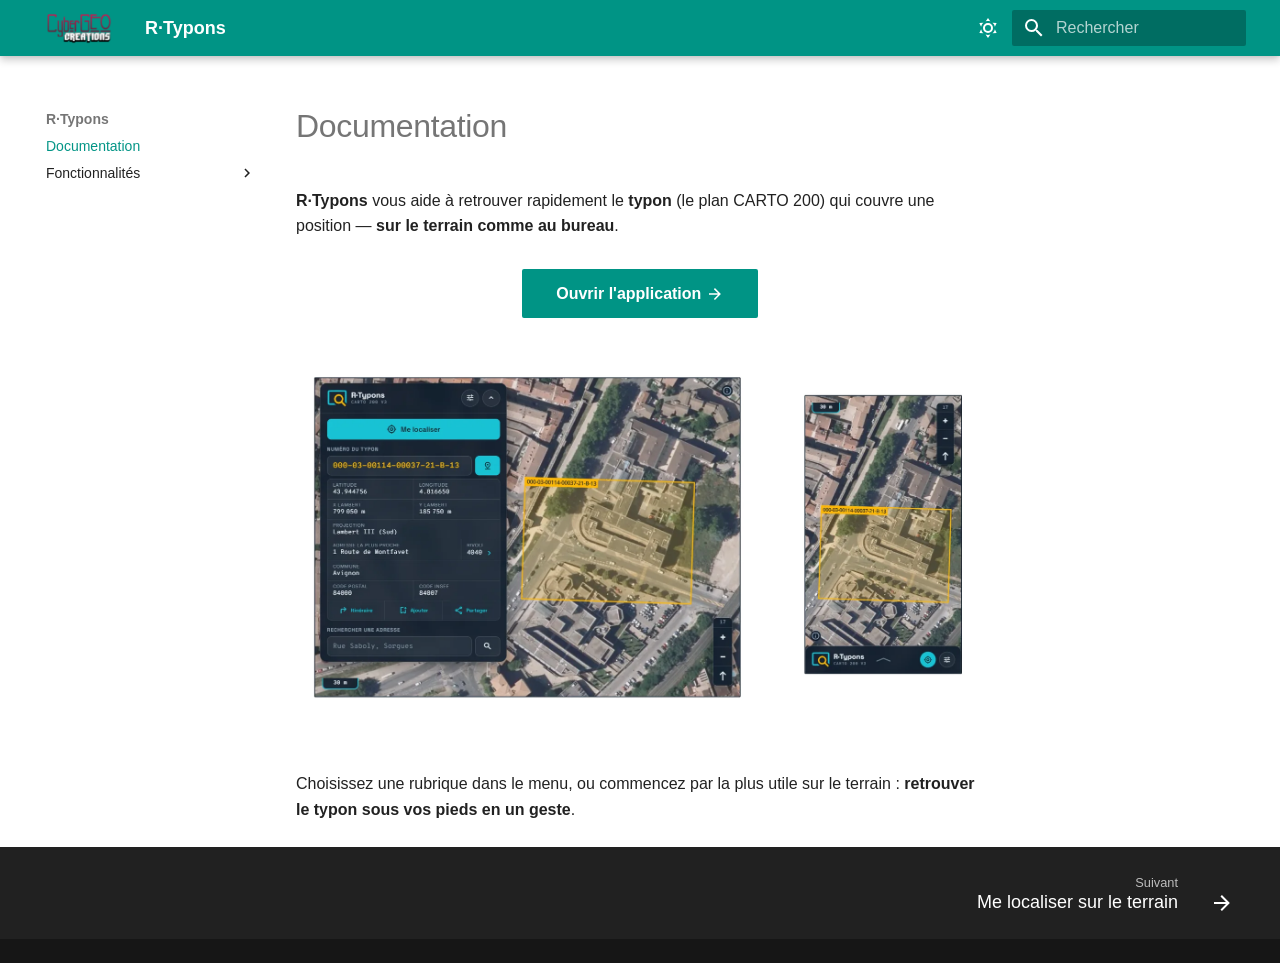
==== commit efdc154a: "enlevé l image de teste et admin maj" ====
--- a/r-typons/index.html
+++ b/r-typons/index.html
@@ -1,7 +1,4 @@
-
-<!doctype html>
-<html lang="fr" class="no-js">
-  <head>
+<!DOCTYPE html><html lang="fr" class="no-js"><head>
     
       <meta charset="utf-8">
       <meta name="viewport" content="width=device-width,initial-scale=1">
@@ -55,7 +52,17 @@
 
     
     
-  </head>
+  <link href="assets/stylesheets/glightbox.min.css" rel="stylesheet"><script src="assets/javascripts/glightbox.min.js"></script><style id="glightbox-style">
+            html.glightbox-open { overflow: initial; height: 100%; }
+            .gslide-title { margin-top: 0px; user-select: text; }
+            .gslide-desc { color: #666; user-select: text; }
+            .gslide-image img { background: white; }
+            .gscrollbar-fixer { padding-right: 15px; }
+            .gdesc-inner { font-size: 0.75rem; }
+            body[data-md-color-scheme="slate"] .gdesc-inner { background: var(--md-default-bg-color); }
+            body[data-md-color-scheme="slate"] .gslide-title { color: var(--md-default-fg-color); }
+            body[data-md-color-scheme="slate"] .gslide-desc { color: var(--md-default-fg-color); }
+        </style></head>
   
   
     
@@ -97,7 +104,7 @@
     </a>
     <label class="md-header__button md-icon" for="__drawer">
       
-      <svg xmlns="http://www.w3.org/2000/svg" viewBox="0 0 24 24"><path d="M3 6h18v2H3zm0 5h18v2H3zm0 5h18v2H3z"/></svg>
+      <svg xmlns="http://www.w3.org/2000/svg" viewBox="0 0 24 24"><path d="M3 6h18v2H3zm0 5h18v2H3zm0 5h18v2H3z"></path></svg>
     </label>
     <div class="md-header__title" data-md-component="header-title">
       <div class="md-header__ellipsis">
@@ -122,20 +129,20 @@
     
     
     
-    <input class="md-option" data-md-color-media="(prefers-color-scheme: light)" data-md-color-scheme="default" data-md-color-primary="teal" data-md-color-accent="teal"  aria-label="Passer en mode sombre"  type="radio" name="__palette" id="__palette_0">
-    
-      <label class="md-header__button md-icon" title="Passer en mode sombre" for="__palette_1" hidden>
-        <svg xmlns="http://www.w3.org/2000/svg" viewBox="0 0 24 24"><path d="M12 7a5 5 0 0 1 5 5 5 5 0 0 1-5 5 5 5 0 0 1-5-5 5 5 0 0 1 5-5m0 2a3 3 0 0 0-3 3 3 3 0 0 0 3 3 3 3 0 0 0 3-3 3 3 0 0 0-3-3m0-7 2.39 3.42C13.65 5.15 12.84 5 12 5s-1.65.15-2.39.42zM3.34 7l4.16-.35A7.2 7.2 0 0 0 5.94 8.5c-.44.74-.69 1.5-.83 2.29zm.02 10 1.76-3.77a7.131 7.131 0 0 0 2.38 4.14zM20.65 7l-1.77 3.79a7.02 7.02 0 0 0-2.38-4.15zm-.01 10-4.14.36c.59-.51 1.12-1.14 1.54-1.86.42-.73.69-1.5.83-2.29zM12 22l-2.41-3.44c.74.27 1.55.44 2.41.44.82 0 1.63-.17 2.37-.44z"/></svg>
+    <input class="md-option" data-md-color-media="(prefers-color-scheme: light)" data-md-color-scheme="default" data-md-color-primary="teal" data-md-color-accent="teal" aria-label="Passer en mode sombre" type="radio" name="__palette" id="__palette_0">
+    
+      <label class="md-header__button md-icon" title="Passer en mode sombre" for="__palette_1" hidden="">
+        <svg xmlns="http://www.w3.org/2000/svg" viewBox="0 0 24 24"><path d="M12 7a5 5 0 0 1 5 5 5 5 0 0 1-5 5 5 5 0 0 1-5-5 5 5 0 0 1 5-5m0 2a3 3 0 0 0-3 3 3 3 0 0 0 3 3 3 3 0 0 0 3-3 3 3 0 0 0-3-3m0-7 2.39 3.42C13.65 5.15 12.84 5 12 5s-1.65.15-2.39.42zM3.34 7l4.16-.35A7.2 7.2 0 0 0 5.94 8.5c-.44.74-.69 1.5-.83 2.29zm.02 10 1.76-3.77a7.131 7.131 0 0 0 2.38 4.14zM20.65 7l-1.77 3.79a7.02 7.02 0 0 0-2.38-4.15zm-.01 10-4.14.36c.59-.51 1.12-1.14 1.54-1.86.42-.73.69-1.5.83-2.29zM12 22l-2.41-3.44c.74.27 1.55.44 2.41.44.82 0 1.63-.17 2.37-.44z"></path></svg>
       </label>
     
   
     
     
     
-    <input class="md-option" data-md-color-media="(prefers-color-scheme: dark)" data-md-color-scheme="slate" data-md-color-primary="teal" data-md-color-accent="teal"  aria-label="Passer en mode clair"  type="radio" name="__palette" id="__palette_1">
-    
-      <label class="md-header__button md-icon" title="Passer en mode clair" for="__palette_0" hidden>
-        <svg xmlns="http://www.w3.org/2000/svg" viewBox="0 0 24 24"><path d="m17.75 4.09-2.53 1.94.91 3.06-2.63-1.81-2.63 1.81.91-3.06-2.53-1.94L12.44 4l1.06-3 1.06 3zm3.5 6.91-1.64 1.25.59 1.98-1.7-1.17-1.7 1.17.59-1.98L15.75 11l2.06-.05L18.5 9l.69 1.95zm-2.28 4.95c.83-.08 1.72 1.1 1.19 1.85-.32.45-.66.87-1.08 1.27C15.17 23 8.84 23 4.94 19.07c-3.91-3.9-3.91-10.24 0-14.14.4-.4.82-.76 1.27-1.08.75-.53 1.93.36 1.85 1.19-.27 2.86.69 5.83 2.89 8.02a9.96 9.96 0 0 0 8.02 2.89m-1.64 2.02a12.08 12.08 0 0 1-7.8-3.47c-2.17-2.19-3.33-5-3.49-7.82-2.81 3.14-2.7 7.96.31 10.98 3.02 3.01 7.84 3.12 10.98.31"/></svg>
+    <input class="md-option" data-md-color-media="(prefers-color-scheme: dark)" data-md-color-scheme="slate" data-md-color-primary="teal" data-md-color-accent="teal" aria-label="Passer en mode clair" type="radio" name="__palette" id="__palette_1">
+    
+      <label class="md-header__button md-icon" title="Passer en mode clair" for="__palette_0" hidden="">
+        <svg xmlns="http://www.w3.org/2000/svg" viewBox="0 0 24 24"><path d="m17.75 4.09-2.53 1.94.91 3.06-2.63-1.81-2.63 1.81.91-3.06-2.53-1.94L12.44 4l1.06-3 1.06 3zm3.5 6.91-1.64 1.25.59 1.98-1.7-1.17-1.7 1.17.59-1.98L15.75 11l2.06-.05L18.5 9l.69 1.95zm-2.28 4.95c.83-.08 1.72 1.1 1.19 1.85-.32.45-.66.87-1.08 1.27C15.17 23 8.84 23 4.94 19.07c-3.91-3.9-3.91-10.24 0-14.14.4-.4.82-.76 1.27-1.08.75-.53 1.93.36 1.85 1.19-.27 2.86.69 5.83 2.89 8.02a9.96 9.96 0 0 0 8.02 2.89m-1.64 2.02a12.08 12.08 0 0 1-7.8-3.47c-2.17-2.19-3.33-5-3.49-7.82-2.81 3.14-2.7 7.96.31 10.98 3.02 3.01 7.84 3.12 10.98.31"></path></svg>
       </label>
     
   
@@ -151,24 +158,24 @@
       
         <label class="md-header__button md-icon" for="__search">
           
-          <svg xmlns="http://www.w3.org/2000/svg" viewBox="0 0 24 24"><path d="M9.5 3A6.5 6.5 0 0 1 16 9.5c0 1.61-.59 3.09-1.56 4.23l.27.27h.79l5 5-1.5 1.5-5-5v-.79l-.27-.27A6.52 6.52 0 0 1 9.5 16 6.5 6.5 0 0 1 3 9.5 6.5 6.5 0 0 1 9.5 3m0 2C7 5 5 7 5 9.5S7 14 9.5 14 14 12 14 9.5 12 5 9.5 5"/></svg>
+          <svg xmlns="http://www.w3.org/2000/svg" viewBox="0 0 24 24"><path d="M9.5 3A6.5 6.5 0 0 1 16 9.5c0 1.61-.59 3.09-1.56 4.23l.27.27h.79l5 5-1.5 1.5-5-5v-.79l-.27-.27A6.52 6.52 0 0 1 9.5 16 6.5 6.5 0 0 1 3 9.5 6.5 6.5 0 0 1 9.5 3m0 2C7 5 5 7 5 9.5S7 14 9.5 14 14 12 14 9.5 12 5 9.5 5"></path></svg>
         </label>
         <div class="md-search" data-md-component="search" role="dialog">
   <label class="md-search__overlay" for="__search"></label>
   <div class="md-search__inner" role="search">
     <form class="md-search__form" name="search">
-      <input type="text" class="md-search__input" name="query" aria-label="Rechercher" placeholder="Rechercher" autocapitalize="off" autocorrect="off" autocomplete="off" spellcheck="false" data-md-component="search-query" required>
+      <input type="text" class="md-search__input" name="query" aria-label="Rechercher" placeholder="Rechercher" autocapitalize="off" autocorrect="off" autocomplete="off" spellcheck="false" data-md-component="search-query" required="">
       <label class="md-search__icon md-icon" for="__search">
         
-        <svg xmlns="http://www.w3.org/2000/svg" viewBox="0 0 24 24"><path d="M9.5 3A6.5 6.5 0 0 1 16 9.5c0 1.61-.59 3.09-1.56 4.23l.27.27h.79l5 5-1.5 1.5-5-5v-.79l-.27-.27A6.52 6.52 0 0 1 9.5 16 6.5 6.5 0 0 1 3 9.5 6.5 6.5 0 0 1 9.5 3m0 2C7 5 5 7 5 9.5S7 14 9.5 14 14 12 14 9.5 12 5 9.5 5"/></svg>
-        
-        <svg xmlns="http://www.w3.org/2000/svg" viewBox="0 0 24 24"><path d="M20 11v2H8l5.5 5.5-1.42 1.42L4.16 12l7.92-7.92L13.5 5.5 8 11z"/></svg>
+        <svg xmlns="http://www.w3.org/2000/svg" viewBox="0 0 24 24"><path d="M9.5 3A6.5 6.5 0 0 1 16 9.5c0 1.61-.59 3.09-1.56 4.23l.27.27h.79l5 5-1.5 1.5-5-5v-.79l-.27-.27A6.52 6.52 0 0 1 9.5 16 6.5 6.5 0 0 1 3 9.5 6.5 6.5 0 0 1 9.5 3m0 2C7 5 5 7 5 9.5S7 14 9.5 14 14 12 14 9.5 12 5 9.5 5"></path></svg>
+        
+        <svg xmlns="http://www.w3.org/2000/svg" viewBox="0 0 24 24"><path d="M20 11v2H8l5.5 5.5-1.42 1.42L4.16 12l7.92-7.92L13.5 5.5 8 11z"></path></svg>
       </label>
       <nav class="md-search__options" aria-label="Recherche">
         
         <button type="reset" class="md-search__icon md-icon" title="Effacer" aria-label="Effacer" tabindex="-1">
           
-          <svg xmlns="http://www.w3.org/2000/svg" viewBox="0 0 24 24"><path d="M19 6.41 17.59 5 12 10.59 6.41 5 5 6.41 10.59 12 5 17.59 6.41 19 12 13.41 17.59 19 19 17.59 13.41 12z"/></svg>
+          <svg xmlns="http://www.w3.org/2000/svg" viewBox="0 0 24 24"><path d="M19 6.41 17.59 5 12 10.59 6.41 5 5 6.41 10.59 12 5 17.59 6.41 19 12 13.41 17.59 19 19 17.59 13.41 12z"></path></svg>
         </button>
       </nav>
       
@@ -176,7 +183,7 @@
       
     </form>
     <div class="md-search__output">
-      <div class="md-search__scrollwrap" tabindex="0" data-md-scrollfix>
+      <div class="md-search__scrollwrap" tabindex="0" data-md-scrollfix="">
         <div class="md-search-result" data-md-component="search-result">
           <div class="md-search-result__meta">
             Initialisation de la recherche
@@ -206,7 +213,7 @@
           
             
               
-              <div class="md-sidebar md-sidebar--primary" data-md-component="sidebar" data-md-type="navigation" >
+              <div class="md-sidebar md-sidebar--primary" data-md-component="sidebar" data-md-type="navigation">
                 <div class="md-sidebar__scrollwrap">
                   <div class="md-sidebar__inner">
                     
@@ -223,7 +230,7 @@
     R·Typons
   </label>
   
-  <ul class="md-nav__list" data-md-scrollfix>
+  <ul class="md-nav__list" data-md-scrollfix="">
     
       
       
@@ -277,7 +284,7 @@
       
         
         
-        <input class="md-nav__toggle md-toggle " type="checkbox" id="__nav_2" >
+        <input class="md-nav__toggle md-toggle " type="checkbox" id="__nav_2">
         
           
           <label class="md-nav__link" for="__nav_2" id="__nav_2_label" tabindex="0">
@@ -307,7 +314,7 @@
   
 
           </label>
-          <ul class="md-nav__list" data-md-scrollfix>
+          <ul class="md-nav__list" data-md-scrollfix="">
             
               
                 
@@ -660,7 +667,7 @@
             
             
               
-              <div class="md-sidebar md-sidebar--secondary" data-md-component="sidebar" data-md-type="toc" >
+              <div class="md-sidebar md-sidebar--secondary" data-md-component="sidebar" data-md-type="toc">
                 <div class="md-sidebar__scrollwrap">
                   <div class="md-sidebar__inner">
                     
@@ -687,10 +694,15 @@
 
 
 
-<h1 id="documentation">Documentation<a class="headerlink" href="#documentation" title="Permanent link">&para;</a></h1>
+<h1 id="documentation">Documentation</h1>
 <p><strong>R·Typons</strong> vous aide à retrouver rapidement le <strong>typon</strong> (le plan CARTO 200)
 qui couvre une position — <strong>sur le terrain comme au bureau</strong>.</p>
-<p><a class="md-button md-button--primary" href="https://r-typons.cybergeometre.com/">Ouvrir l'application <span class="twemoji"><svg xmlns="http://www.w3.org/2000/svg" viewBox="0 0 24 24"><path d="M4 11v2h12l-5.5 5.5 1.42 1.42L19.84 12l-7.92-7.92L10.5 5.5 16 11z"/></svg></span></a></p>
+<div class="hero-cta">
+<p><a class="md-button md-button--primary" href="https://r-typons.cybergeometre.com/">Ouvrir l'application <span class="twemoji"><svg xmlns="http://www.w3.org/2000/svg" viewBox="0 0 24 24"><path d="M4 11v2h12l-5.5 5.5 1.42 1.42L19.84 12l-7.92-7.92L10.5 5.5 16 11z"></path></svg></span></a></p>
+</div>
+<figure class="hero-preview">
+<p><a class="glightbox" data-type="image" data-width="auto" data-height="auto" href="img/app-preview.webp" data-desc-position="bottom"><img alt="Aperçu de R·Typons sur tablette et sur téléphone" src="img/app-preview.webp" width="820"></a></p>
+</figure>
 <p>Choisissez une rubrique dans le menu, ou commencez par la plus utile sur le
 terrain : <strong>retrouver le typon sous vos pieds en un geste</strong>.</p>
 
@@ -713,9 +725,9 @@
 <script>var target=document.getElementById(location.hash.slice(1));target&&target.name&&(target.checked=target.name.startsWith("__tabbed_"))</script>
         </div>
         
-          <button type="button" class="md-top md-icon" data-md-component="top" hidden>
-  
-  <svg xmlns="http://www.w3.org/2000/svg" viewBox="0 0 24 24"><path d="M13 20h-2V8l-5.5 5.5-1.42-1.42L12 4.16l7.92 7.92-1.42 1.42L13 8z"/></svg>
+          <button type="button" class="md-top md-icon" data-md-component="top" hidden="">
+  
+  <svg xmlns="http://www.w3.org/2000/svg" viewBox="0 0 24 24"><path d="M13 20h-2V8l-5.5 5.5-1.42-1.42L12 4.16l7.92 7.92-1.42 1.42L13 8z"></path></svg>
   Retour en haut de la page
 </button>
         
@@ -725,7 +737,7 @@
   
     
       
-      <nav class="md-footer__inner md-grid" aria-label="Pied de page" >
+      <nav class="md-footer__inner md-grid" aria-label="Pied de page">
         
         
           
@@ -740,7 +752,7 @@
             </div>
             <div class="md-footer__button md-icon">
               
-              <svg xmlns="http://www.w3.org/2000/svg" viewBox="0 0 24 24"><path d="M4 11v2h12l-5.5 5.5 1.42 1.42L19.84 12l-7.92-7.92L10.5 5.5 16 11z"/></svg>
+              <svg xmlns="http://www.w3.org/2000/svg" viewBox="0 0 24 24"><path d="M4 11v2h12l-5.5 5.5 1.42 1.42L19.84 12l-7.92-7.92L10.5 5.5 16 11z"></path></svg>
             </div>
           </a>
         
@@ -751,11 +763,6 @@
     <div class="md-footer-meta__inner md-grid">
       <div class="md-copyright">
   
-  
-    Made with
-    <a href="https://squidfunk.github.io/mkdocs-material/" target="_blank" rel="noopener">
-      Material for MkDocs
-    </a>
   
 </div>
       
@@ -778,5 +785,7 @@
       <script src="assets/javascripts/bundle.79ae519e.min.js"></script>
       
     
-  </body>
-</html>+  
+<script id="init-glightbox">const lightbox = GLightbox({"touchNavigation": true, "loop": false, "zoomable": true, "draggable": true, "openEffect": "zoom", "closeEffect": "zoom", "slideEffect": "slide"});
+document$.subscribe(()=>{ lightbox.reload(); });
+</script></body></html>
--- a/r-typons/stylesheets/extra.css
+++ b/r-typons/stylesheets/extra.css
@@ -18,3 +18,19 @@
 .md-header__button.md-logo img {
   height: 1.6rem;
 }
+
+/* --- Accueil : bouton "Ouvrir l'application" + aperçu, centrés --- */
+.md-typeset .hero-cta {
+  text-align: center;
+  margin: 1.5rem 0 0.5rem;
+}
+
+.md-typeset .hero-preview {
+  text-align: center;
+  margin: 1rem 0 2rem;
+}
+
+.md-typeset .hero-preview img {
+  max-width: 100%;
+  border-radius: 10px;
+}
